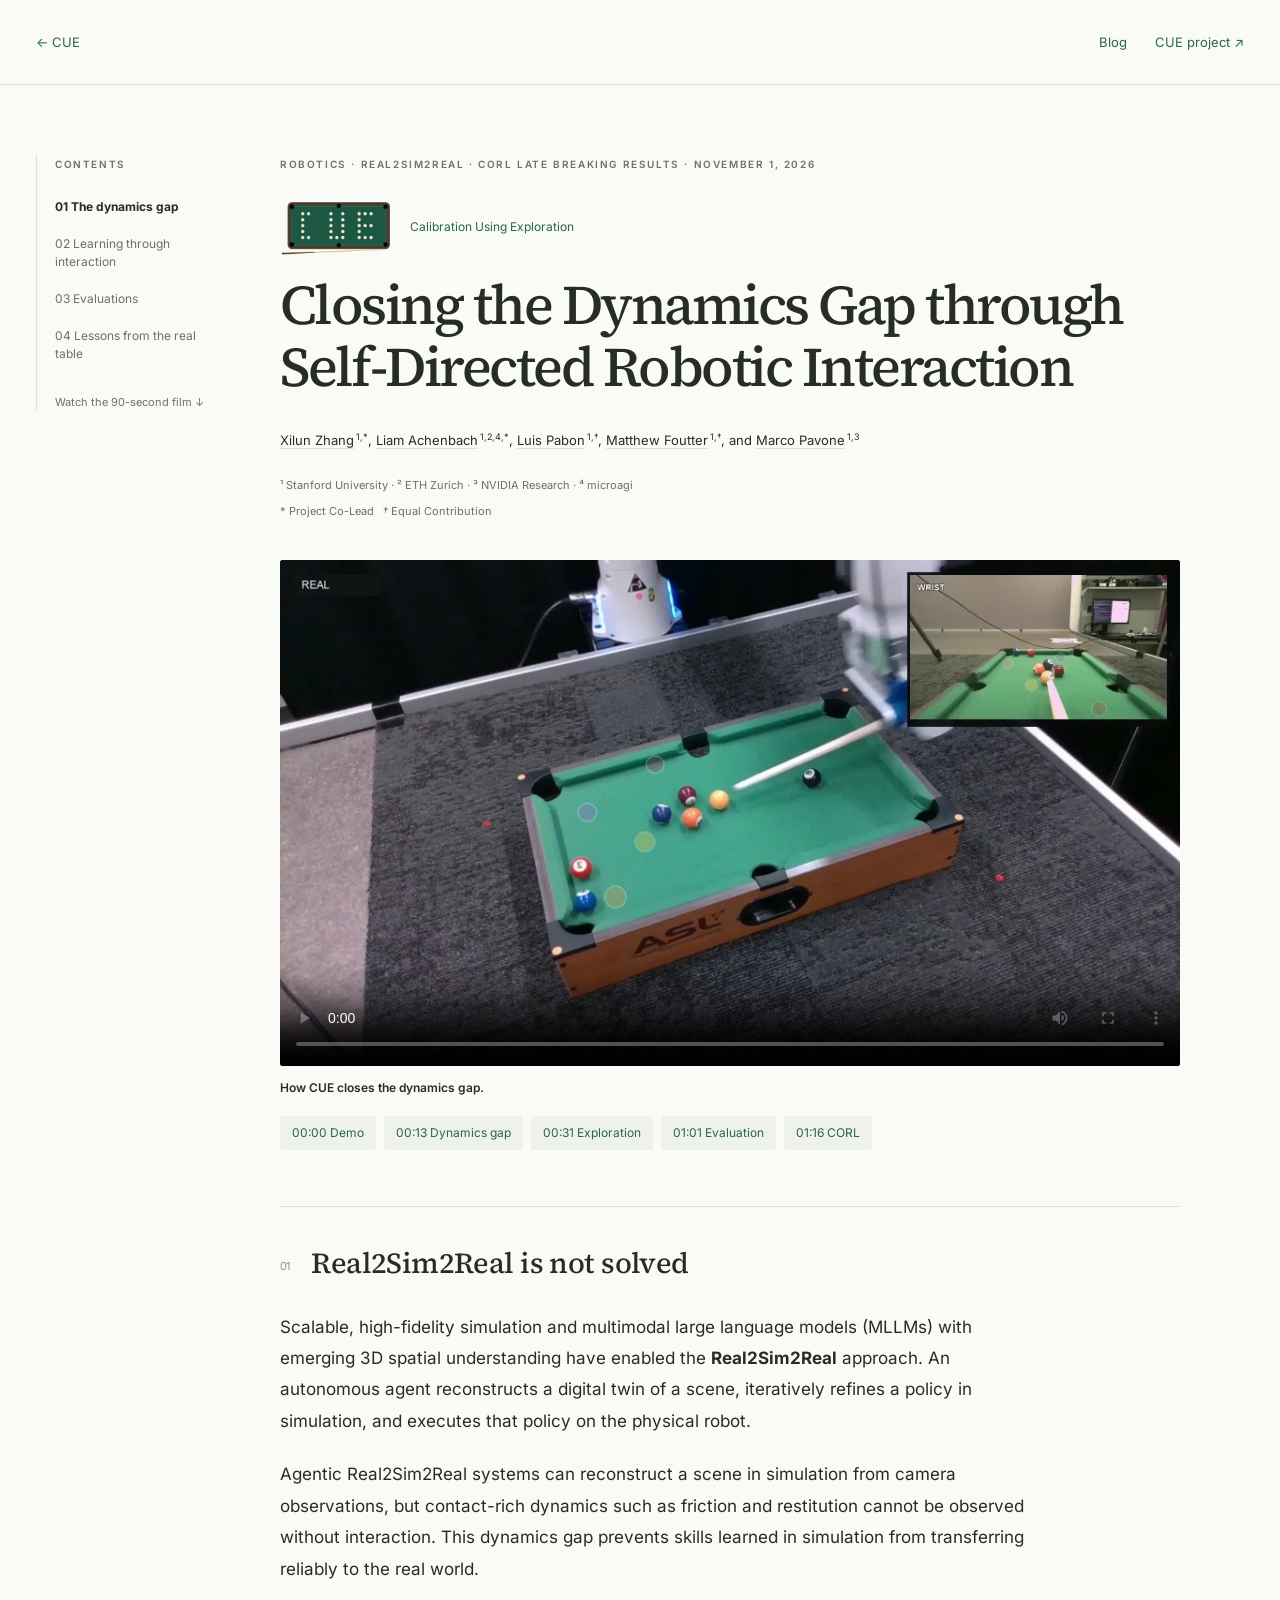
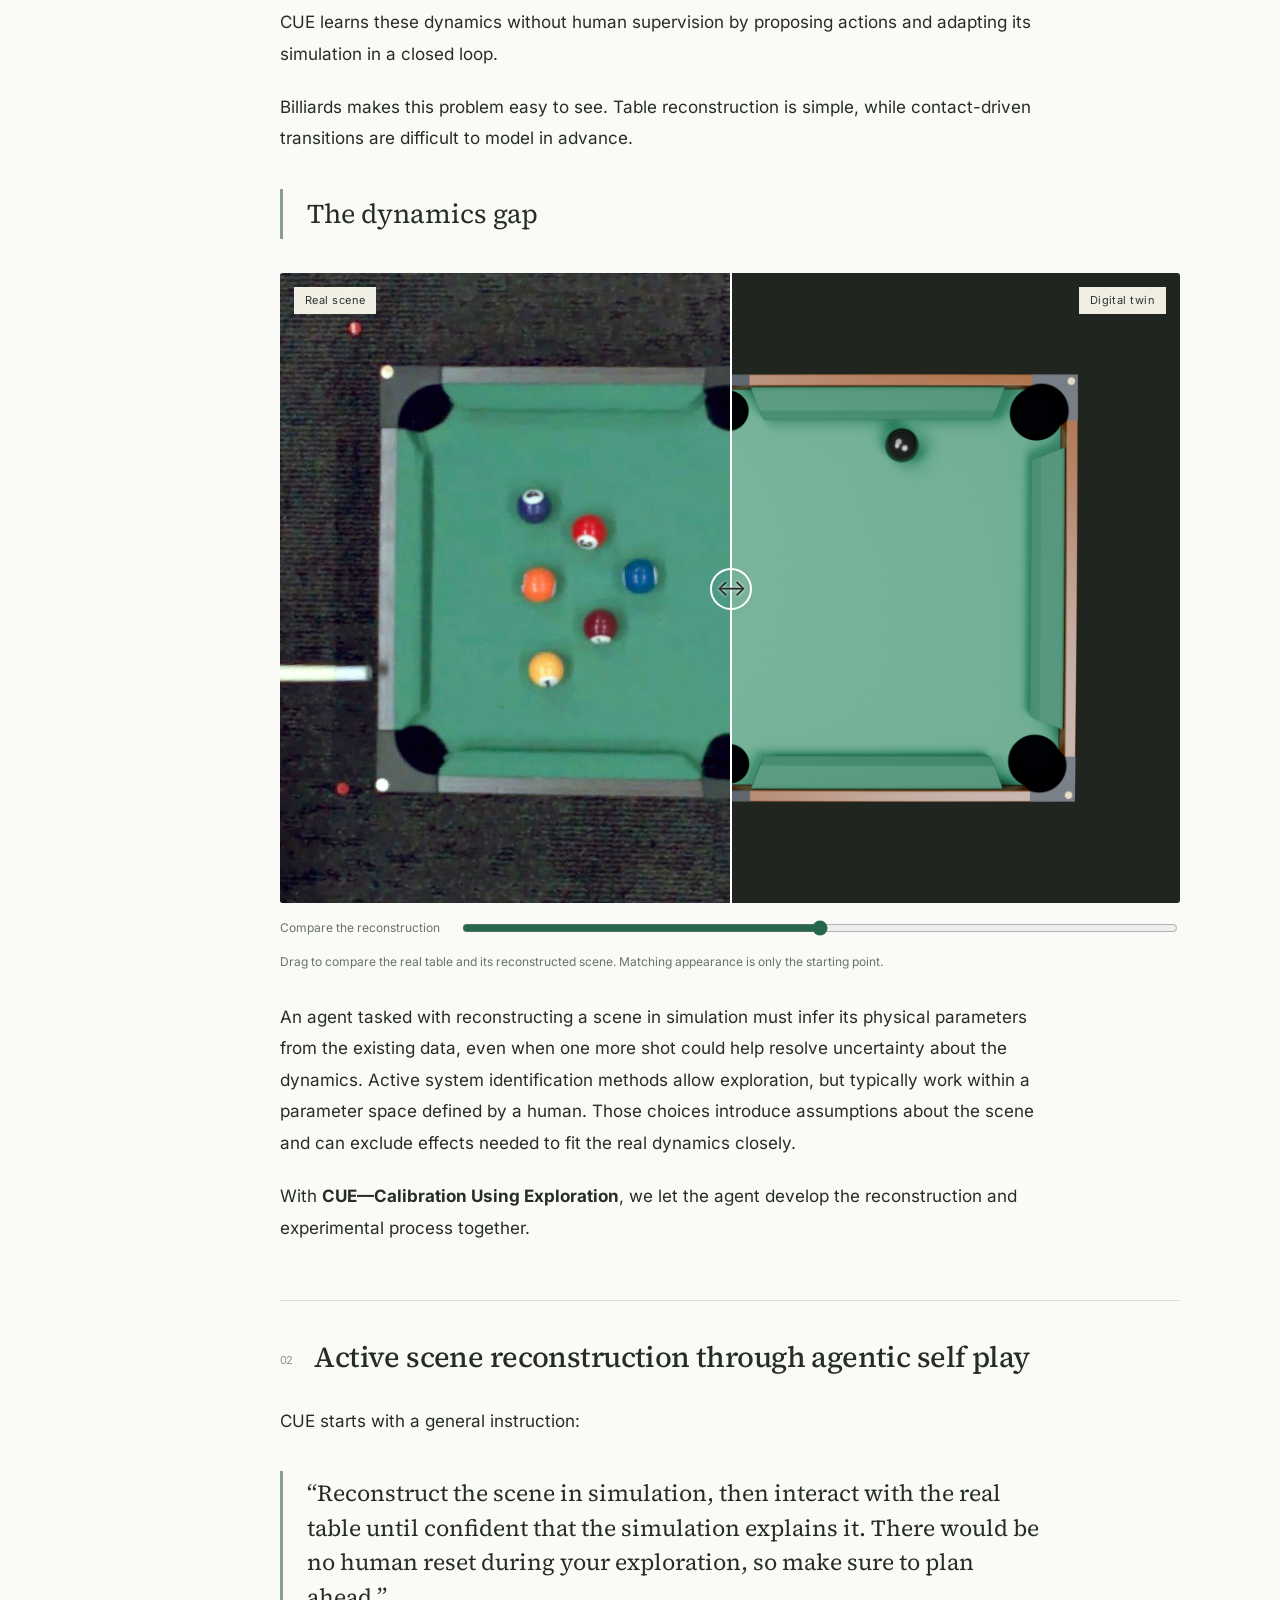
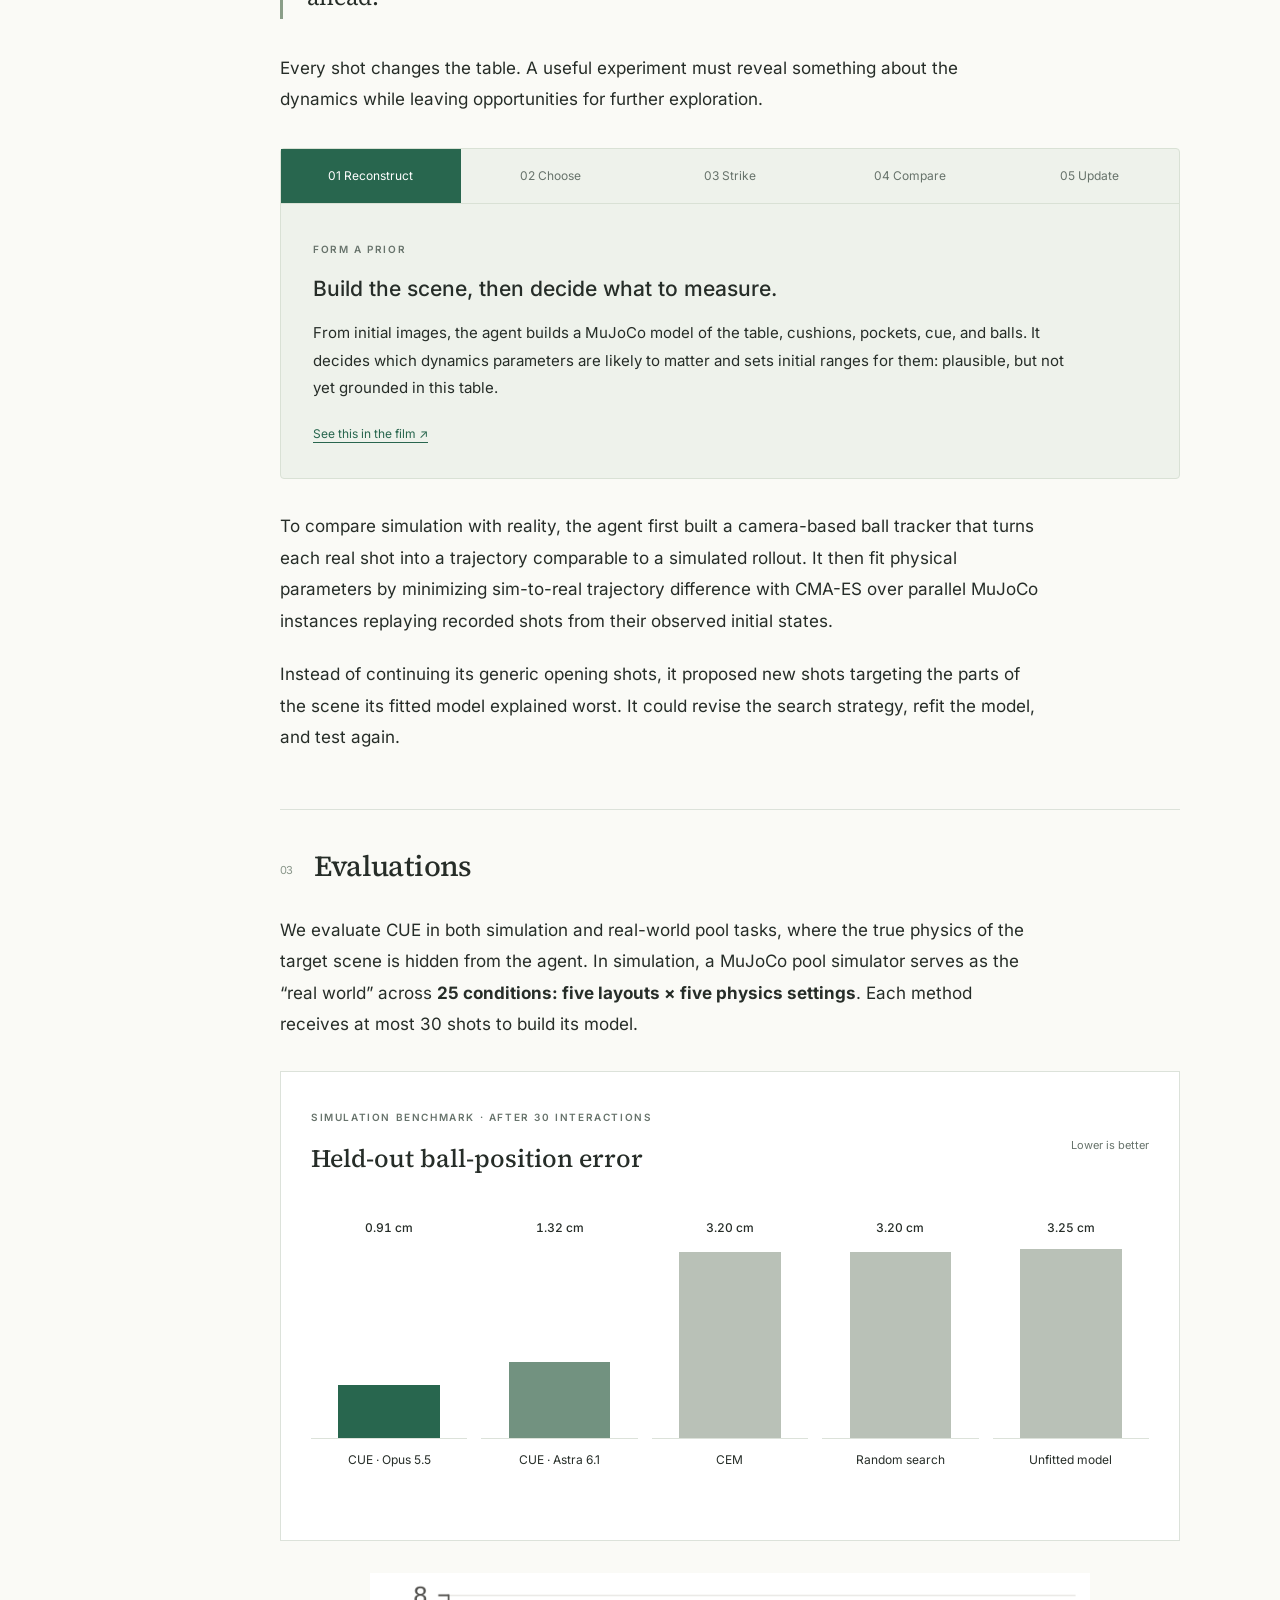
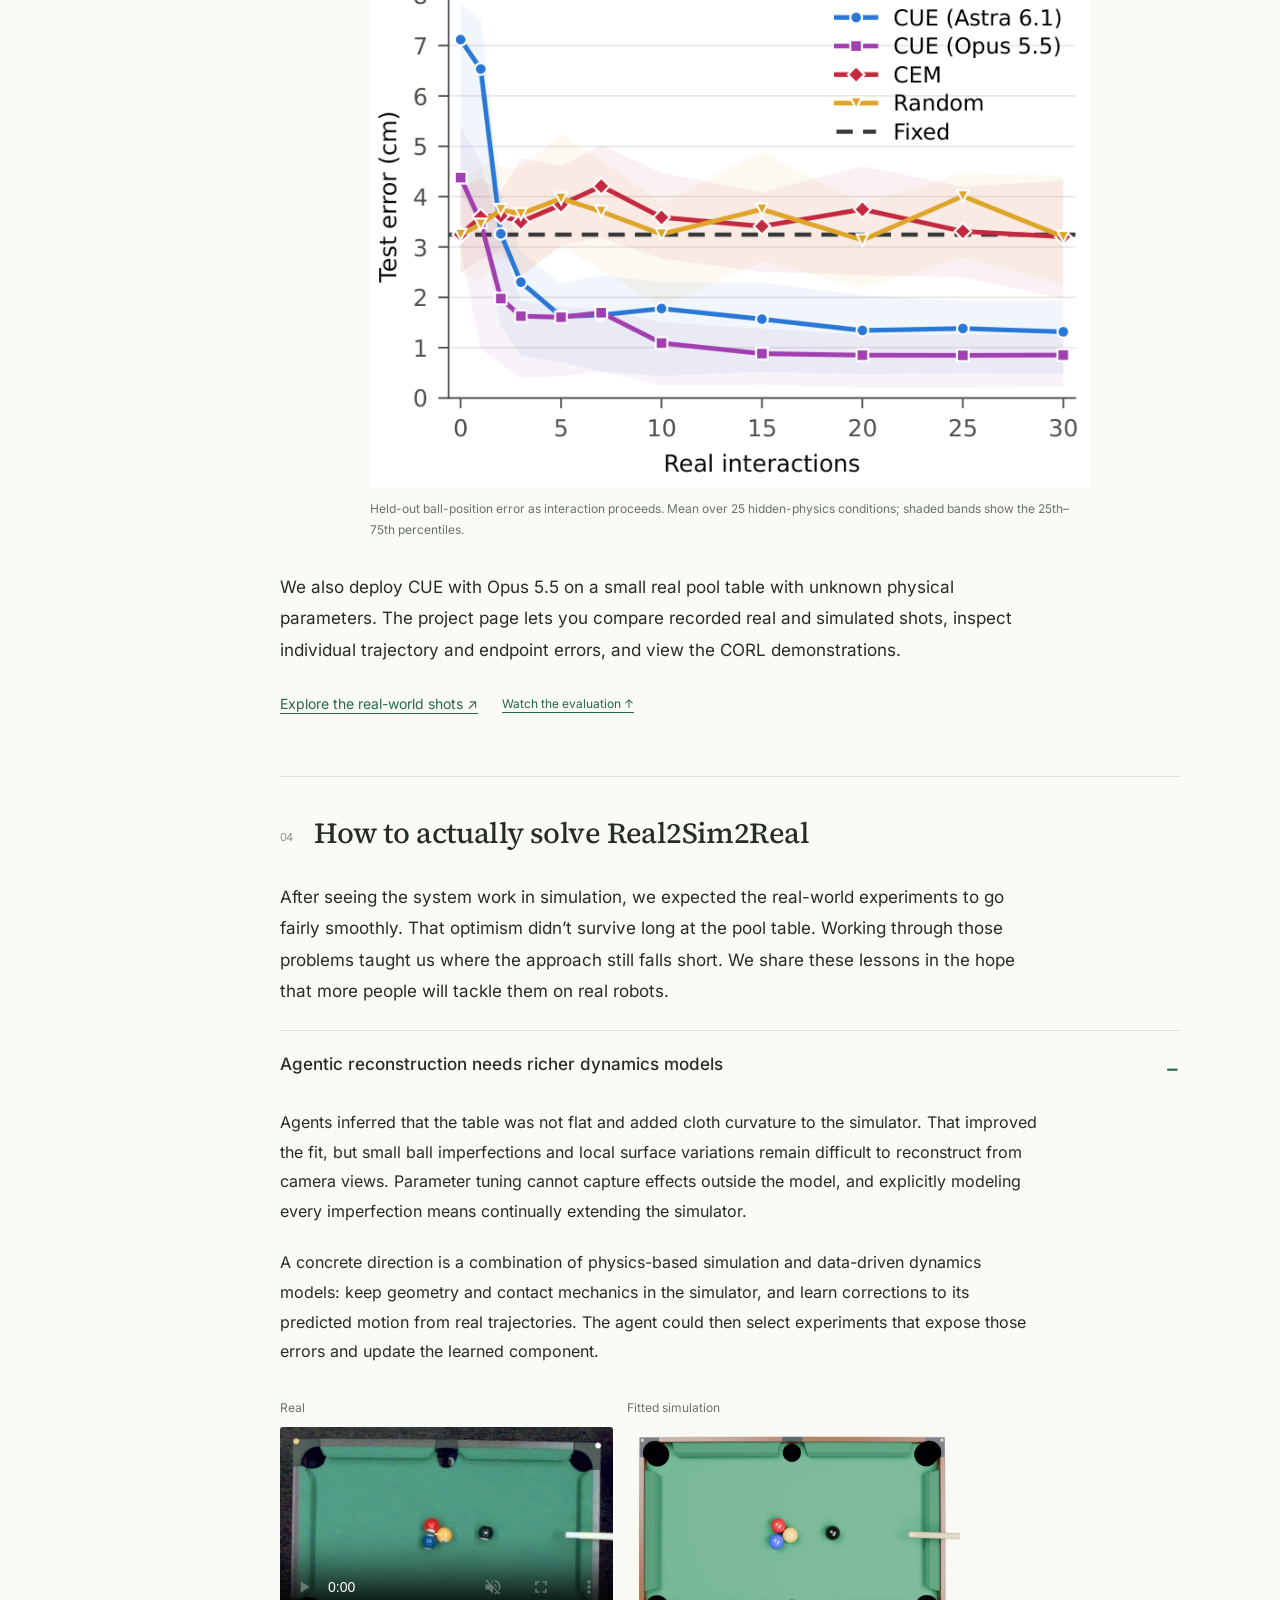
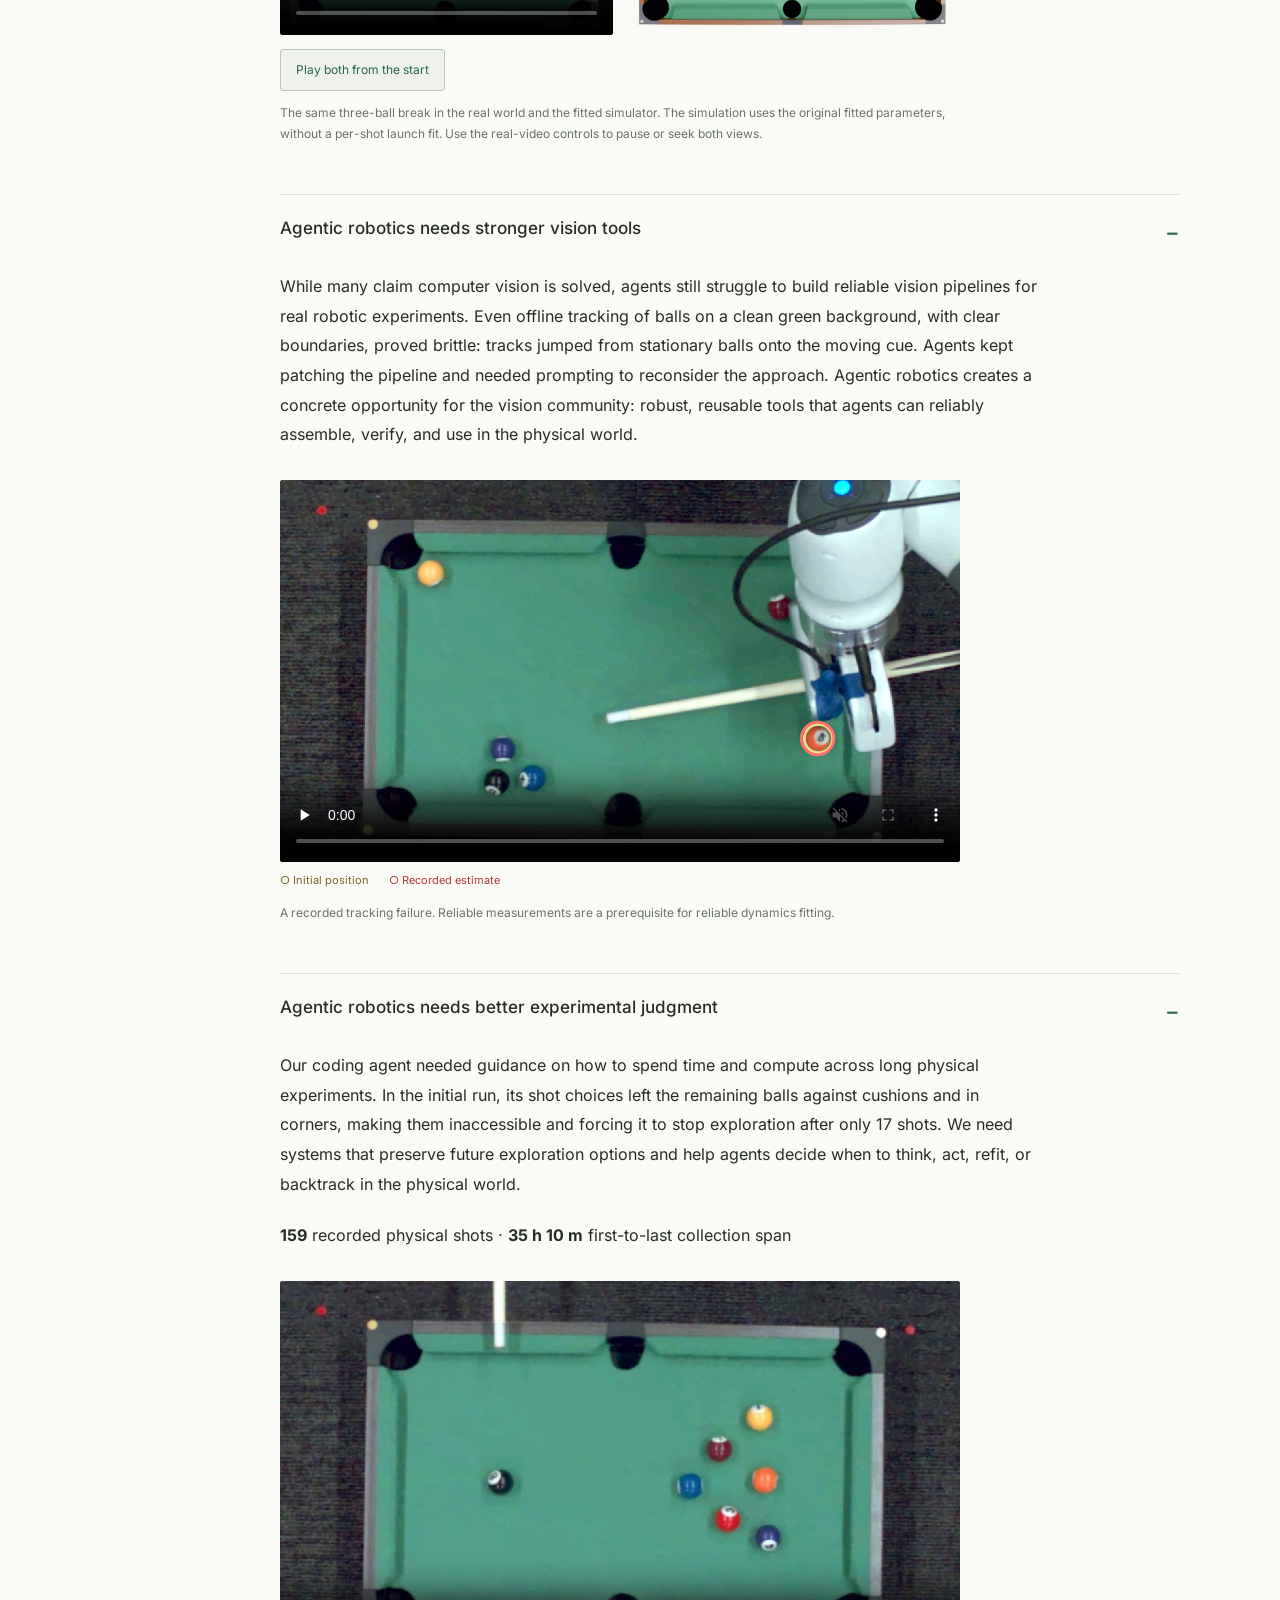
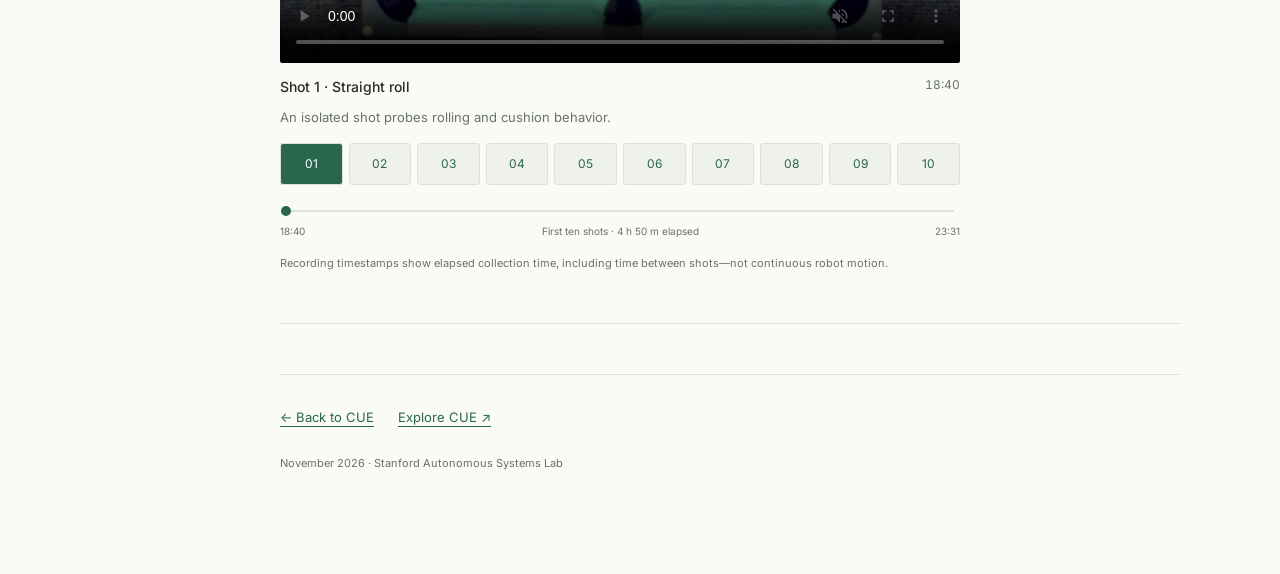
==== blog/index.html @ f2bc7ef6 "Sync website from corl_late_breaking (cd0b666)" ====
<!doctype html>
<html lang="en"><head><meta charset="utf-8"><meta name="viewport" content="width=device-width,initial-scale=1"><title>Is Real2Sim2Real Solved? Lessons from CUE</title><meta name="description" content="Calibration Using Exploration: an agent learns unknown billiards dynamics through self-directed robotic interaction. Results, demonstrations, and lessons from the real table."><link rel="canonical" href="https://cue-dynamics.github.io/blog/"><meta property="og:title" content="Is Real2Sim2Real Solved? Lessons from CUE"><meta property="og:description" content="Learning dynamics through interaction—and lessons from a real pool table."><meta property="og:image" content="https://cue-dynamics.github.io/blog/assets/corl-four-pushes.jpg"><meta property="og:type" content="article"><meta name="twitter:card" content="summary_large_image"><link rel="icon" href="assets/cue.png"><link rel="stylesheet" href="blog.css"><script src="blog.js" defer></script><meta property="og:url" content="https://cue-dynamics.github.io/blog/"><meta name="twitter:title" content="Is Real2Sim2Real Solved? Lessons from CUE"><meta name="twitter:description" content="Learning dynamics through interaction—and lessons from a real pool table."><meta name="twitter:image" content="https://cue-dynamics.github.io/blog/assets/corl-four-pushes.jpg"><meta name="twitter:image:alt" content="Four real robot pool-table demonstrations forming C, O, R, and L."></head>
<body><a class="skip" href="#article">Skip to article</a><div id="progress" aria-hidden="true"></div>
<header class="masthead"><a class="home-link" href="/">← CUE</a><nav aria-label="Site navigation"><a href="/blog/">Blog</a><a href="https://cue-dynamics.github.io/">CUE project ↗</a></nav></header>
<div class="layout"><aside class="contents"><span class="eyebrow">Contents</span><nav aria-label="Article contents"><a href="#gap">01 The dynamics gap</a><a href="#exploration">02 Learning through interaction</a><a href="#results">03 Evaluations</a><a href="#lessons">04 Lessons from the real table</a></nav><a class="aside-video" href="#overview">Watch the 90-second film ↓</a></aside>
<main id="article"><header class="intro"><div class="eyebrow">Robotics · Real2Sim2Real · CoRL Late Breaking Results · November 1, 2026</div><div class="cue-lockup"><img src="assets/cue.png" alt="CUE, spelled with balls on a pool table"><span>Calibration Using Exploration</span></div><h1>Closing the Dynamics Gap through Self-Directed Robotic Interaction</h1>
<div class="authors"><a href="https://xilunzhangrobo.github.io/">Xilun Zhang</a><sup>1,*</sup>, <a href="https://scholar.google.com/citations?user=NJTqs7QAAAAJ&amp;hl=en">Liam Achenbach</a><sup>1,2,4,*</sup>, <a href="https://luispabon.info/">Luis Pabon</a><sup>1,†</sup>, <a href="https://scholar.google.com/citations?user=DsWNh1YAAAAJ&amp;hl=en">Matthew Foutter</a><sup>1,†</sup>, and <a href="https://web.stanford.edu/~pavone/">Marco Pavone</a><sup>1,3</sup></div><p class="affiliations">¹ Stanford University · ² ETH Zurich · ³ NVIDIA Research · ⁴ microagi<br><span>* Project Co-Lead &nbsp; † Equal Contribution</span></p></header>
<figure class="wide film" id="overview"><video id="overview-video" controls playsinline preload="metadata" poster="assets/poster.jpg" aria-label="CUE 90-second project overview"><source src="assets/cue-90s.mp4" type="video/mp4"><a href="assets/cue-90s.mp4">Download the CUE overview</a></video><figcaption><span>How CUE closes the dynamics gap.</span></figcaption><div class="chapters" aria-label="Video chapters"><button data-time="0">00:00 Demo</button><button data-time="13">00:13 Dynamics gap</button><button data-time="31">00:31 Exploration</button><button data-time="61">01:01 Evaluation</button><button data-time="76">01:16 CORL</button></div><p id="play-status" role="status"></p></figure>
<section id="gap"><h2><span>01</span> Real2Sim2Real is not solved</h2>
<p>Scalable, high-fidelity simulation and multimodal large language models (MLLMs) with emerging 3D spatial understanding have enabled the <strong>Real2Sim2Real</strong> approach. An autonomous agent reconstructs a digital twin of a scene, iteratively refines a policy in simulation, and executes that policy on the physical robot.</p>
<p>Agentic Real2Sim2Real systems can reconstruct a scene in simulation from camera observations, but contact-rich dynamics such as friction and restitution cannot be observed without interaction. This dynamics gap prevents skills learned in simulation from transferring reliably to the real world.</p>
<p>CUE learns these dynamics without human supervision by proposing actions and adapting its simulation in a closed loop.</p>
<p>Billiards makes this problem easy to see. Table reconstruction is simple, while contact-driven transitions are difficult to model in advance.</p>
<blockquote>The dynamics gap</blockquote>
<figure class="wide"><div class="reveal" style="--split:50%"><img src="assets/sim.png" alt="Reconstructed pool table in simulation" width="960" height="672" loading="lazy"><div class="real-layer"><img src="assets/real.jpg" alt="Real pool table and measured ball positions" width="960" height="672" loading="lazy"></div><span class="image-label left">Real scene</span><span class="image-label right">Digital twin</span><div class="divider" aria-hidden="true">↔</div></div><label class="slider-label" for="reveal">Compare the reconstruction <input id="reveal" type="range" min="0" max="100" value="50" aria-label="Reveal real scene versus digital twin"></label><figcaption>Drag to compare the real table and its reconstructed scene. Matching appearance is only the starting point.</figcaption></figure>
<p>An agent tasked with reconstructing a scene in simulation must infer its physical parameters from the existing data, even when one more shot could help resolve uncertainty about the dynamics. Active system identification methods allow exploration, but typically work within a parameter space defined by a human. Those choices introduce assumptions about the scene and can exclude effects needed to fit the real dynamics closely.</p><p>With <strong>CUE—Calibration Using Exploration</strong>, we let the agent develop the reconstruction and experimental process together.</p></section>
<section id="exploration"><h2><span>02</span> Active scene reconstruction through agentic self play</h2><p>CUE starts with a general instruction:</p><blockquote class="instruction">“Reconstruct the scene in simulation, then interact with the real table until confident that the simulation explains it. There would be no human reset during your exploration, so make sure to plan ahead.”</blockquote><p>Every shot changes the table. A useful experiment must reveal something about the dynamics while leaving opportunities for further exploration.</p>
<div class="wide method"><div class="step-tabs" role="tablist" aria-label="Calibration stages"><button id="tab-0" role="tab" aria-controls="method-panel" aria-selected="true" data-step="0">01 Reconstruct</button><button id="tab-1" role="tab" aria-controls="method-panel" aria-selected="false" tabindex="-1" data-step="1">02 Choose</button><button id="tab-2" role="tab" aria-controls="method-panel" aria-selected="false" tabindex="-1" data-step="2">03 Strike</button><button id="tab-3" role="tab" aria-controls="method-panel" aria-selected="false" tabindex="-1" data-step="3">04 Compare</button><button id="tab-4" role="tab" aria-controls="method-panel" aria-selected="false" tabindex="-1" data-step="4">05 Update</button></div><div id="method-panel" role="tabpanel" aria-labelledby="tab-0"><span class="eyebrow" id="step-kicker">Form a prior</span><h3 id="step-title">Build the scene, then decide what to measure.</h3><p id="step-copy">From initial images, the agent builds a MuJoCo model of the table, cushions, pockets, cue, and balls. It decides which dynamics parameters are likely to matter and sets initial ranges for them: plausible, but not yet grounded in this table.</p><button class="text-button" id="step-video" data-time="31">See this in the film ↗</button></div></div>
<p>To compare simulation with reality, the agent first built a camera-based ball tracker that turns each real shot into a trajectory comparable to a simulated rollout. It then fit physical parameters by minimizing sim-to-real trajectory difference with CMA-ES over parallel MuJoCo instances replaying recorded shots from their observed initial states.</p><p>Instead of continuing its generic opening shots, it proposed new shots targeting the parts of the scene its fitted model explained worst. It could revise the search strategy, refit the model, and test again.</p></section>
<section id="results"><h2><span>03</span> Evaluations</h2><p>We evaluate CUE in both simulation and real-world pool tasks, where the true physics of the target scene is hidden from the agent. In simulation, a MuJoCo pool simulator serves as the “real world” across <strong>25 conditions: five layouts × five physics settings</strong>. Each method receives at most 30 shots to build its model.</p><figure class="wide benchmark"><div class="chart-head"><div><span class="eyebrow">Simulation benchmark · after 30 interactions</span><h3>Held-out ball-position error</h3></div><span class="chart-note">Lower is better</span></div><div class="bars vertical-bars" aria-label="Mean held-out ball-position errors in centimeters"><div class="bar-row"><span>CUE · Opus 5.5</span><div class="track"><i style="height:28%" class="cue-bar"></i></div><b>0.91 cm</b></div><div class="bar-row"><span>CUE · Astra 6.1</span><div class="track"><i style="height:40.62%" class="cue-bar second"></i></div><b>1.32 cm</b></div><div class="bar-row"><span>CEM</span><div class="track"><i style="height:98.46%"></i></div><b>3.20 cm</b></div><div class="bar-row"><span>Random search</span><div class="track"><i style="height:98.46%"></i></div><b>3.20 cm</b></div><div class="bar-row"><span>Unfitted model</span><div class="track"><i style="height:100%"></i></div><b>3.25 cm</b></div></div></figure><figure class="wide paper-curve"><img src="assets/paper-learning-curve.png" alt="Paper Figure 1: held-out error versus interactions for CUE and baselines, with percentile bands"><figcaption>Held-out ball-position error as interaction proceeds. Mean over 25 hidden-physics conditions; shaded bands show the 25th–75th percentiles.</figcaption></figure><p>We also deploy CUE with Opus 5.5 on a small real pool table with unknown physical parameters. The project page lets you compare recorded real and simulated shots, inspect individual trajectory and endpoint errors, and view the CORL demonstrations.</p><div class="links-row"><a href="https://cue-dynamics.github.io/#prediction-results">Explore the real-world shots ↗</a><button class="text-button" data-time="61">Watch the evaluation ↑</button></div></section>
<section id="lessons"><h2><span>04</span> How to actually solve Real2Sim2Real</h2><p>After seeing the system work in simulation, we expected the real-world experiments to go fairly smoothly. That optimism didn’t survive long at the pool table. Working through those problems taught us where the approach still falls short. We share these lessons in the hope that more people will tackle them on real robots.</p><details open><summary>Agentic reconstruction needs richer dynamics models</summary><div><p>Agents inferred that the table was not flat and added cloth curvature to the simulator. That improved the fit, but small ball imperfections and local surface variations remain difficult to reconstruct from camera views. Parameter tuning cannot capture effects outside the model, and explicitly modeling every imperfection means continually extending the simulator.</p><p>A concrete direction is a combination of physics-based simulation and data-driven dynamics models: keep geometry and contact mechanics in the simulator, and learn corrections to its predicted motion from real trajectories. The agent could then select experiments that expose those errors and update the learned component.</p><figure class="break-demo"><div class="break-pair"><div><span class="demo-label">Real</span><video id="break-real" controls muted playsinline preload="metadata" poster="assets/break-real.jpg" aria-label="Real three-ball break"><source src="assets/break-real.mp4" type="video/mp4"></video></div><div><span class="demo-label">Fitted simulation</span><video id="break-model" muted playsinline preload="metadata" poster="assets/break-model.jpg" aria-label="Fitted simulation of the same three-ball break"><source src="assets/break-model.mp4" type="video/mp4"></video></div></div><button type="button" class="demo-button" id="replay-break">Play both from the start</button><figcaption>The same three-ball break in the real world and the fitted simulator. The simulation uses the original fitted parameters, without a per-shot launch fit. Use the real-video controls to pause or seek both views.</figcaption><p id="break-status" role="status"></p></figure></div></details><details open><summary>Agentic robotics needs stronger vision tools</summary><div><p>While many claim computer vision is solved, agents still struggle to build reliable vision pipelines for real robotic experiments. Even offline tracking of balls on a clean green background, with clear boundaries, proved brittle: tracks jumped from stationary balls onto the moving cue. Agents kept patching the pipeline and needed prompting to reconsider the approach. Agentic robotics creates a concrete opportunity for the vision community: robust, reusable tools that agents can reliably assemble, verify, and use in the physical world.</p><figure><div class="tracking-demo"><video id="tracking-video" controls muted playsinline preload="none" poster="assets/tracking-live.jpg" aria-label="Recorded tracking failure: a stationary ball and the moving cue"><source src="assets/tracking-live.mp4" type="video/mp4"></video><svg id="track-overlay" viewBox="0 0 960 540" aria-hidden="true"><path id="track-path"/><line id="track-error"/><circle id="track-start" r="20"/><circle id="track-estimate" r="23"/></svg></div><div class="track-legend"><span>○ Initial position</span><span>○ Recorded estimate</span></div><figcaption>A recorded tracking failure. Reliable measurements are a prerequisite for reliable dynamics fitting.</figcaption></figure></div></details><details open><summary>Agentic robotics needs better experimental judgment</summary><div><p>Our coding agent needed guidance on how to spend time and compute across long physical experiments. In the initial run, its shot choices left the remaining balls against cushions and in corners, making them inaccessible and forcing it to stop exploration after only 17 shots. We need systems that preserve future exploration options and help agents decide when to think, act, refit, or backtrack in the physical world.</p><p><strong>159</strong> recorded physical shots · <strong>35 h 10 m</strong> first-to-last collection span</p><figure class="shot-demo"><video id="lesson-shot" controls muted playsinline preload="metadata" poster="assets/shot-01.jpg" aria-label="Exploration shot 1: Straight roll"><source src="assets/shot-01.mp4" type="video/mp4"></video><figcaption><div class="shot-heading"><strong id="shot-heading">Shot 1 · Straight roll</strong><time id="shot-time">18:40</time></div><p id="shot-description">An isolated shot probes rolling and cushion behavior.</p></figcaption><div class="shot-selector" role="group" aria-label="Choose one of the first ten exploration shots"><button type="button" data-shot="0" aria-pressed="true" aria-label="Play exploration shot 1">01</button><button type="button" data-shot="1" aria-pressed="false" aria-label="Play exploration shot 2">02</button><button type="button" data-shot="2" aria-pressed="false" aria-label="Play exploration shot 3">03</button><button type="button" data-shot="3" aria-pressed="false" aria-label="Play exploration shot 4">04</button><button type="button" data-shot="4" aria-pressed="false" aria-label="Play exploration shot 5">05</button><button type="button" data-shot="5" aria-pressed="false" aria-label="Play exploration shot 6">06</button><button type="button" data-shot="6" aria-pressed="false" aria-label="Play exploration shot 7">07</button><button type="button" data-shot="7" aria-pressed="false" aria-label="Play exploration shot 8">08</button><button type="button" data-shot="8" aria-pressed="false" aria-label="Play exploration shot 9">09</button><button type="button" data-shot="9" aria-pressed="false" aria-label="Play exploration shot 10">10</button></div><div class="shot-timeline" aria-hidden="true"><span id="shot-marker"></span></div><div class="timeline-labels"><span>18:40</span><span>First ten shots · 4 h 50 m elapsed</span><span>23:31</span></div><p class="demo-note">Recording timestamps show elapsed collection time, including time between shots—not continuous robot motion.</p><p id="shot-status" role="status"></p></figure></div></details></section>
<footer><a href="https://cue-dynamics.github.io/">← Back to CUE</a><a href="https://cue-dynamics.github.io/">Explore CUE ↗</a><span>November 2026 · Stanford Autonomous Systems Lab</span></footer></main></div><!-- Cloudflare Web Analytics --><script type="module" src="https://static.cloudflareinsights.com/beacon.min.js" data-cf-beacon='{"token":"0eb6d7438dba4b5382177c0361741af4"}'></script><!-- End Cloudflare Web Analytics --></body></html>
---- blog/blog.css ----
@font-face {
  font-family: 'Inter';
  font-style: normal;
  font-weight: 400;
  font-display: swap;
  src: url(/blog/assets/fonts/font-0.woff2) format('truetype');
}
@font-face {
  font-family: 'Inter';
  font-style: normal;
  font-weight: 500;
  font-display: swap;
  src: url(/blog/assets/fonts/font-1.woff2) format('truetype');
}
@font-face {
  font-family: 'Inter';
  font-style: normal;
  font-weight: 600;
  font-display: swap;
  src: url(/blog/assets/fonts/font-2.woff2) format('truetype');
}
@font-face {
  font-family: 'Inter';
  font-style: normal;
  font-weight: 700;
  font-display: swap;
  src: url(/blog/assets/fonts/font-3.woff2) format('truetype');
}
@font-face {
  font-family: 'Source Serif 4';
  font-style: italic;
  font-weight: 400;
  font-display: swap;
  src: url(/blog/assets/fonts/font-4.woff2) format('truetype');
}
@font-face {
  font-family: 'Source Serif 4';
  font-style: normal;
  font-weight: 400;
  font-display: swap;
  src: url(/blog/assets/fonts/font-5.woff2) format('truetype');
}
@font-face {
  font-family: 'Source Serif 4';
  font-style: normal;
  font-weight: 500;
  font-display: swap;
  src: url(/blog/assets/fonts/font-6.woff2) format('truetype');
}
@font-face {
  font-family: 'Source Serif 4';
  font-style: normal;
  font-weight: 600;
  font-display: swap;
  src: url(/blog/assets/fonts/font-7.woff2) format('truetype');
}

:root{--paper:#fafaf6;--ink:#262d28;--muted:#67736b;--line:#dce2da;--green:#28664e;--soft:#eef2eb}*{box-sizing:border-box}html{scroll-behavior:smooth;scroll-padding-top:40px}body{margin:0;background:var(--paper);color:var(--ink);font:17px/1.85 Inter,system-ui,sans-serif}a{color:var(--green);text-decoration-thickness:1px;text-underline-offset:4px}button,input{font:inherit}button,a,input,summary{-webkit-tap-highlight-color:transparent}button:focus-visible,a:focus-visible,input:focus-visible,summary:focus-visible{outline:3px solid #b58a27;outline-offset:5px}button{cursor:pointer}#progress{position:fixed;top:0;left:0;height:3px;background:var(--green);z-index:10;width:0}.masthead{max-width:1320px;margin:auto;padding:30px 36px;display:flex;justify-content:space-between;align-items:center;border-bottom:1px solid var(--line)}.masthead a{text-decoration:none}.name{font:25px 'Source Serif 4',Georgia,serif;color:var(--ink)}.masthead nav{display:flex;gap:28px;font-size:13px}.layout{max-width:1320px;margin:0 auto;padding:70px 36px;display:grid;grid-template-columns:190px minmax(0,1fr);gap:54px}.contents{align-self:start;position:sticky;top:45px;font-size:12px;line-height:1.5;padding-left:18px;border-left:1px solid var(--line)}.eyebrow{text-transform:uppercase;letter-spacing:.16em;font-size:10px;font-weight:600;color:var(--muted)}.contents nav{display:flex;flex-direction:column;gap:19px;margin:25px 0 30px}.contents a{text-decoration:none;color:var(--muted)}.contents a.active{color:var(--ink);font-weight:700}.aside-video{font-size:11px}main{min-width:0;max-width:900px}.intro{margin-bottom:38px}.cue-lockup{display:flex;align-items:center;gap:18px;margin:26px 0 16px;font-size:12px;color:var(--green)}.cue-lockup img{width:112px;height:56px;object-fit:contain}h1{font:500 clamp(38px,4.35vw,64px)/1.13 'Source Serif 4',Georgia,serif;letter-spacing:-.045em;margin:18px 0 28px;max-width:880px}.dek{font-size:20px;line-height:1.65;color:#59655b;max-width:780px}.authors{font-size:13px;line-height:2;margin-top:28px}.authors a{color:inherit;text-decoration:none;border-bottom:1px solid var(--line)}sup{font-size:9px;margin-left:2px}.affiliations{font-size:11px;line-height:1.9;color:var(--muted)}.affiliations span{display:inline-block;margin-top:5px}section{border-top:1px solid var(--line);padding-top:36px;margin-top:56px}h2{font:500 29px/1.4 'Source Serif 4',Georgia,serif;letter-spacing:-.02em;margin:0 0 28px}h2>span{font:11px Inter,sans-serif;color:#89968a;margin-right:15px;vertical-align:middle}h3{font-size:21px;font-weight:500;line-height:1.4;margin:10px 0 16px}p{max-width:760px;margin:22px 0}blockquote{border-left:3px solid #8a9e88;margin:34px 0;padding:5px 0 5px 24px;font:400 27px/1.5 'Source Serif 4',Georgia,serif;max-width:760px}.instruction{font-size:23px}figure{margin:30px 0}video{display:block;width:100%;aspect-ratio:16/9;background:#141714;border-radius:3px}figcaption{font-size:12px;line-height:1.7;color:var(--muted);margin:12px 0 0}figcaption span{color:var(--ink);font-weight:600}.wide{max-width:900px}.film{scroll-margin-top:28px}.chapters{display:flex;flex-wrap:wrap;gap:8px;margin-top:17px}.chapters button,.text-button{border:0;background:transparent;color:var(--green);padding:5px 0;font-size:12px;text-decoration:underline;text-underline-offset:4px}.chapters button{padding:6px 12px;background:var(--soft);border-radius:3px;text-decoration:none}.chapters button:hover{background:#dce7d8}#play-status{font-size:12px;color:var(--muted);margin:4px 0;min-height:0}.reveal{position:relative;width:100%;aspect-ratio:960/672;overflow:hidden;background:#20251f;border-radius:3px}.reveal img{display:block;width:100%;height:100%;object-fit:cover}.real-layer{position:absolute;inset:0;clip-path:inset(0 calc(100% - var(--split)) 0 0)}.image-label{position:absolute;top:14px;background:#fffdf0ee;color:#29372e;padding:3px 11px;font-size:11px;letter-spacing:.04em}.left{left:14px}.right{right:14px}.divider{position:absolute;left:var(--split);top:0;height:100%;width:2px;background:#fff;display:flex;align-items:center;justify-content:center;color:var(--ink);font-size:23px;text-shadow:0 0 3px white;pointer-events:none}.divider::after{content:'';position:absolute;top:calc(50% - 20px);width:38px;height:38px;border:2px solid white;border-radius:50%}.slider-label{font-size:12px;display:flex;align-items:center;gap:20px;margin-top:14px;color:var(--muted)}input[type=range]{flex:1;accent-color:var(--green);min-width:80px}.method{margin:32px 0;background:var(--soft);border:1px solid #d9e1d5;border-radius:4px}.step-tabs{display:flex;overflow:auto;border-bottom:1px solid #d9e1d5}.step-tabs button{flex:1;white-space:nowrap;padding:16px 12px;border:0;background:none;font-size:12px;color:var(--muted)}.step-tabs button[aria-selected=true]{background:var(--green);color:white}.method [role=tabpanel]{padding:28px 32px;min-height:260px}.method p{font-size:15px;margin:12px 0 15px}.benchmark{border:1px solid var(--line);padding:28px 30px;background:white}.chart-head{display:flex;align-items:center;justify-content:space-between;gap:10px}.chart-head h3{font:500 25px 'Source Serif 4',Georgia,serif}.chart-note{font-size:11px;color:var(--muted);white-space:nowrap}.bars{margin:25px 0}.bar-row{display:grid;grid-template-columns:140px 1fr 70px;gap:16px;align-items:center;margin:17px 0;font-size:12px}.bar-row b{font-weight:500;font-variant-numeric:tabular-nums}.track{height:18px;background:#f2f3ef}.track i{display:block;background:#b9c1b7;height:100%}.track .cue-bar{background:var(--green)}.track .second{background:#729280}.links-row{display:flex;flex-wrap:wrap;gap:24px;align-items:center;font-size:14px}details{border-top:1px solid var(--line);padding:20px 0}details:last-of-type{border-bottom:1px solid var(--line)}summary{cursor:pointer;list-style:none;display:flex;justify-content:space-between;gap:18px;font-weight:500;font-size:17px;line-height:1.6}summary::-webkit-details-marker{display:none}summary:after{content:'+';font-size:22px;color:var(--green)}details[open] summary:after{content:'−'}details>div{padding:0 16px 0 0}details p{font-size:16px}details figure{max-width:680px}.closing{font-family:'Source Serif 4',Georgia,serif;font-size:23px;line-height:1.6;margin-top:40px}footer{border-top:1px solid var(--line);padding:30px 0;display:flex;flex-wrap:wrap;gap:24px;font-size:13px;margin-top:50px}footer span{flex-basis:100%;font-size:11px;color:var(--muted)}.skip{position:absolute;left:20px;top:-100px}.skip:focus{top:15px;background:white;padding:10px;z-index:20}
@media(min-width:1500px){.layout{gap:65px}}@media(max-width:1050px){.layout{grid-template-columns:150px minmax(0,1fr);gap:30px;padding:50px 28px}.contents{padding-left:12px}.cue-lockup{margin-top:20px}h1{font-size:48px}}@media(max-width:760px){body{font-size:16px}.masthead{padding:20px}.masthead nav{gap:16px;font-size:11px}.name{font-size:22px}.layout{display:block;padding:32px 20px}.contents{position:static;border:0;padding:0;margin-bottom:32px}.contents nav{flex-direction:row;flex-wrap:wrap;gap:8px 16px;margin:12px 0}.contents .aside-video{display:none}.contents .eyebrow{font-size:9px}h1{font-size:40px}.dek{font-size:18px}h2{font-size:27px}section{margin-top:38px;padding-top:28px}.cue-lockup{margin-top:22px}.authors{font-size:12px}.affiliations{font-size:10px}.method [role=tabpanel]{padding:22px;min-height:310px}.step-tabs button{padding:13px 11px}.benchmark{padding:20px 16px}.chart-head{display:block}.bar-row{grid-template-columns:110px 1fr 61px;gap:8px;font-size:11px}.slider-label{gap:12px;font-size:11px}.instruction{font-size:21px}.image-label{font-size:10px}summary{font-size:16px}}
@media(prefers-reduced-motion:reduce){html{scroll-behavior:auto}}
.home-link{font-size:13px}.demo-label{display:block;font-size:12px;margin-bottom:8px;color:var(--muted)}.break-pair{display:grid;grid-template-columns:1fr 1fr;gap:14px}.break-pair video{aspect-ratio:8/5;background:#fafaf6}.demo-button{border:1px solid #b8c7b9;border-radius:3px;background:var(--soft);color:var(--green);font-size:12px;padding:9px 15px;margin-top:14px}.tracking-demo{position:relative}.tracking-demo svg{position:absolute;inset:0;width:100%;height:100%;pointer-events:none}#track-start{stroke:#f2dd8d;stroke-width:4;fill:none}#track-estimate{stroke:#ff7269;stroke-width:4;fill:none}#track-path{stroke:#ff7269;stroke-width:3;fill:none;opacity:.8}#track-error{stroke:#f2dd8d;stroke-width:2;stroke-dasharray:6 6}.track-legend{display:flex;gap:20px;font-size:11px;margin-top:8px}.track-legend span:first-child{color:#7a6422}.track-legend span:last-child{color:#b13c38}.shot-heading{display:flex;justify-content:space-between;gap:10px}.shot-heading strong{font-size:14px;color:var(--ink);font-weight:500}.shot-heading time{font-variant-numeric:tabular-nums}.shot-demo figcaption p{font-size:13px;margin:7px 0 15px}.shot-selector{display:grid;grid-template-columns:repeat(10,1fr);gap:6px}.shot-selector button{border:1px solid var(--line);background:var(--soft);color:var(--green);font-size:12px;padding:9px 0;border-radius:3px}.shot-selector button[aria-pressed=true]{background:var(--green);color:white}.shot-timeline{position:relative;height:2px;background:var(--line);margin:25px 6px 10px}#shot-marker{position:absolute;width:10px;height:10px;top:-4px;left:0;transform:translateX(-50%);background:var(--green);border-radius:50%}.timeline-labels{display:flex;justify-content:space-between;font-size:10px;color:var(--muted)}p.demo-note{font-size:11px;color:var(--muted);margin-top:12px}#shot-status,#break-status{font-size:12px;color:var(--muted)}@media(max-width:520px){.break-pair{grid-template-columns:1fr}.shot-selector{grid-template-columns:repeat(5,1fr)}.timeline-labels{font-size:9px}.home-link{font-size:12px}}

.dek p{margin:0}.dek .dek-lead{font-weight:600;color:var(--ink);max-width:650px}.dek .dek-support{margin-top:12px;font-size:17px;line-height:1.7;max-width:650px}

.dek .dek-lead{max-width:none;font-size:clamp(16px,1.5vw,20px);letter-spacing:-.025em}.dek-emphasis{color:#b04435}@media(min-width:1100px){.dek .dek-lead{white-space:nowrap}}

.dek-support .cue-key{color:var(--green);font-weight:600}.dek-support strong{font-weight:650}

.visitor-map{max-width:360px;margin:56px auto 0;text-align:center;padding:24px 0 0;border-top:1px solid var(--line)}.visitor-map h2{font:500 14px/1.5 Inter,system-ui,sans-serif;margin:0 0 18px;color:var(--muted)}.visitor-map img{display:block;width:100%;height:auto}.visitor-map p{font-size:10px;color:var(--muted);margin:12px 0 0}

.vertical-bars{display:grid;grid-template-columns:repeat(5,minmax(0,1fr));gap:14px;margin-top:26px}.vertical-bars .bar-row{display:flex;flex-direction:column;margin:0;gap:10px;text-align:center;font-size:12px}.vertical-bars .bar-row>span{order:3;min-height:38px}.vertical-bars .bar-row>b{order:1}.vertical-bars .track{order:2;height:190px;width:100%;background:transparent;display:flex;align-items:flex-end;border-bottom:1px solid var(--line)}.vertical-bars .track i{width:65%;margin:auto auto 0;display:block}.paper-curve{max-width:720px;margin:32px auto}.paper-curve img{display:block;width:100%;height:auto}@media(max-width:600px){.vertical-bars{gap:8px}.vertical-bars .bar-row{font-size:10px}.vertical-bars .track{height:150px}}
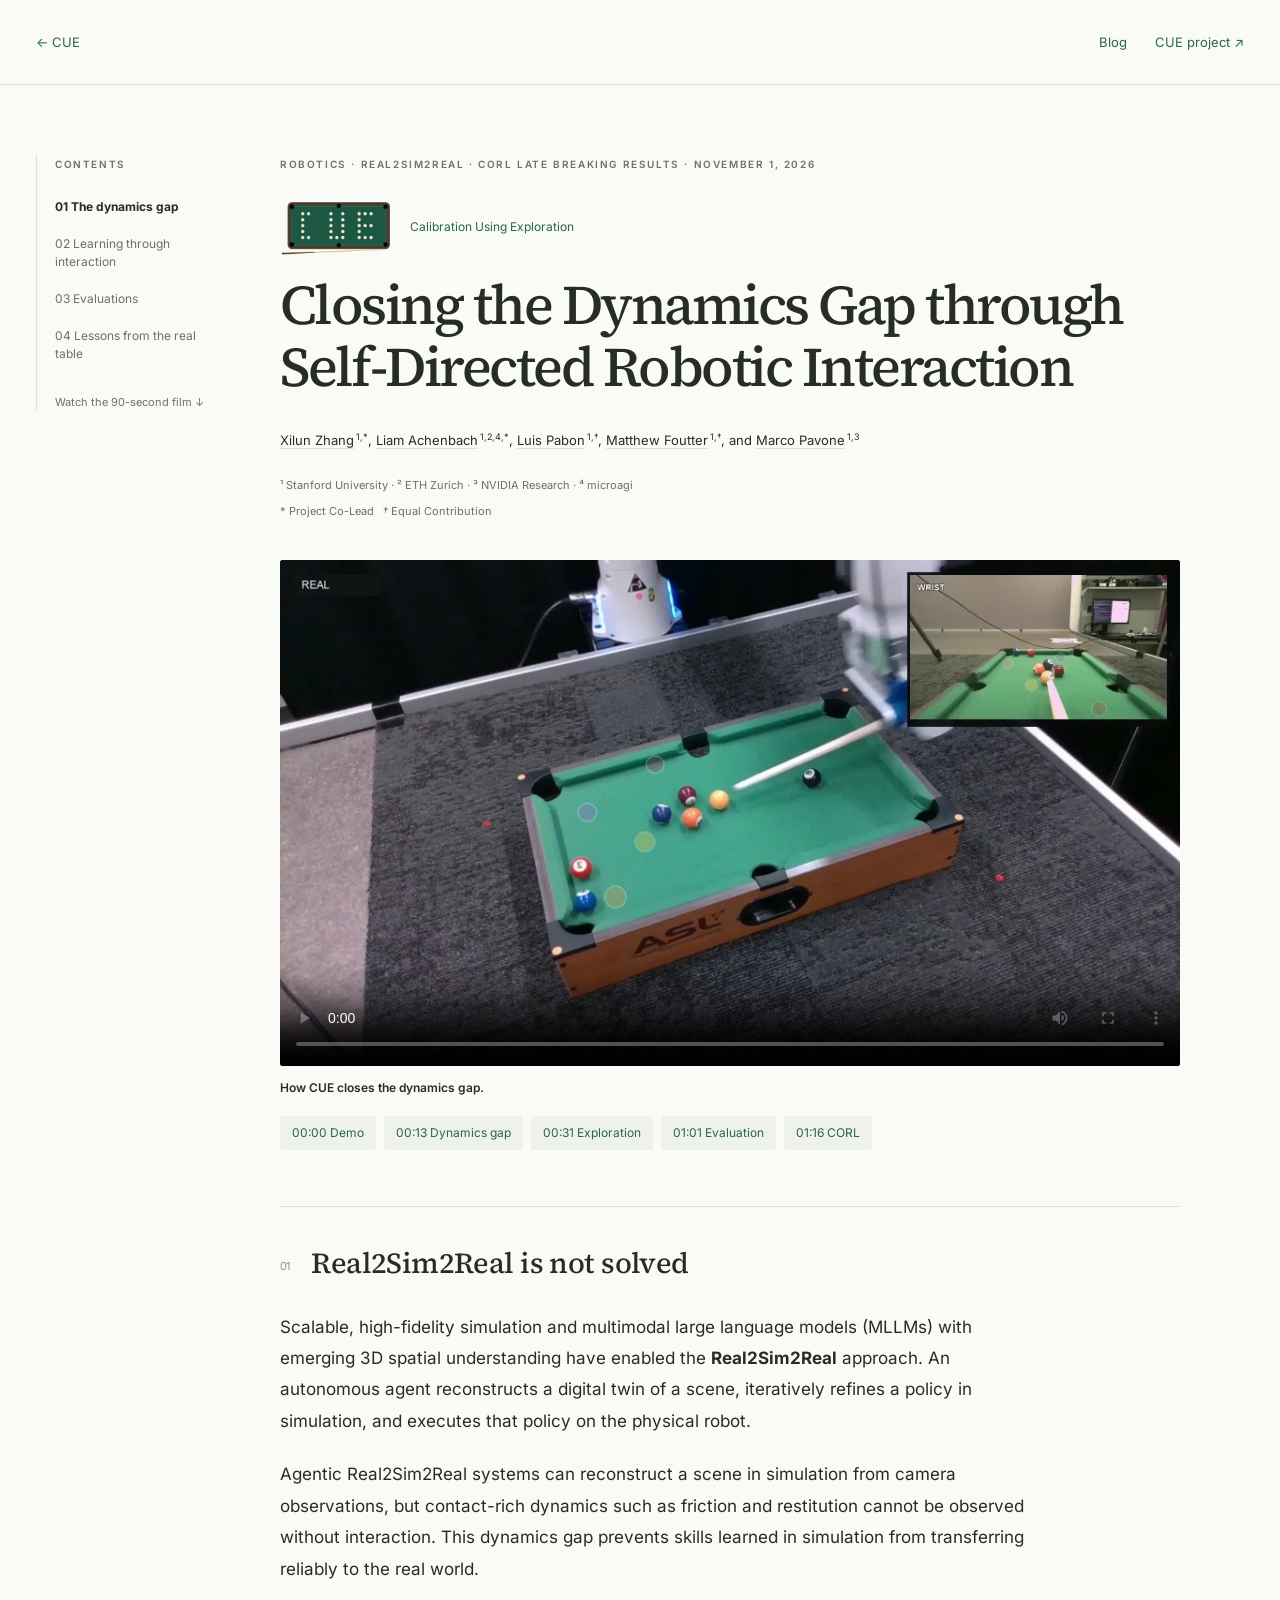
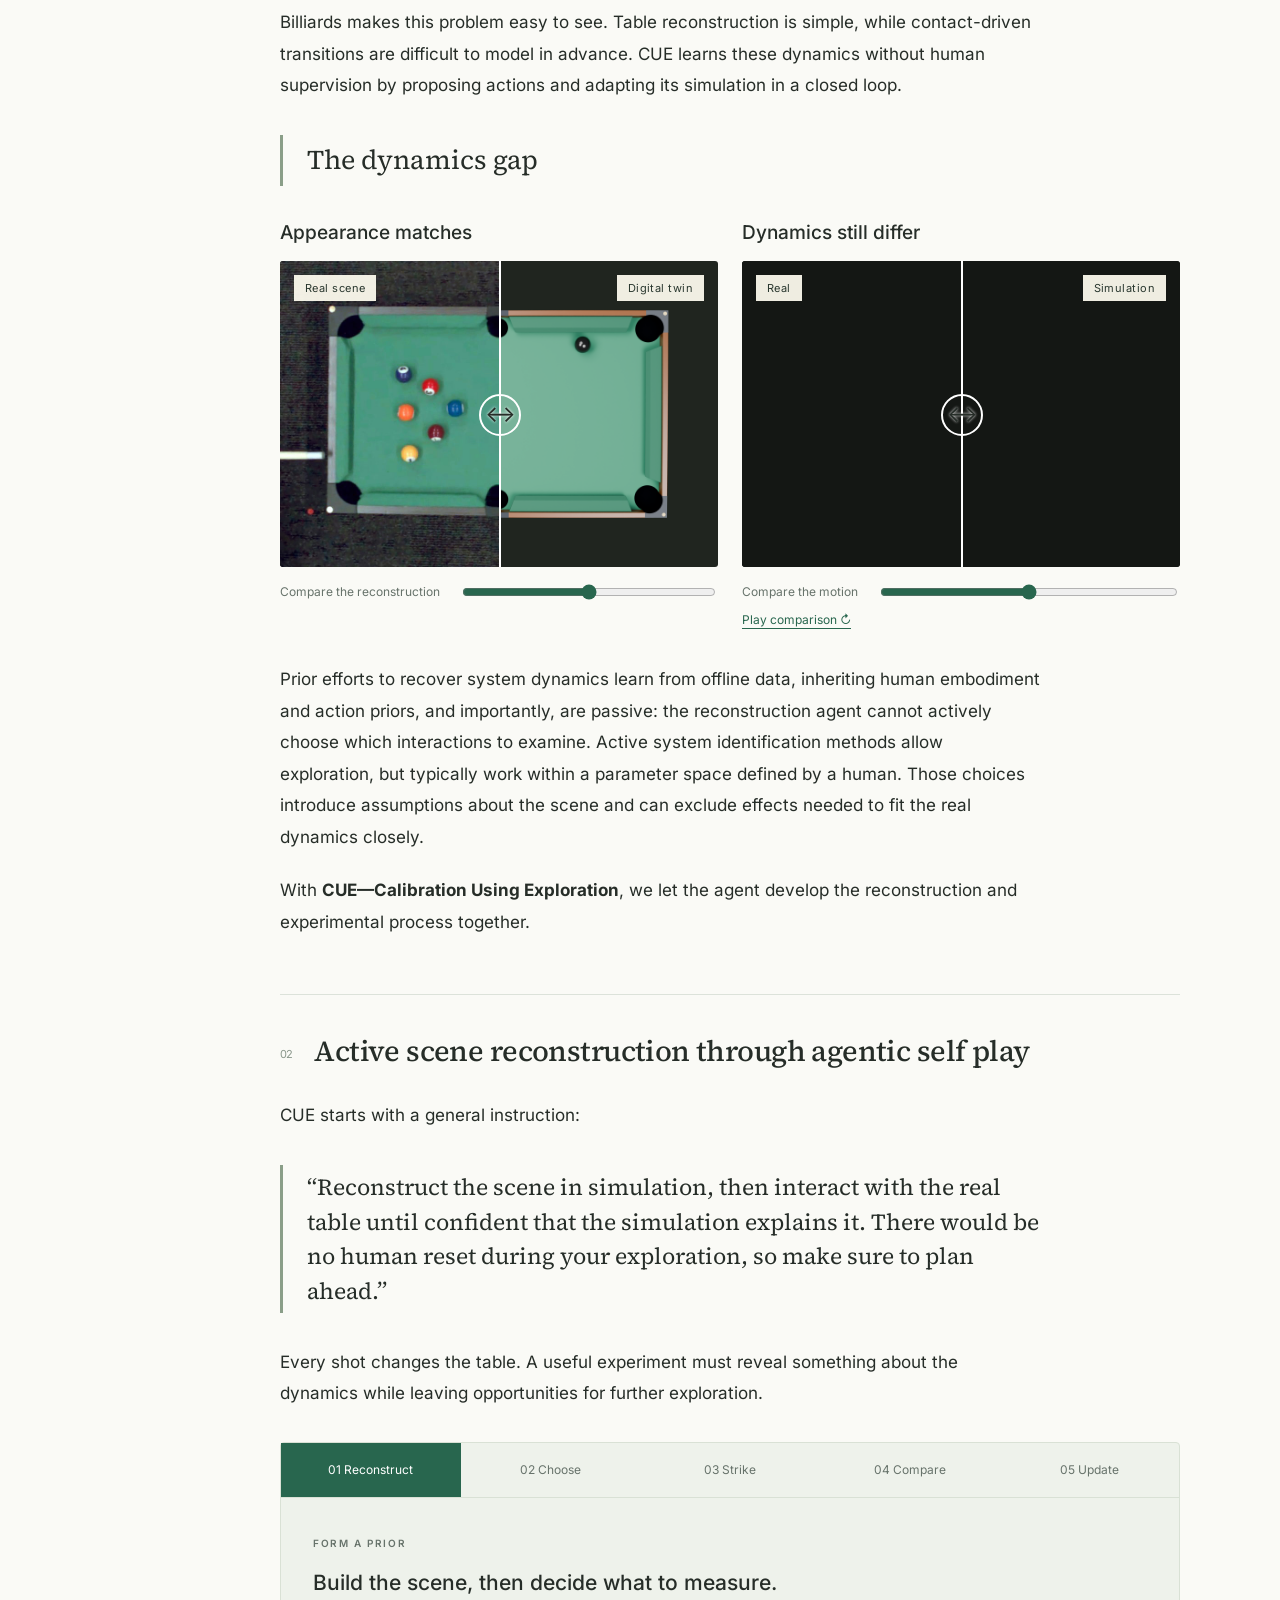
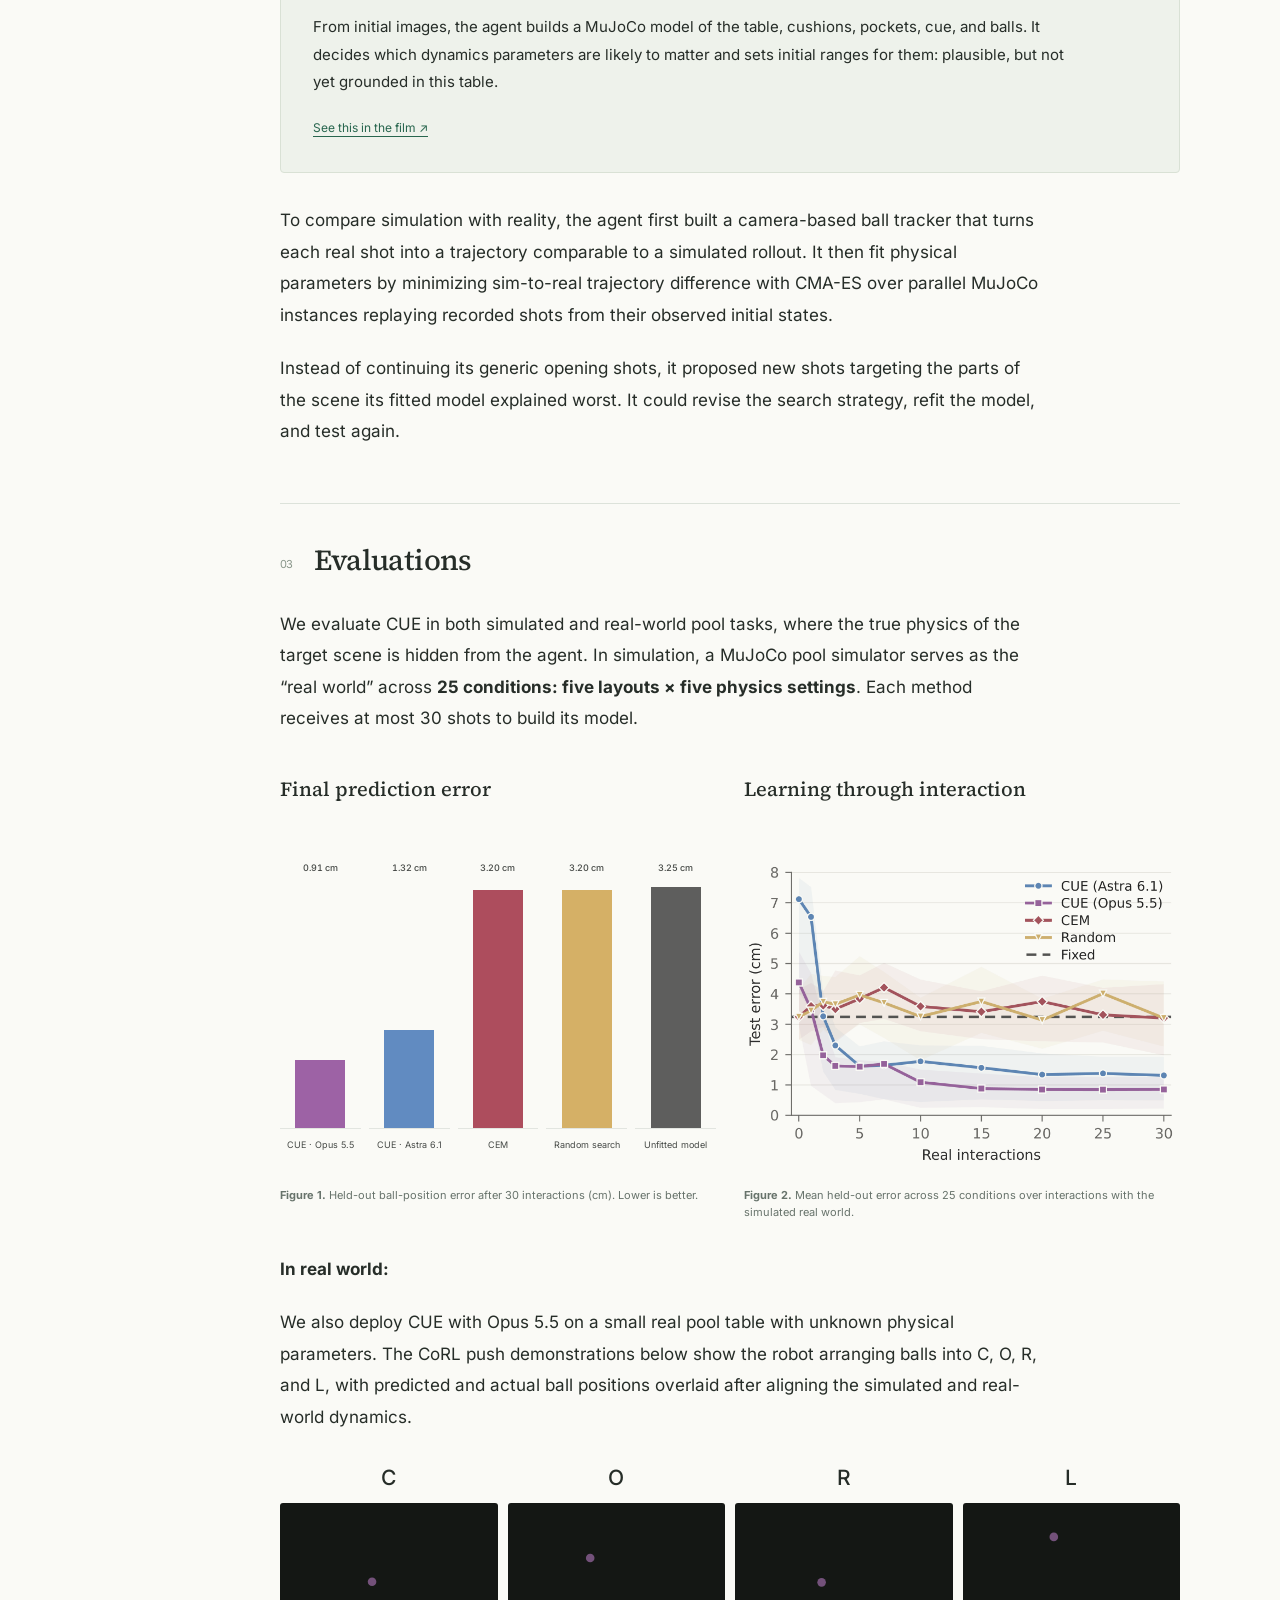
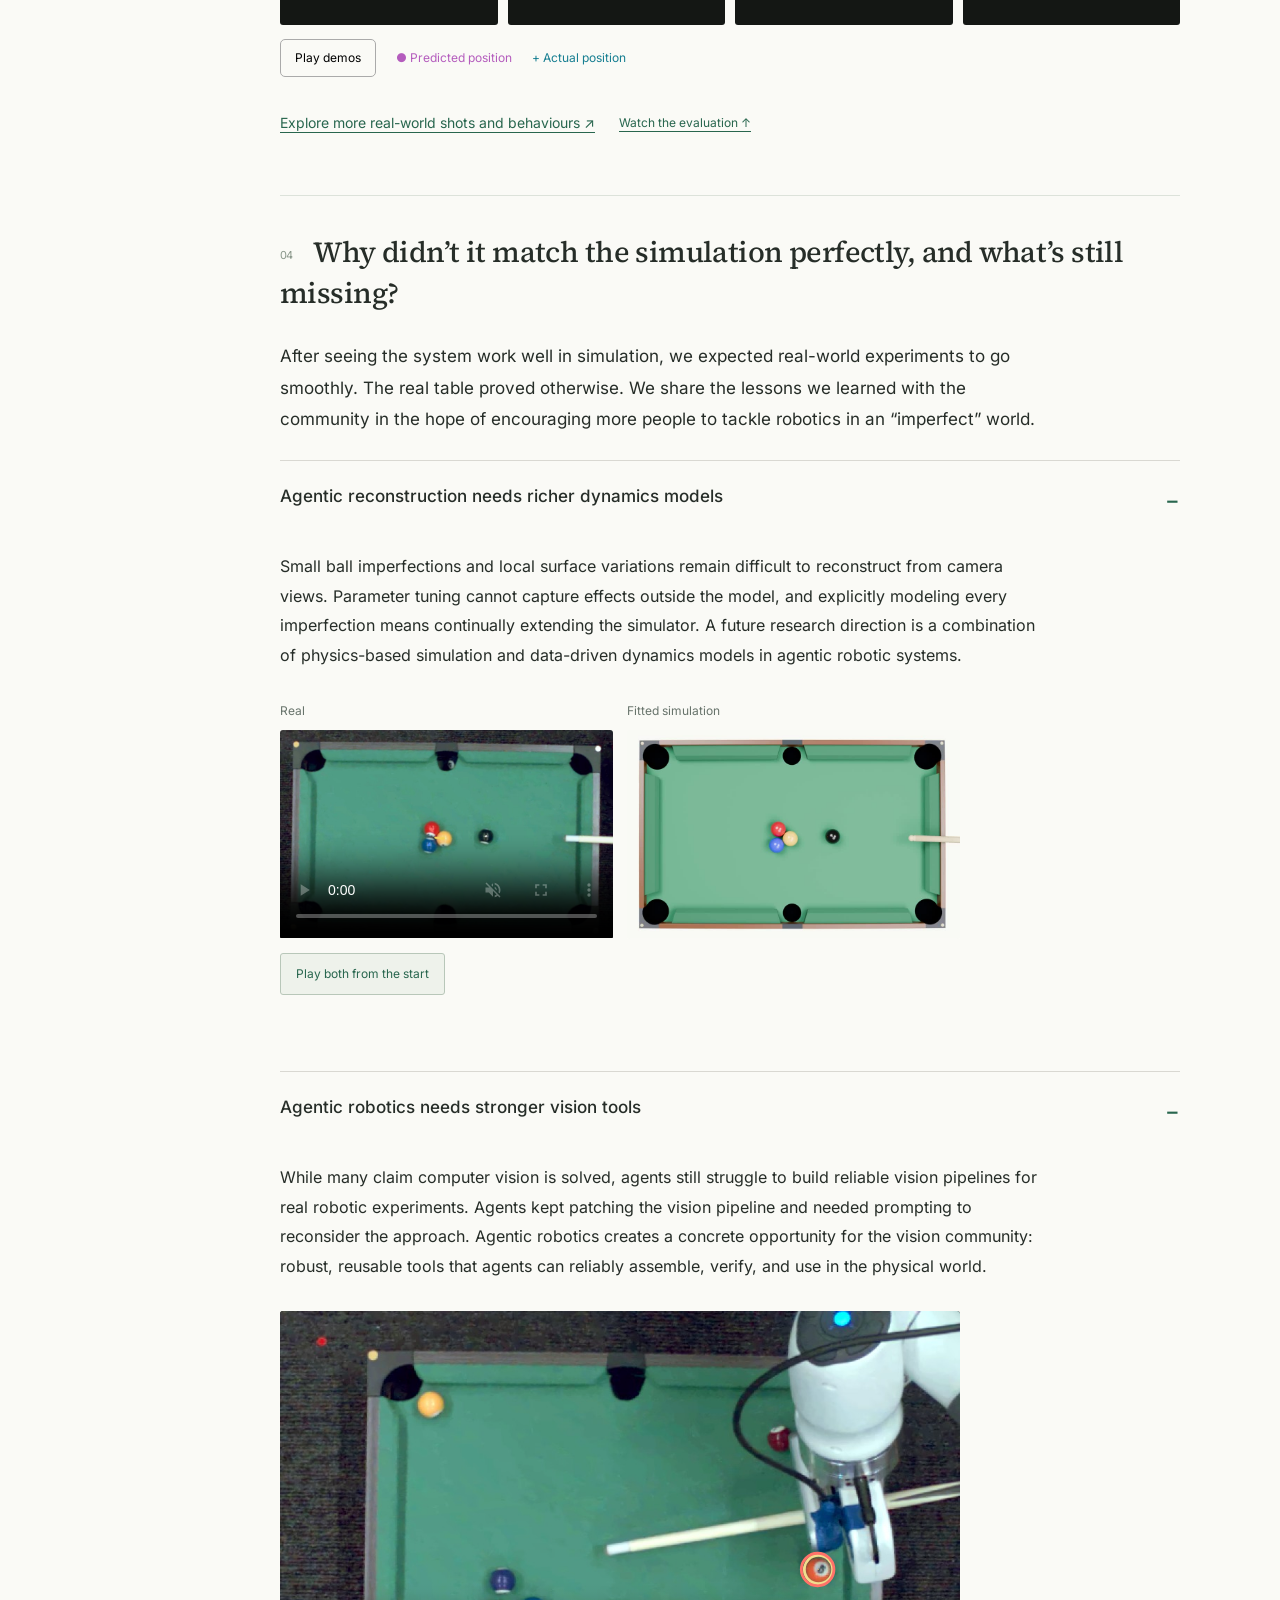
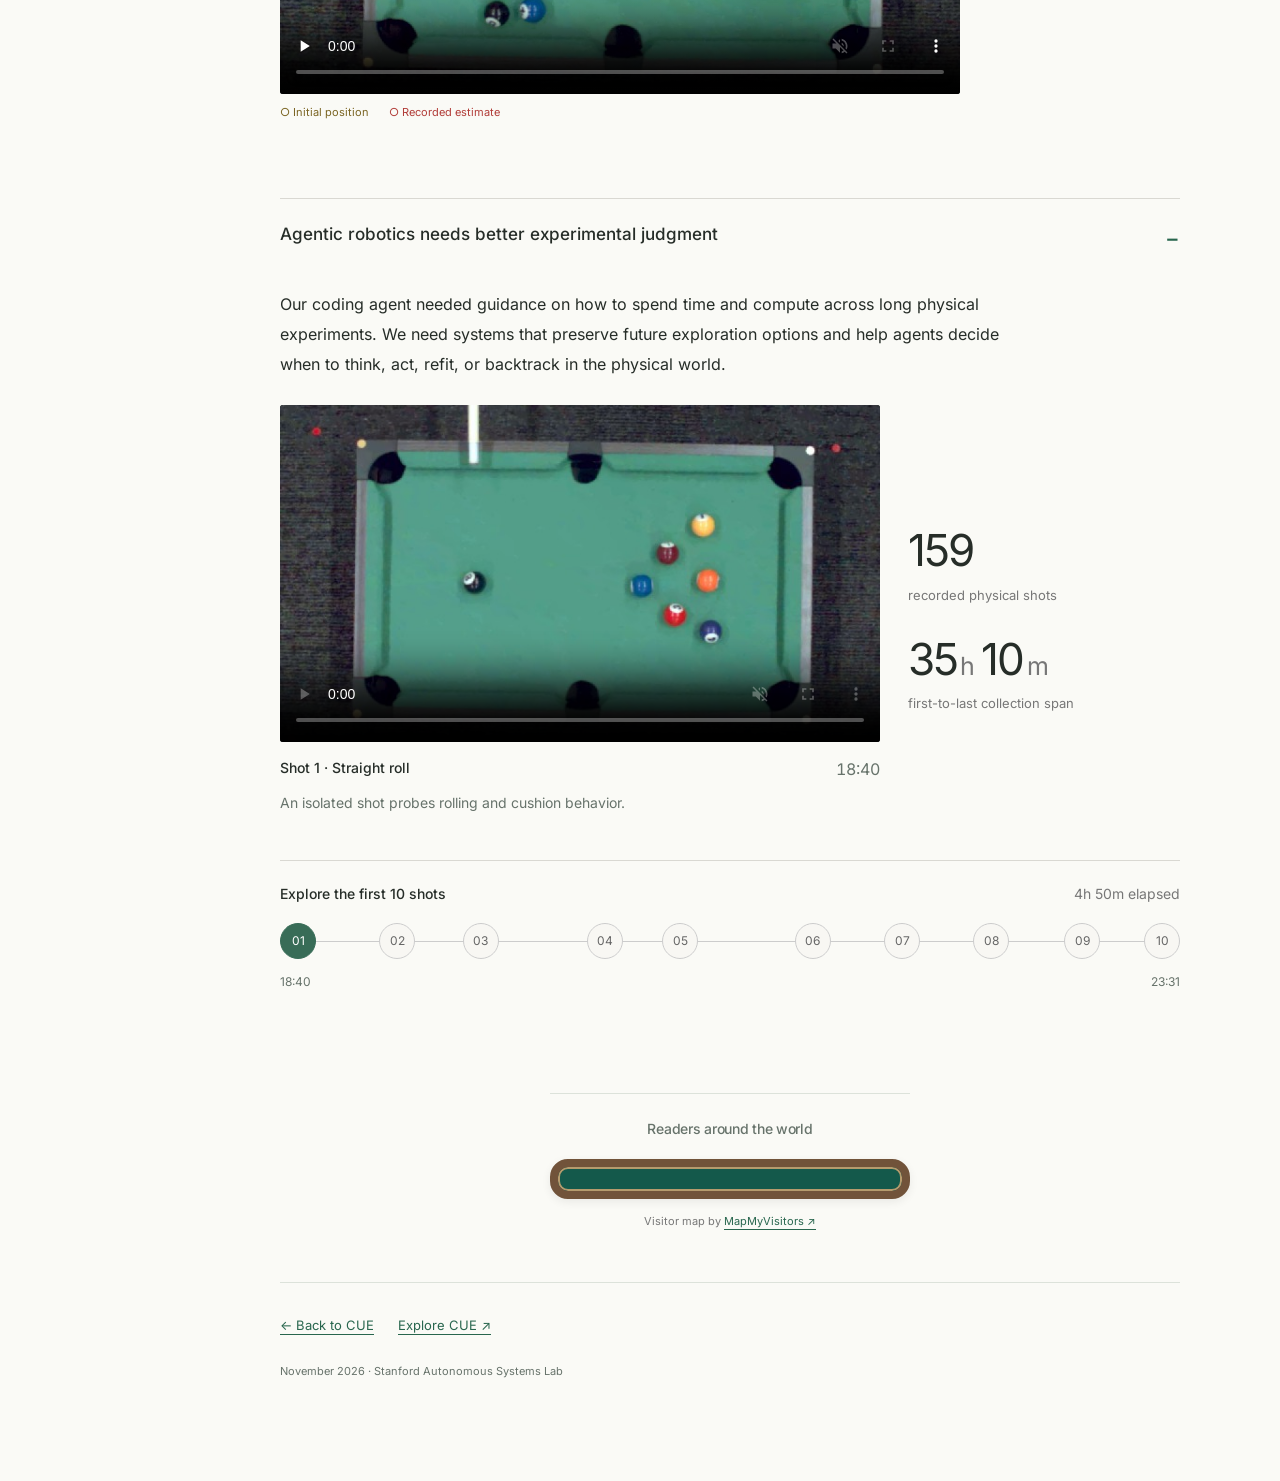
==== commit 74db8fd0: "Sync website from corl_late_breaking (3f278c0)" ====
--- a/blog/index.html
+++ b/blog/index.html
@@ -1,22 +1,22 @@
 <!doctype html>
-<html lang="en"><head><meta charset="utf-8"><meta name="viewport" content="width=device-width,initial-scale=1"><title>Is Real2Sim2Real Solved? Lessons from CUE</title><meta name="description" content="Calibration Using Exploration: an agent learns unknown billiards dynamics through self-directed robotic interaction. Results, demonstrations, and lessons from the real table."><link rel="canonical" href="https://cue-dynamics.github.io/blog/"><meta property="og:title" content="Is Real2Sim2Real Solved? Lessons from CUE"><meta property="og:description" content="Learning dynamics through interaction—and lessons from a real pool table."><meta property="og:image" content="https://cue-dynamics.github.io/blog/assets/corl-four-pushes.jpg"><meta property="og:type" content="article"><meta name="twitter:card" content="summary_large_image"><link rel="icon" href="assets/cue.png"><link rel="stylesheet" href="blog.css"><script src="blog.js" defer></script><meta property="og:url" content="https://cue-dynamics.github.io/blog/"><meta name="twitter:title" content="Is Real2Sim2Real Solved? Lessons from CUE"><meta name="twitter:description" content="Learning dynamics through interaction—and lessons from a real pool table."><meta name="twitter:image" content="https://cue-dynamics.github.io/blog/assets/corl-four-pushes.jpg"><meta name="twitter:image:alt" content="Four real robot pool-table demonstrations forming C, O, R, and L."></head>
+<html lang="en"><head><meta charset="utf-8"><meta name="viewport" content="width=device-width,initial-scale=1"><title>CUE: Closing the Dynamics Gap · Xilun Zhang</title><meta name="description" content="Calibration Using Exploration: an agent learns unknown billiards dynamics through self-directed robotic interaction. Results, demonstrations, and lessons from the real table."><link rel="canonical" href="https://cue-dynamics.github.io/blog/"><meta property="og:title" content="Is Real2Sim2Real Solved? Lessons from CUE"><meta property="og:description" content="Learning dynamics through interaction—and lessons from a real pool table."><meta property="og:image" content="https://cue-dynamics.github.io/blog/assets/corl-four-pushes.jpg"><meta property="og:type" content="article"><meta name="twitter:card" content="summary_large_image"><link rel="icon" href="/media/branding/cue-logo.png"><link rel="stylesheet" href="blog.css?v=pool-map-8"><script src="blog.js" defer></script><meta property="og:url" content="https://cue-dynamics.github.io/blog/"><meta name="twitter:title" content="Is Real2Sim2Real Solved? Lessons from CUE"><meta name="twitter:description" content="Learning dynamics through interaction—and lessons from a real pool table."><meta name="twitter:image" content="https://cue-dynamics.github.io/blog/assets/corl-four-pushes.jpg"><meta name="twitter:image:alt" content="Four real robot pool-table demonstrations forming C, O, R, and L."></head>
 <body><a class="skip" href="#article">Skip to article</a><div id="progress" aria-hidden="true"></div>
 <header class="masthead"><a class="home-link" href="/">← CUE</a><nav aria-label="Site navigation"><a href="/blog/">Blog</a><a href="https://cue-dynamics.github.io/">CUE project ↗</a></nav></header>
 <div class="layout"><aside class="contents"><span class="eyebrow">Contents</span><nav aria-label="Article contents"><a href="#gap">01 The dynamics gap</a><a href="#exploration">02 Learning through interaction</a><a href="#results">03 Evaluations</a><a href="#lessons">04 Lessons from the real table</a></nav><a class="aside-video" href="#overview">Watch the 90-second film ↓</a></aside>
 <main id="article"><header class="intro"><div class="eyebrow">Robotics · Real2Sim2Real · CoRL Late Breaking Results · November 1, 2026</div><div class="cue-lockup"><img src="assets/cue.png" alt="CUE, spelled with balls on a pool table"><span>Calibration Using Exploration</span></div><h1>Closing the Dynamics Gap through Self-Directed Robotic Interaction</h1>
 <div class="authors"><a href="https://xilunzhangrobo.github.io/">Xilun Zhang</a><sup>1,*</sup>, <a href="https://scholar.google.com/citations?user=NJTqs7QAAAAJ&amp;hl=en">Liam Achenbach</a><sup>1,2,4,*</sup>, <a href="https://luispabon.info/">Luis Pabon</a><sup>1,†</sup>, <a href="https://scholar.google.com/citations?user=DsWNh1YAAAAJ&amp;hl=en">Matthew Foutter</a><sup>1,†</sup>, and <a href="https://web.stanford.edu/~pavone/">Marco Pavone</a><sup>1,3</sup></div><p class="affiliations">¹ Stanford University · ² ETH Zurich · ³ NVIDIA Research · ⁴ microagi<br><span>* Project Co-Lead &nbsp; † Equal Contribution</span></p></header>
-<figure class="wide film" id="overview"><video id="overview-video" controls playsinline preload="metadata" poster="assets/poster.jpg" aria-label="CUE 90-second project overview"><source src="assets/cue-90s.mp4" type="video/mp4"><a href="assets/cue-90s.mp4">Download the CUE overview</a></video><figcaption><span>How CUE closes the dynamics gap.</span></figcaption><div class="chapters" aria-label="Video chapters"><button data-time="0">00:00 Demo</button><button data-time="13">00:13 Dynamics gap</button><button data-time="31">00:31 Exploration</button><button data-time="61">01:01 Evaluation</button><button data-time="76">01:16 CORL</button></div><p id="play-status" role="status"></p></figure>
+<figure class="wide film" id="overview"><video id="overview-video" controls playsinline preload="metadata" poster="assets/poster.jpg" aria-label="CUE 90-second project overview"><source src="assets/cue-90s-microagi.mp4" type="video/mp4"><a href="assets/cue-90s-microagi.mp4">Download the CUE overview</a></video><figcaption><span>How CUE closes the dynamics gap.</span></figcaption><div class="chapters" aria-label="Video chapters"><button data-time="0">00:00 Demo</button><button data-time="13">00:13 Dynamics gap</button><button data-time="31">00:31 Exploration</button><button data-time="61">01:01 Evaluation</button><button data-time="76">01:16 CORL</button></div><p id="play-status" role="status"></p></figure>
 <section id="gap"><h2><span>01</span> Real2Sim2Real is not solved</h2>
 <p>Scalable, high-fidelity simulation and multimodal large language models (MLLMs) with emerging 3D spatial understanding have enabled the <strong>Real2Sim2Real</strong> approach. An autonomous agent reconstructs a digital twin of a scene, iteratively refines a policy in simulation, and executes that policy on the physical robot.</p>
 <p>Agentic Real2Sim2Real systems can reconstruct a scene in simulation from camera observations, but contact-rich dynamics such as friction and restitution cannot be observed without interaction. This dynamics gap prevents skills learned in simulation from transferring reliably to the real world.</p>
-<p>CUE learns these dynamics without human supervision by proposing actions and adapting its simulation in a closed loop.</p>
-<p>Billiards makes this problem easy to see. Table reconstruction is simple, while contact-driven transitions are difficult to model in advance.</p>
+
+<p>Billiards makes this problem easy to see. Table reconstruction is simple, while contact-driven transitions are difficult to model in advance. CUE learns these dynamics without human supervision by proposing actions and adapting its simulation in a closed loop.</p>
 <blockquote>The dynamics gap</blockquote>
-<figure class="wide"><div class="reveal" style="--split:50%"><img src="assets/sim.png" alt="Reconstructed pool table in simulation" width="960" height="672" loading="lazy"><div class="real-layer"><img src="assets/real.jpg" alt="Real pool table and measured ball positions" width="960" height="672" loading="lazy"></div><span class="image-label left">Real scene</span><span class="image-label right">Digital twin</span><div class="divider" aria-hidden="true">↔</div></div><label class="slider-label" for="reveal">Compare the reconstruction <input id="reveal" type="range" min="0" max="100" value="50" aria-label="Reveal real scene versus digital twin"></label><figcaption>Drag to compare the real table and its reconstructed scene. Matching appearance is only the starting point.</figcaption></figure>
-<p>An agent tasked with reconstructing a scene in simulation must infer its physical parameters from the existing data, even when one more shot could help resolve uncertainty about the dynamics. Active system identification methods allow exploration, but typically work within a parameter space defined by a human. Those choices introduce assumptions about the scene and can exclude effects needed to fit the real dynamics closely.</p><p>With <strong>CUE—Calibration Using Exploration</strong>, we let the agent develop the reconstruction and experimental process together.</p></section>
+<div class="gap-comparisons"><figure><h3>Appearance matches</h3><div class="reveal" style="--split:50%"><img src="assets/sim.png" alt="Reconstructed pool table in simulation" width="960" height="672" loading="lazy"><div class="real-layer"><img src="assets/real.jpg" alt="Real pool table and measured ball positions" width="960" height="672" loading="lazy"></div><span class="image-label left">Real scene</span><span class="image-label right">Digital twin</span><div class="divider" aria-hidden="true">↔</div></div><label class="slider-label" for="reveal">Compare the reconstruction <input id="reveal" type="range" min="0" max="100" value="50" aria-label="Reveal real scene versus digital twin"></label></figure><figure><h3>Dynamics still differ</h3><div class="reveal gap-motion" style="--split:50%"><video id="gap-model" muted playsinline preload="metadata" src="assets/gap-model.mp4" aria-label="Simulated cushion rebound"></video><div class="real-layer"><video id="gap-real" muted playsinline preload="metadata" src="assets/gap-real.mp4" aria-label="Recorded real cushion rebound"></video></div><span class="image-label left">Real</span><span class="image-label right">Simulation</span><div class="divider" aria-hidden="true">↔</div></div><label class="slider-label">Compare the motion <input id="gap-motion-slider" type="range" min="0" max="100" value="50" aria-label="Compare real and simulated motion"></label><button type="button" class="text-button" id="gap-play">Play comparison ↻</button></figure></div>
+<p>Prior efforts to recover system dynamics learn from offline data, inheriting human embodiment and action priors, and importantly, are passive: the reconstruction agent cannot actively choose which interactions to examine. Active system identification methods allow exploration, but typically work within a parameter space defined by a human. Those choices introduce assumptions about the scene and can exclude effects needed to fit the real dynamics closely.</p><p>With <strong>CUE—Calibration Using Exploration</strong>, we let the agent develop the reconstruction and experimental process together.</p></section>
 <section id="exploration"><h2><span>02</span> Active scene reconstruction through agentic self play</h2><p>CUE starts with a general instruction:</p><blockquote class="instruction">“Reconstruct the scene in simulation, then interact with the real table until confident that the simulation explains it. There would be no human reset during your exploration, so make sure to plan ahead.”</blockquote><p>Every shot changes the table. A useful experiment must reveal something about the dynamics while leaving opportunities for further exploration.</p>
 <div class="wide method"><div class="step-tabs" role="tablist" aria-label="Calibration stages"><button id="tab-0" role="tab" aria-controls="method-panel" aria-selected="true" data-step="0">01 Reconstruct</button><button id="tab-1" role="tab" aria-controls="method-panel" aria-selected="false" tabindex="-1" data-step="1">02 Choose</button><button id="tab-2" role="tab" aria-controls="method-panel" aria-selected="false" tabindex="-1" data-step="2">03 Strike</button><button id="tab-3" role="tab" aria-controls="method-panel" aria-selected="false" tabindex="-1" data-step="3">04 Compare</button><button id="tab-4" role="tab" aria-controls="method-panel" aria-selected="false" tabindex="-1" data-step="4">05 Update</button></div><div id="method-panel" role="tabpanel" aria-labelledby="tab-0"><span class="eyebrow" id="step-kicker">Form a prior</span><h3 id="step-title">Build the scene, then decide what to measure.</h3><p id="step-copy">From initial images, the agent builds a MuJoCo model of the table, cushions, pockets, cue, and balls. It decides which dynamics parameters are likely to matter and sets initial ranges for them: plausible, but not yet grounded in this table.</p><button class="text-button" id="step-video" data-time="31">See this in the film ↗</button></div></div>
 <p>To compare simulation with reality, the agent first built a camera-based ball tracker that turns each real shot into a trajectory comparable to a simulated rollout. It then fit physical parameters by minimizing sim-to-real trajectory difference with CMA-ES over parallel MuJoCo instances replaying recorded shots from their observed initial states.</p><p>Instead of continuing its generic opening shots, it proposed new shots targeting the parts of the scene its fitted model explained worst. It could revise the search strategy, refit the model, and test again.</p></section>
-<section id="results"><h2><span>03</span> Evaluations</h2><p>We evaluate CUE in both simulation and real-world pool tasks, where the true physics of the target scene is hidden from the agent. In simulation, a MuJoCo pool simulator serves as the “real world” across <strong>25 conditions: five layouts × five physics settings</strong>. Each method receives at most 30 shots to build its model.</p><figure class="wide benchmark"><div class="chart-head"><div><span class="eyebrow">Simulation benchmark · after 30 interactions</span><h3>Held-out ball-position error</h3></div><span class="chart-note">Lower is better</span></div><div class="bars vertical-bars" aria-label="Mean held-out ball-position errors in centimeters"><div class="bar-row"><span>CUE · Opus 5.5</span><div class="track"><i style="height:28%" class="cue-bar"></i></div><b>0.91 cm</b></div><div class="bar-row"><span>CUE · Astra 6.1</span><div class="track"><i style="height:40.62%" class="cue-bar second"></i></div><b>1.32 cm</b></div><div class="bar-row"><span>CEM</span><div class="track"><i style="height:98.46%"></i></div><b>3.20 cm</b></div><div class="bar-row"><span>Random search</span><div class="track"><i style="height:98.46%"></i></div><b>3.20 cm</b></div><div class="bar-row"><span>Unfitted model</span><div class="track"><i style="height:100%"></i></div><b>3.25 cm</b></div></div></figure><figure class="wide paper-curve"><img src="assets/paper-learning-curve.png" alt="Paper Figure 1: held-out error versus interactions for CUE and baselines, with percentile bands"><figcaption>Held-out ball-position error as interaction proceeds. Mean over 25 hidden-physics conditions; shaded bands show the 25th–75th percentiles.</figcaption></figure><p>We also deploy CUE with Opus 5.5 on a small real pool table with unknown physical parameters. The project page lets you compare recorded real and simulated shots, inspect individual trajectory and endpoint errors, and view the CORL demonstrations.</p><div class="links-row"><a href="https://cue-dynamics.github.io/#prediction-results">Explore the real-world shots ↗</a><button class="text-button" data-time="61">Watch the evaluation ↑</button></div></section>
-<section id="lessons"><h2><span>04</span> How to actually solve Real2Sim2Real</h2><p>After seeing the system work in simulation, we expected the real-world experiments to go fairly smoothly. That optimism didn’t survive long at the pool table. Working through those problems taught us where the approach still falls short. We share these lessons in the hope that more people will tackle them on real robots.</p><details open><summary>Agentic reconstruction needs richer dynamics models</summary><div><p>Agents inferred that the table was not flat and added cloth curvature to the simulator. That improved the fit, but small ball imperfections and local surface variations remain difficult to reconstruct from camera views. Parameter tuning cannot capture effects outside the model, and explicitly modeling every imperfection means continually extending the simulator.</p><p>A concrete direction is a combination of physics-based simulation and data-driven dynamics models: keep geometry and contact mechanics in the simulator, and learn corrections to its predicted motion from real trajectories. The agent could then select experiments that expose those errors and update the learned component.</p><figure class="break-demo"><div class="break-pair"><div><span class="demo-label">Real</span><video id="break-real" controls muted playsinline preload="metadata" poster="assets/break-real.jpg" aria-label="Real three-ball break"><source src="assets/break-real.mp4" type="video/mp4"></video></div><div><span class="demo-label">Fitted simulation</span><video id="break-model" muted playsinline preload="metadata" poster="assets/break-model.jpg" aria-label="Fitted simulation of the same three-ball break"><source src="assets/break-model.mp4" type="video/mp4"></video></div></div><button type="button" class="demo-button" id="replay-break">Play both from the start</button><figcaption>The same three-ball break in the real world and the fitted simulator. The simulation uses the original fitted parameters, without a per-shot launch fit. Use the real-video controls to pause or seek both views.</figcaption><p id="break-status" role="status"></p></figure></div></details><details open><summary>Agentic robotics needs stronger vision tools</summary><div><p>While many claim computer vision is solved, agents still struggle to build reliable vision pipelines for real robotic experiments. Even offline tracking of balls on a clean green background, with clear boundaries, proved brittle: tracks jumped from stationary balls onto the moving cue. Agents kept patching the pipeline and needed prompting to reconsider the approach. Agentic robotics creates a concrete opportunity for the vision community: robust, reusable tools that agents can reliably assemble, verify, and use in the physical world.</p><figure><div class="tracking-demo"><video id="tracking-video" controls muted playsinline preload="none" poster="assets/tracking-live.jpg" aria-label="Recorded tracking failure: a stationary ball and the moving cue"><source src="assets/tracking-live.mp4" type="video/mp4"></video><svg id="track-overlay" viewBox="0 0 960 540" aria-hidden="true"><path id="track-path"/><line id="track-error"/><circle id="track-start" r="20"/><circle id="track-estimate" r="23"/></svg></div><div class="track-legend"><span>○ Initial position</span><span>○ Recorded estimate</span></div><figcaption>A recorded tracking failure. Reliable measurements are a prerequisite for reliable dynamics fitting.</figcaption></figure></div></details><details open><summary>Agentic robotics needs better experimental judgment</summary><div><p>Our coding agent needed guidance on how to spend time and compute across long physical experiments. In the initial run, its shot choices left the remaining balls against cushions and in corners, making them inaccessible and forcing it to stop exploration after only 17 shots. We need systems that preserve future exploration options and help agents decide when to think, act, refit, or backtrack in the physical world.</p><p><strong>159</strong> recorded physical shots · <strong>35 h 10 m</strong> first-to-last collection span</p><figure class="shot-demo"><video id="lesson-shot" controls muted playsinline preload="metadata" poster="assets/shot-01.jpg" aria-label="Exploration shot 1: Straight roll"><source src="assets/shot-01.mp4" type="video/mp4"></video><figcaption><div class="shot-heading"><strong id="shot-heading">Shot 1 · Straight roll</strong><time id="shot-time">18:40</time></div><p id="shot-description">An isolated shot probes rolling and cushion behavior.</p></figcaption><div class="shot-selector" role="group" aria-label="Choose one of the first ten exploration shots"><button type="button" data-shot="0" aria-pressed="true" aria-label="Play exploration shot 1">01</button><button type="button" data-shot="1" aria-pressed="false" aria-label="Play exploration shot 2">02</button><button type="button" data-shot="2" aria-pressed="false" aria-label="Play exploration shot 3">03</button><button type="button" data-shot="3" aria-pressed="false" aria-label="Play exploration shot 4">04</button><button type="button" data-shot="4" aria-pressed="false" aria-label="Play exploration shot 5">05</button><button type="button" data-shot="5" aria-pressed="false" aria-label="Play exploration shot 6">06</button><button type="button" data-shot="6" aria-pressed="false" aria-label="Play exploration shot 7">07</button><button type="button" data-shot="7" aria-pressed="false" aria-label="Play exploration shot 8">08</button><button type="button" data-shot="8" aria-pressed="false" aria-label="Play exploration shot 9">09</button><button type="button" data-shot="9" aria-pressed="false" aria-label="Play exploration shot 10">10</button></div><div class="shot-timeline" aria-hidden="true"><span id="shot-marker"></span></div><div class="timeline-labels"><span>18:40</span><span>First ten shots · 4 h 50 m elapsed</span><span>23:31</span></div><p class="demo-note">Recording timestamps show elapsed collection time, including time between shots—not continuous robot motion.</p><p id="shot-status" role="status"></p></figure></div></details></section>
-<footer><a href="https://cue-dynamics.github.io/">← Back to CUE</a><a href="https://cue-dynamics.github.io/">Explore CUE ↗</a><span>November 2026 · Stanford Autonomous Systems Lab</span></footer></main></div><!-- Cloudflare Web Analytics --><script type="module" src="https://static.cloudflareinsights.com/beacon.min.js" data-cf-beacon='{"token":"0eb6d7438dba4b5382177c0361741af4"}'></script><!-- End Cloudflare Web Analytics --></body></html>
+<section id="results"><h2><span>03</span> Evaluations</h2><p>We evaluate CUE in both simulated and real-world pool tasks, where the true physics of the target scene is hidden from the agent. In simulation, a MuJoCo pool simulator serves as the “real world” across <strong>25 conditions: five layouts × five physics settings</strong>. Each method receives at most 30 shots to build its model.</p><div class="evaluation-figures"><figure class="wide benchmark"><div class="chart-head"><div><h3>Final prediction error</h3></div></div><div class="bars vertical-bars" aria-label="Mean held-out ball-position errors in centimeters"><div class="bar-row"><span>CUE · Opus 5.5</span><div class="track"><i style="height:28%" class="cue-bar"></i></div><b>0.91 cm</b></div><div class="bar-row"><span>CUE · Astra 6.1</span><div class="track"><i style="height:40.62%" class="cue-bar second"></i></div><b>1.32 cm</b></div><div class="bar-row"><span>CEM</span><div class="track"><i style="height:98.46%"></i></div><b>3.20 cm</b></div><div class="bar-row"><span>Random search</span><div class="track"><i style="height:98.46%"></i></div><b>3.20 cm</b></div><div class="bar-row"><span>Unfitted model</span><div class="track"><i style="height:100%"></i></div><b>3.25 cm</b></div></div><figcaption><strong>Figure 1.</strong> Held-out ball-position error after 30 interactions (cm). Lower is better.</figcaption></figure><figure class="wide paper-curve"><div class="chart-head"><div><h3>Learning through interaction</h3></div></div><img src="assets/paper-learning-curve.png" alt="Paper Figure 1: held-out error versus interactions for CUE and baselines, with percentile bands"><figcaption><strong>Figure 2.</strong> Mean held-out error across 25 conditions over interactions with the simulated real world.</figcaption></figure></div><p><strong>In real world:</strong></p><p>We also deploy CUE with Opus 5.5 on a small real pool table with unknown physical parameters. The CoRL push demonstrations below show the robot arranging balls into C, O, R, and L, with predicted and actual ball positions overlaid after aligning the simulated and real-world dynamics.</p><figure class="wide corl-demo" id="corl-demo"><div class="corl-four"><div><h3>C</h3><div class="corl-panel"><video muted playsinline preload="metadata" src="assets/corl-c.mp4" aria-label="Letter C real-world pushes"></video><svg viewBox="0 0 960 540" aria-hidden="true"></svg></div></div><div><h3>O</h3><div class="corl-panel"><video muted playsinline preload="metadata" src="assets/corl-o.mp4" aria-label="Letter O real-world pushes"></video><svg viewBox="0 0 960 540" aria-hidden="true"></svg></div></div><div><h3>R</h3><div class="corl-panel"><video muted playsinline preload="metadata" src="assets/corl-r.mp4" aria-label="Letter R real-world pushes"></video><svg viewBox="0 0 960 540" aria-hidden="true"></svg></div></div><div><h3>L</h3><div class="corl-panel"><video muted playsinline preload="metadata" src="assets/corl-l.mp4" aria-label="Letter L real-world pushes"></video><svg viewBox="0 0 960 540" aria-hidden="true"></svg></div></div></div><div class="corl-controls"><button type="button" id="corl-play">Play demos</button><span style="color:#b45cbd">● Predicted position</span><span style="color:#167e91">+ Actual position</span></div></figure><div class="links-row"><a href="https://cue-dynamics.github.io/#prediction-results">Explore more real-world shots and behaviours ↗</a><button class="text-button" data-time="61">Watch the evaluation ↑</button></div></section>
+<section id="lessons"><h2><span>04</span> Why didn’t it match the simulation perfectly, and what’s still missing?</h2><p>After seeing the system work well in simulation, we expected real-world experiments to go smoothly. The real table proved otherwise. We share the lessons we learned with the community in the hope of encouraging more people to tackle robotics in an “imperfect” world.</p><details open><summary>Agentic reconstruction needs richer dynamics models</summary><div><p>Small ball imperfections and local surface variations remain difficult to reconstruct from camera views. Parameter tuning cannot capture effects outside the model, and explicitly modeling every imperfection means continually extending the simulator. A future research direction is a combination of physics-based simulation and data-driven dynamics models in agentic robotic systems.</p><figure class="break-demo"><div class="break-pair"><div><span class="demo-label">Real</span><video id="break-real" controls muted playsinline preload="metadata" poster="assets/break-real.jpg" aria-label="Real three-ball break"><source src="assets/break-real.mp4" type="video/mp4"></video></div><div><span class="demo-label">Fitted simulation</span><video id="break-model" muted playsinline preload="metadata" poster="assets/break-model.jpg" aria-label="Fitted simulation of the same three-ball break"><source src="assets/break-model.mp4" type="video/mp4"></video></div></div><button type="button" class="demo-button" id="replay-break">Play both from the start</button><p id="break-status" role="status"></p></figure></div></details><details open><summary>Agentic robotics needs stronger vision tools</summary><div><p>While many claim computer vision is solved, agents still struggle to build reliable vision pipelines for real robotic experiments. Agents kept patching the vision pipeline and needed prompting to reconsider the approach. Agentic robotics creates a concrete opportunity for the vision community: robust, reusable tools that agents can reliably assemble, verify, and use in the physical world.</p><figure><div class="tracking-demo"><video id="tracking-video" controls muted playsinline preload="none" poster="assets/tracking-live.jpg" aria-label="Recorded tracking failure: a stationary ball and the moving cue"><source src="assets/tracking-live.mp4" type="video/mp4"></video><svg id="track-overlay" viewBox="0 0 960 540" aria-hidden="true"><path id="track-path"/><line id="track-error"/><circle id="track-start" r="20"/><circle id="track-estimate" r="23"/></svg></div><div class="track-legend"><span>○ Initial position</span><span>○ Recorded estimate</span></div></figure></div></details><details open><summary>Agentic robotics needs better experimental judgment</summary><div><p>Our coding agent needed guidance on how to spend time and compute across long physical experiments. We need systems that preserve future exploration options and help agents decide when to think, act, refit, or backtrack in the physical world.</p><div class="experiment-layout" id="experiment-demo"><figure class="shot-demo"><video id="lesson-shot" controls muted playsinline preload="metadata" poster="assets/shot-01.jpg" aria-label="Exploration shot 1: Straight roll"><source src="assets/shot-01.mp4" type="video/mp4"></video><figcaption><div class="shot-heading"><strong id="shot-heading">Shot 1 · Straight roll</strong><time id="shot-time">18:40</time></div><p id="shot-description">An isolated shot probes rolling and cushion behavior.</p></figcaption></figure><aside class="experiment-metrics"><p><strong>159</strong><span>recorded physical shots</span></p><p><strong>35<small>h</small>10<small>m</small></strong><span>first-to-last collection span</span></p></aside><div class="experiment-timeline"><div class="experiment-timeline-heading"><strong>Explore the first 10 shots</strong><span>4h 50m elapsed</span></div><div class="shot-selector" role="group" aria-label="Choose one of the first ten exploration shots"><button type="button" data-shot="0" style="left:0.00%" aria-pressed="true" aria-label="Play exploration shot 1">01</button><button type="button" data-shot="1" style="left:11.50%" aria-pressed="false" aria-label="Play exploration shot 2">02</button><button type="button" data-shot="2" style="left:21.13%" aria-pressed="false" aria-label="Play exploration shot 3">03</button><button type="button" data-shot="3" style="left:35.54%" aria-pressed="false" aria-label="Play exploration shot 4">04</button><button type="button" data-shot="4" style="left:44.25%" aria-pressed="false" aria-label="Play exploration shot 5">05</button><button type="button" data-shot="5" style="left:59.60%" aria-pressed="false" aria-label="Play exploration shot 6">06</button><button type="button" data-shot="6" style="left:69.95%" aria-pressed="false" aria-label="Play exploration shot 7">07</button><button type="button" data-shot="7" style="left:80.22%" aria-pressed="false" aria-label="Play exploration shot 8">08</button><button type="button" data-shot="8" style="left:90.78%" aria-pressed="false" aria-label="Play exploration shot 9">09</button><button type="button" data-shot="9" style="left:100.00%" aria-pressed="false" aria-label="Play exploration shot 10">10</button></div><div class="timeline-labels"><span>18:40</span><span>23:31</span></div><span id="shot-marker" hidden></span><p id="shot-status" role="status"></p></div></div></div></details></section>
+<aside class="visitor-map" id="visitors" aria-label="Visitor world map"><h2>Readers around the world</h2><div class="visitor-pool-frame"><script type="text/javascript" id="mapmyvisitors" src="https://mapmyvisitors.com/map.js?cl=76a998&amp;w=a&amp;t=tt&amp;d=RgPFj2zyXnPon4CxZe8X44_udCsYzmCPgT-ksWI3DKo&amp;co=14594b&amp;cmo=f3d477&amp;cmn=fff8e7&amp;ct=fff8e7"></script></div><p>Visitor map by <a href="https://mapmyvisitors.com/web/1c98m" target="_blank" rel="noopener">MapMyVisitors ↗</a></p></aside><footer><a href="https://cue-dynamics.github.io/">← Back to CUE</a><a href="https://cue-dynamics.github.io/">Explore CUE ↗</a><span>November 2026 · Stanford Autonomous Systems Lab</span></footer></main></div><script src="corl-demo.js?v=transparent-balls" defer></script><script src="gap-demo.js" defer></script><script type="module" src="https://static.cloudflareinsights.com/beacon.min.js" data-cf-beacon='{"token":"0eb6d7438dba4b5382177c0361741af4"}'></script></body></html>
--- a/blog/blog.css
+++ b/blog/blog.css
@@ -69,3 +69,41 @@
 .visitor-map{max-width:360px;margin:56px auto 0;text-align:center;padding:24px 0 0;border-top:1px solid var(--line)}.visitor-map h2{font:500 14px/1.5 Inter,system-ui,sans-serif;margin:0 0 18px;color:var(--muted)}.visitor-map img{display:block;width:100%;height:auto}.visitor-map p{font-size:10px;color:var(--muted);margin:12px 0 0}
 
 .vertical-bars{display:grid;grid-template-columns:repeat(5,minmax(0,1fr));gap:14px;margin-top:26px}.vertical-bars .bar-row{display:flex;flex-direction:column;margin:0;gap:10px;text-align:center;font-size:12px}.vertical-bars .bar-row>span{order:3;min-height:38px}.vertical-bars .bar-row>b{order:1}.vertical-bars .track{order:2;height:190px;width:100%;background:transparent;display:flex;align-items:flex-end;border-bottom:1px solid var(--line)}.vertical-bars .track i{width:65%;margin:auto auto 0;display:block}.paper-curve{max-width:720px;margin:32px auto}.paper-curve img{display:block;width:100%;height:auto}@media(max-width:600px){.vertical-bars{gap:8px}.vertical-bars .bar-row{font-size:10px}.vertical-bars .track{height:150px}}
+
+.evaluation-figures{display:grid;grid-template-columns:minmax(0,1fr) minmax(0,1fr);gap:28px;align-items:start;margin:32px 0}.evaluation-figures figure{margin:0;padding:0;max-width:none;min-width:0;background:transparent;border:0}.evaluation-figures .chart-head{display:block;min-height:92px}.evaluation-figures h3{font-size:20px;margin:8px 0}.evaluation-figures .eyebrow{font-size:8px;letter-spacing:.1em}.evaluation-figures .chart-note{font-size:10px}.evaluation-figures .vertical-bars{margin-top:0;gap:8px}.evaluation-figures .vertical-bars .track{height:178px}.evaluation-figures .bar-row{font-size:9px}.evaluation-figures .bar-row>span{min-height:32px}.evaluation-figures .track i{background:#444}.evaluation-figures .bar-row:nth-child(1) .track i{background:#ab3cbd}.evaluation-figures .bar-row:nth-child(2) .track i{background:#2c7be5}.evaluation-figures .bar-row:nth-child(3) .track i{background:#d52140}.evaluation-figures .bar-row:nth-child(4) .track i{background:#e6a11a}.evaluation-figures .paper-curve img{mix-blend-mode:multiply;height:244px;object-fit:contain}.evaluation-figures figcaption{font-size:11px;line-height:1.6;margin-top:16px;display:block}@media(max-width:850px){.evaluation-figures{grid-template-columns:1fr}.evaluation-figures .chart-head{min-height:0;margin-bottom:20px}.evaluation-figures .paper-curve img{height:auto}.evaluation-figures .bar-row{font-size:11px}}
+
+.evaluation-figures figure{display:grid;grid-template-rows:92px 310px auto}.evaluation-figures .chart-head{margin:0;min-height:0}.evaluation-figures .vertical-bars{height:310px;filter:saturate(.62);opacity:.86}.evaluation-figures .vertical-bars .bar-row{height:310px;display:grid;grid-template-rows:20px 242px 32px;gap:8px}.evaluation-figures .vertical-bars .bar-row>b{grid-row:1}.evaluation-figures .vertical-bars .track{grid-row:2;height:242px}.evaluation-figures .vertical-bars .bar-row>span{grid-row:3}.evaluation-figures .paper-curve img{width:100%;height:310px;object-fit:fill;filter:saturate(.62);opacity:.86}.evaluation-figures figcaption{margin:18px 0 0;align-self:start}@media(max-width:850px){.evaluation-figures figure{grid-template-rows:92px 310px auto}.evaluation-figures .chart-head{margin:0}.evaluation-figures .paper-curve img{height:310px;object-fit:contain}}
+
+.evaluation-figures .vertical-bars .bar-row{grid-template-columns:minmax(0,1fr);min-width:0}.evaluation-figures .vertical-bars .track i{width:62%}
+
+.corl-four{display:grid;grid-template-columns:repeat(4,minmax(0,1fr));gap:10px}.corl-four h3{text-align:center;margin:0 0 10px}.corl-panel{position:relative}.corl-panel video{width:100%;display:block}.corl-panel svg{position:absolute;inset:0;width:100%;height:100%;pointer-events:none}.corl-controls{display:flex;align-items:center;gap:20px;flex-wrap:wrap;margin-top:14px;font-size:12px}.corl-controls button{padding:7px 14px;background:transparent;border:1px solid #aaa;border-radius:5px;cursor:pointer}
+
+#lessons figcaption[hidden]{display:none}
+
+/* Project-site evidence layout, adapted to the light blog theme. */
+#lessons details{border:0;border-top:1px solid #d9d8d2;border-radius:0;background:transparent;padding:22px 0;margin:24px 0}
+#lessons details>div{padding:12px 0 0}
+#lessons .experiment-layout{display:grid;grid-template-columns:minmax(0,2.2fr) minmax(160px,1fr);gap:24px 28px;margin-top:26px}
+#lessons .shot-demo{margin:0;min-width:0}
+#lessons .shot-demo figcaption{display:block;margin:14px 0 0;font-size:14px}
+#lessons .shot-heading{display:flex;justify-content:space-between;gap:12px;font-size:16px}
+#lessons #shot-description{font-size:14px;line-height:1.6;margin:8px 0 0;min-height:3.2em}
+.experiment-metrics{display:flex;flex-direction:column;justify-content:center;gap:28px}
+#lessons .experiment-metrics p{display:flex;flex-direction:column;gap:8px;margin:0}
+.experiment-metrics strong{font-size:44px;font-weight:400;line-height:1.1;letter-spacing:-.04em;white-space:nowrap}
+.experiment-metrics small{font-size:25px;margin:0 8px 0 3px;color:#777}
+.experiment-metrics span{font-size:13px;color:#777}
+.experiment-timeline{grid-column:1/-1;border-top:1px solid #d9d8d2;padding-top:20px}
+.experiment-timeline-heading{display:flex;justify-content:space-between;gap:12px;font-size:14px;margin-bottom:16px}
+.experiment-timeline-heading strong{font-weight:500}
+.experiment-timeline-heading span{color:#777}
+#lessons .shot-selector{display:block;position:relative;height:40px;margin:0 18px;border:0;padding:0;background:transparent}
+#lessons .shot-selector:before{content:'';position:absolute;left:0;right:0;top:18px;height:1px;background:#ccc}
+#lessons .shot-selector button{position:absolute;top:0;transform:translateX(-50%);width:36px;height:36px;min-width:0;padding:0;border:1px solid #ccc;border-radius:50%;background:#f8f7f3;font-size:12px;color:#666}
+#lessons .shot-selector button[aria-pressed=true]{background:#386c57;border-color:#386c57;color:white}
+#lessons .timeline-labels{display:flex;justify-content:space-between;margin:8px 0 0;font-size:12px}
+@media(max-width:650px){#lessons .experiment-layout{grid-template-columns:1fr}.experiment-metrics{flex-direction:row;justify-content:space-between;grid-row:1}.experiment-metrics strong{font-size:34px}#lessons .shot-selector button{width:26px;height:26px;font-size:10px}#lessons .shot-selector:before{top:13px}}
+
+.gap-comparisons{display:grid;grid-template-columns:repeat(2,minmax(0,1fr));gap:24px;margin:28px 0}.gap-comparisons figure{margin:0;min-width:0}.gap-comparisons h3{font-size:19px;margin:0 0 14px}.gap-comparisons .reveal{aspect-ratio:960/672}.gap-motion video{width:100%;height:100%;object-fit:cover;display:block}.gap-motion>.real-layer{height:100%}.gap-motion>.real-layer video{width:100%;max-width:none}.gap-comparisons .slider-label{font-size:12px}.gap-comparisons figcaption:empty{display:none}@media(max-width:650px){.gap-comparisons{grid-template-columns:1fr}}
+
+.visitor-pool-frame{max-width:420px;margin:20px auto 0;padding:12px;background:#14594b;border:8px solid #71533a;border-radius:18px;box-shadow:inset 0 0 0 2px #b59b6d,0 3px 10px #00000012;overflow:hidden}.visitor-pool-frame img,.visitor-pool-frame canvas{max-width:100%;display:block;margin:auto}.visitor-map>p{font-size:11px;color:#777;margin-top:12px}
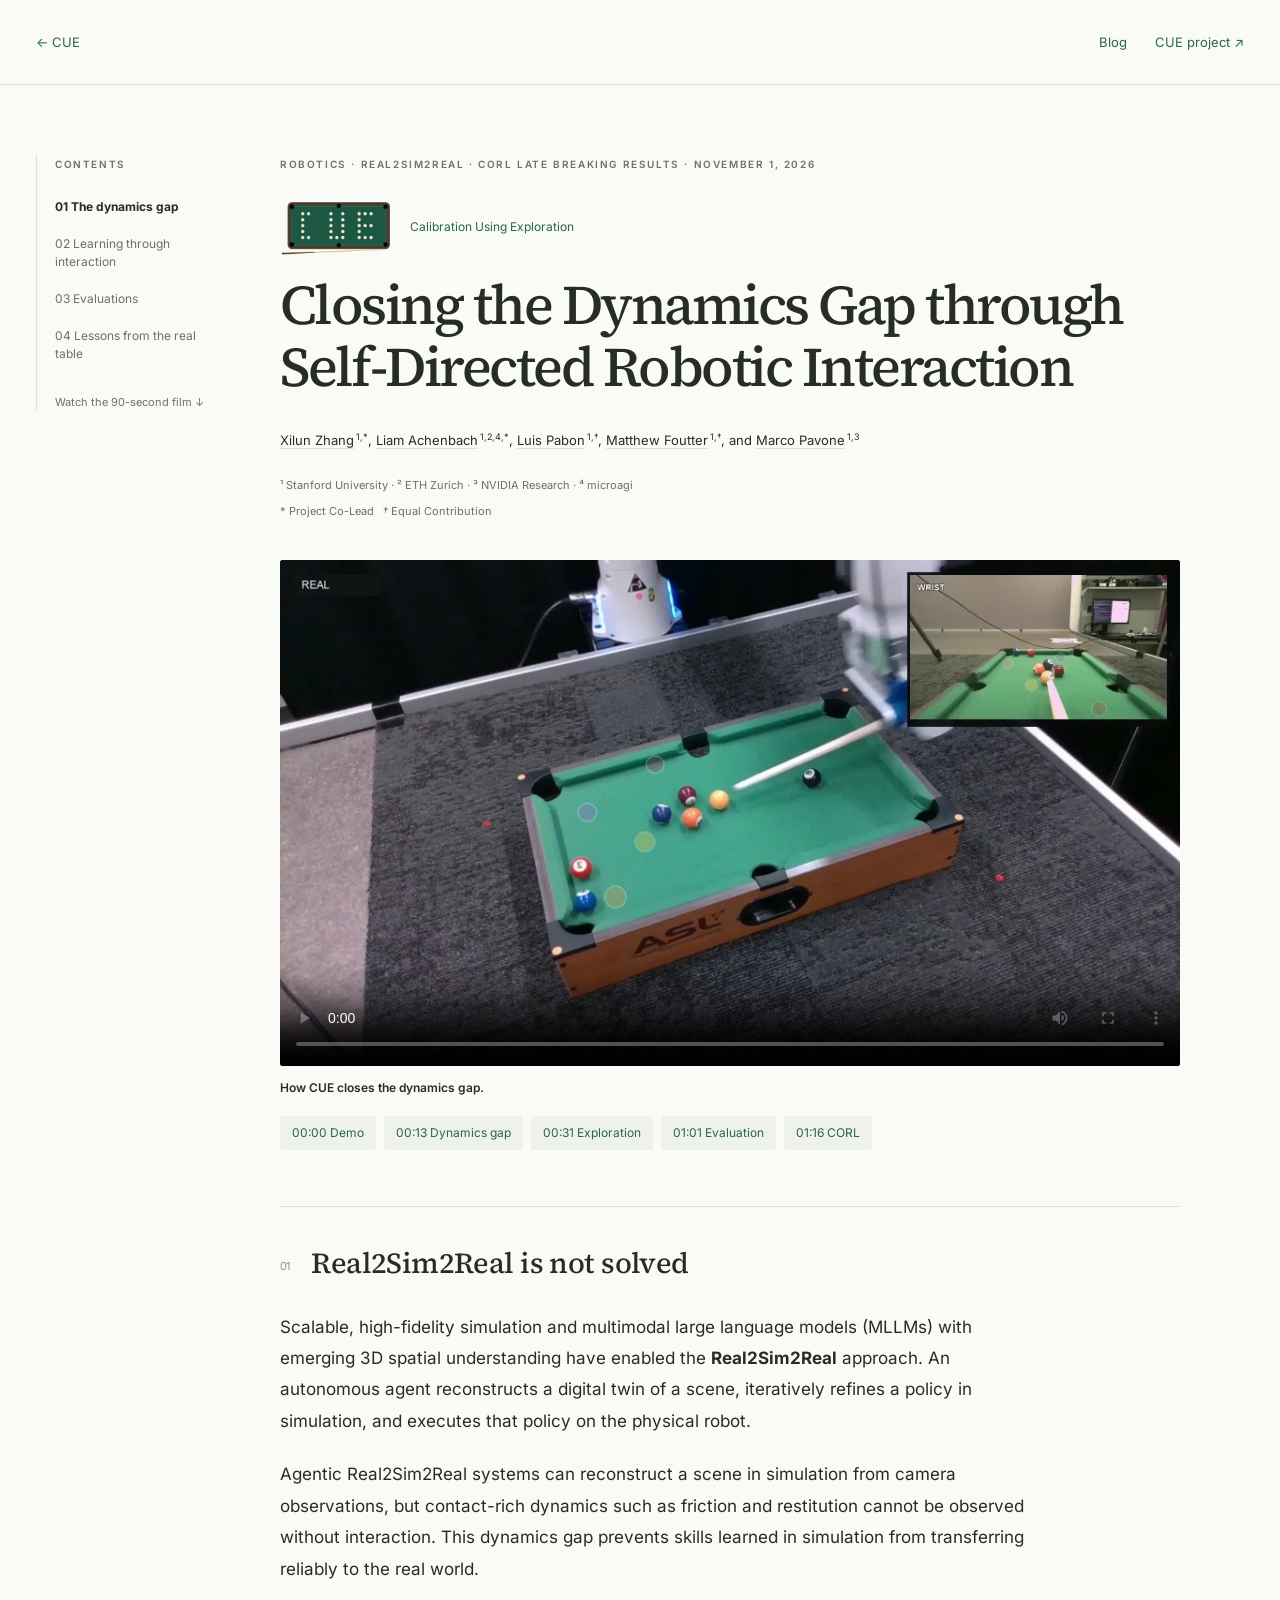
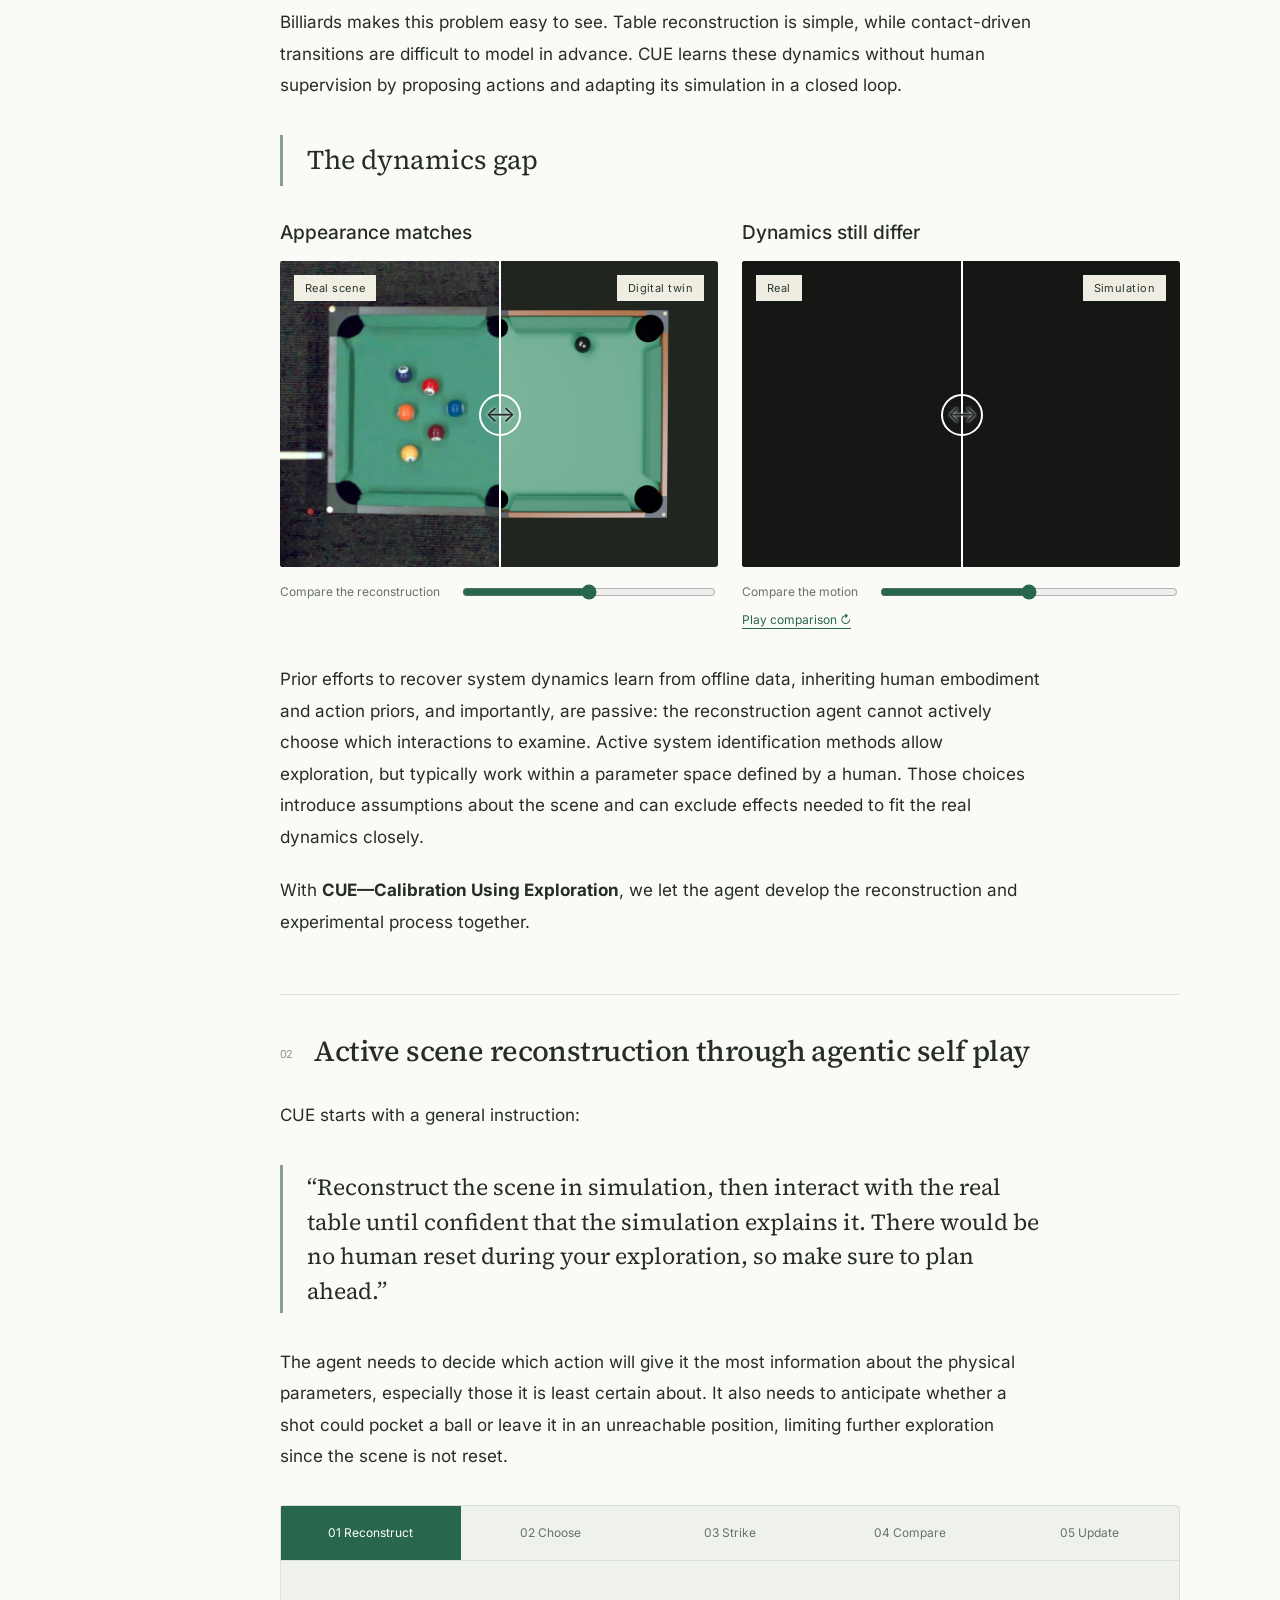
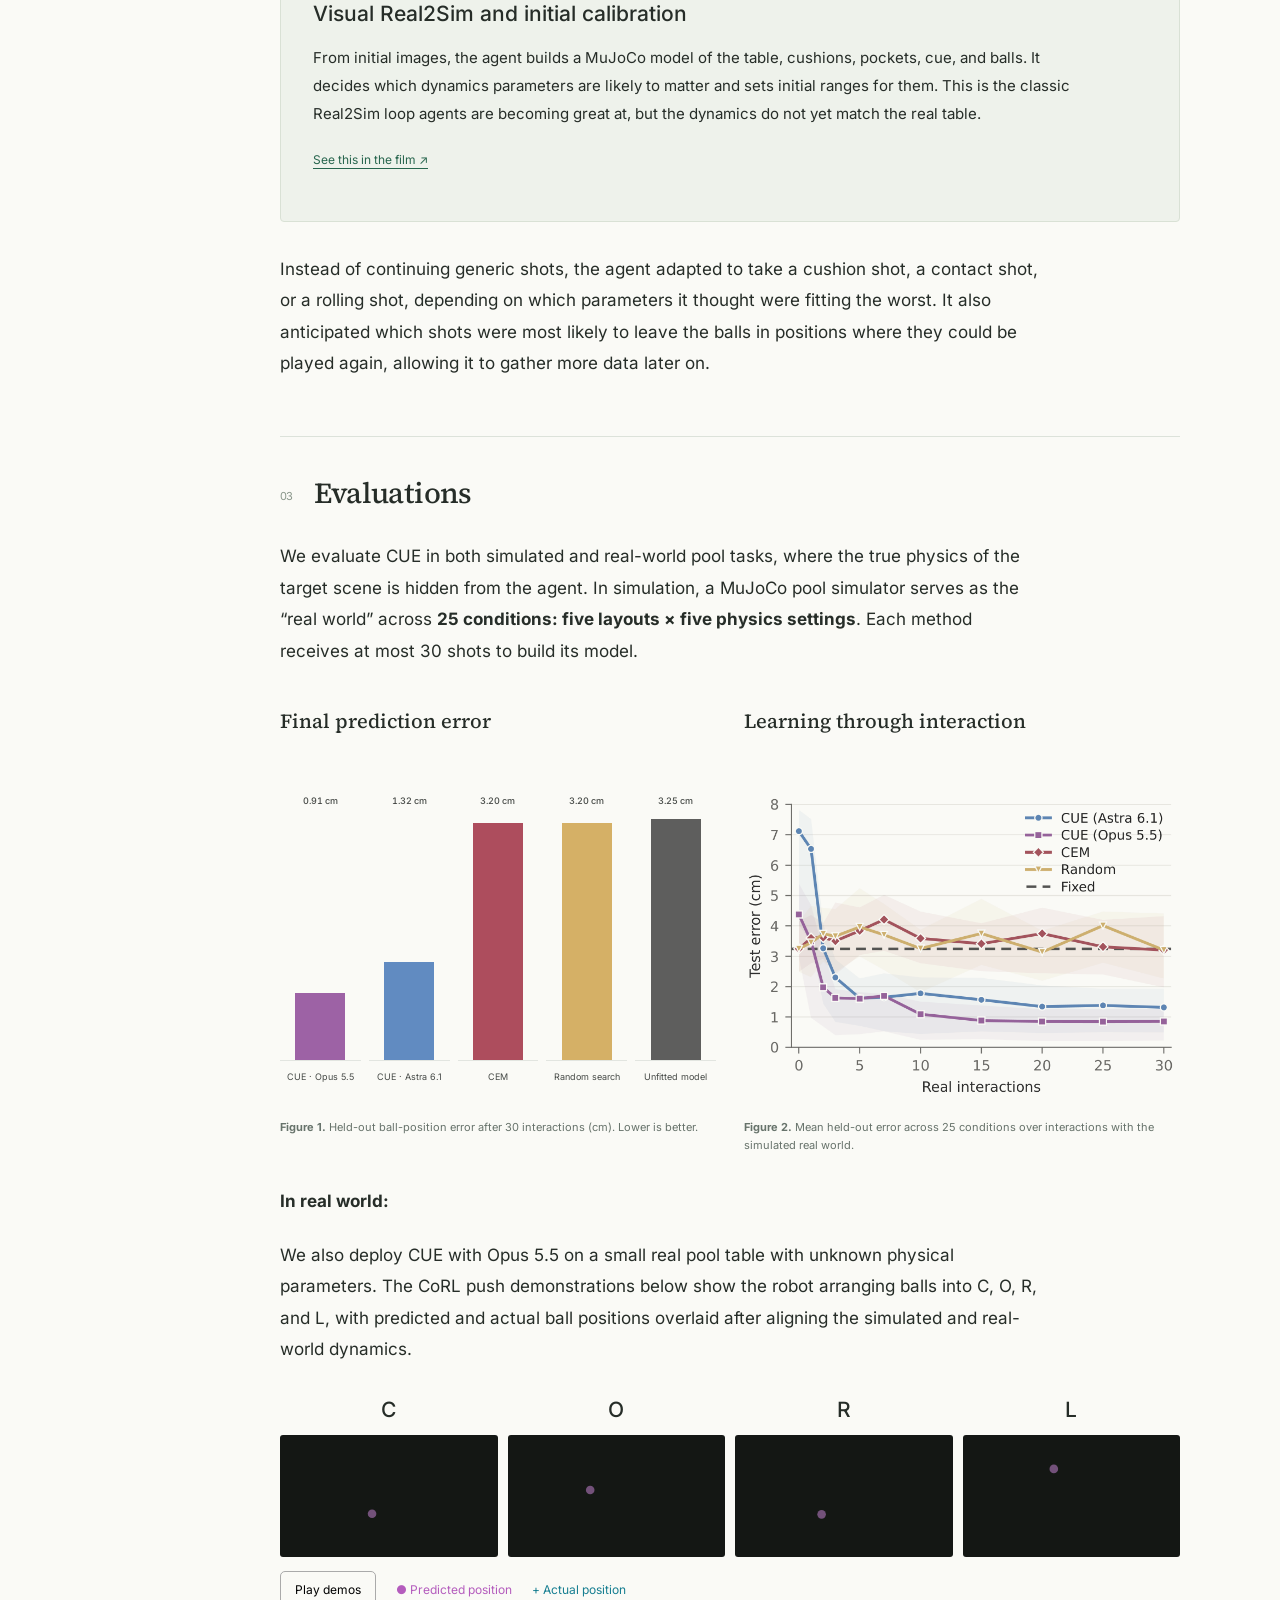
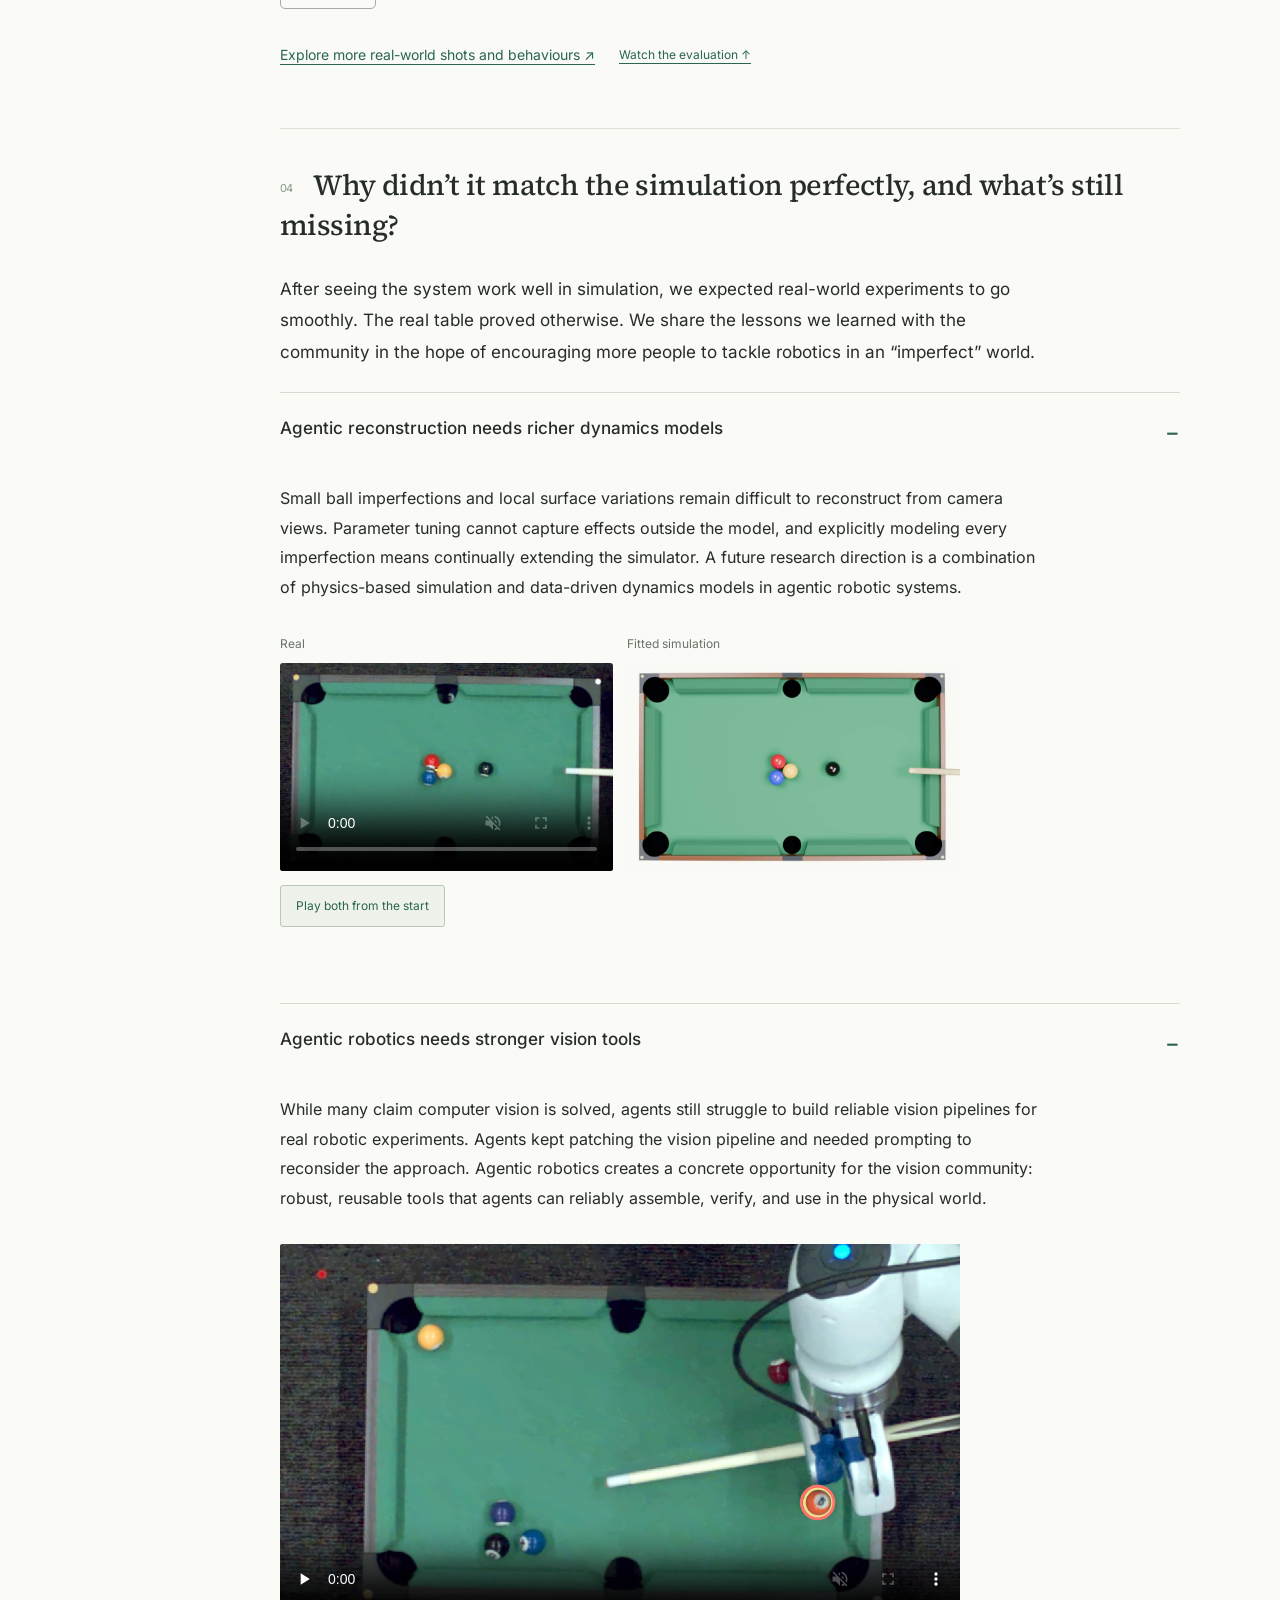
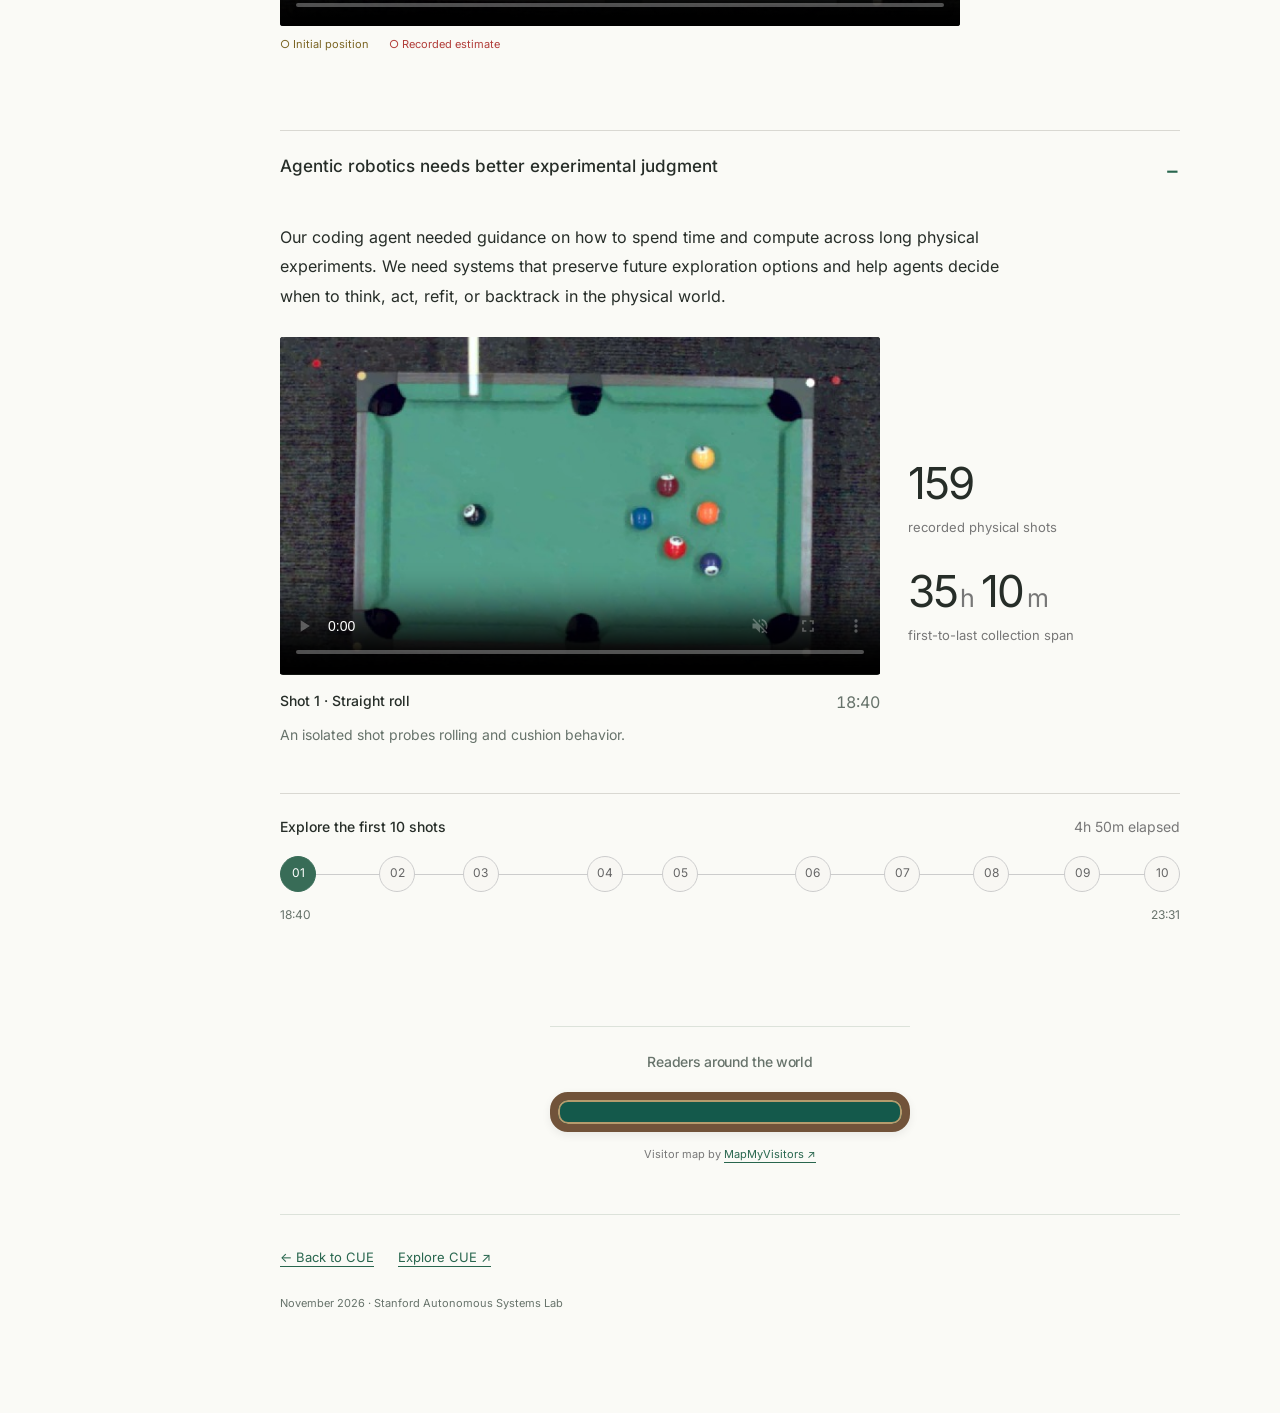
==== commit bb6b5922: "Sync website from corl_late_breaking (5841cda)" ====
--- a/blog/index.html
+++ b/blog/index.html
@@ -14,9 +14,9 @@
 <blockquote>The dynamics gap</blockquote>
 <div class="gap-comparisons"><figure><h3>Appearance matches</h3><div class="reveal" style="--split:50%"><img src="assets/sim.png" alt="Reconstructed pool table in simulation" width="960" height="672" loading="lazy"><div class="real-layer"><img src="assets/real.jpg" alt="Real pool table and measured ball positions" width="960" height="672" loading="lazy"></div><span class="image-label left">Real scene</span><span class="image-label right">Digital twin</span><div class="divider" aria-hidden="true">↔</div></div><label class="slider-label" for="reveal">Compare the reconstruction <input id="reveal" type="range" min="0" max="100" value="50" aria-label="Reveal real scene versus digital twin"></label></figure><figure><h3>Dynamics still differ</h3><div class="reveal gap-motion" style="--split:50%"><video id="gap-model" muted playsinline preload="metadata" src="assets/gap-model.mp4" aria-label="Simulated cushion rebound"></video><div class="real-layer"><video id="gap-real" muted playsinline preload="metadata" src="assets/gap-real.mp4" aria-label="Recorded real cushion rebound"></video></div><span class="image-label left">Real</span><span class="image-label right">Simulation</span><div class="divider" aria-hidden="true">↔</div></div><label class="slider-label">Compare the motion <input id="gap-motion-slider" type="range" min="0" max="100" value="50" aria-label="Compare real and simulated motion"></label><button type="button" class="text-button" id="gap-play">Play comparison ↻</button></figure></div>
 <p>Prior efforts to recover system dynamics learn from offline data, inheriting human embodiment and action priors, and importantly, are passive: the reconstruction agent cannot actively choose which interactions to examine. Active system identification methods allow exploration, but typically work within a parameter space defined by a human. Those choices introduce assumptions about the scene and can exclude effects needed to fit the real dynamics closely.</p><p>With <strong>CUE—Calibration Using Exploration</strong>, we let the agent develop the reconstruction and experimental process together.</p></section>
-<section id="exploration"><h2><span>02</span> Active scene reconstruction through agentic self play</h2><p>CUE starts with a general instruction:</p><blockquote class="instruction">“Reconstruct the scene in simulation, then interact with the real table until confident that the simulation explains it. There would be no human reset during your exploration, so make sure to plan ahead.”</blockquote><p>Every shot changes the table. A useful experiment must reveal something about the dynamics while leaving opportunities for further exploration.</p>
-<div class="wide method"><div class="step-tabs" role="tablist" aria-label="Calibration stages"><button id="tab-0" role="tab" aria-controls="method-panel" aria-selected="true" data-step="0">01 Reconstruct</button><button id="tab-1" role="tab" aria-controls="method-panel" aria-selected="false" tabindex="-1" data-step="1">02 Choose</button><button id="tab-2" role="tab" aria-controls="method-panel" aria-selected="false" tabindex="-1" data-step="2">03 Strike</button><button id="tab-3" role="tab" aria-controls="method-panel" aria-selected="false" tabindex="-1" data-step="3">04 Compare</button><button id="tab-4" role="tab" aria-controls="method-panel" aria-selected="false" tabindex="-1" data-step="4">05 Update</button></div><div id="method-panel" role="tabpanel" aria-labelledby="tab-0"><span class="eyebrow" id="step-kicker">Form a prior</span><h3 id="step-title">Build the scene, then decide what to measure.</h3><p id="step-copy">From initial images, the agent builds a MuJoCo model of the table, cushions, pockets, cue, and balls. It decides which dynamics parameters are likely to matter and sets initial ranges for them: plausible, but not yet grounded in this table.</p><button class="text-button" id="step-video" data-time="31">See this in the film ↗</button></div></div>
-<p>To compare simulation with reality, the agent first built a camera-based ball tracker that turns each real shot into a trajectory comparable to a simulated rollout. It then fit physical parameters by minimizing sim-to-real trajectory difference with CMA-ES over parallel MuJoCo instances replaying recorded shots from their observed initial states.</p><p>Instead of continuing its generic opening shots, it proposed new shots targeting the parts of the scene its fitted model explained worst. It could revise the search strategy, refit the model, and test again.</p></section>
+<section id="exploration"><h2><span>02</span> Active scene reconstruction through agentic self play</h2><p>CUE starts with a general instruction:</p><blockquote class="instruction">“Reconstruct the scene in simulation, then interact with the real table until confident that the simulation explains it. There would be no human reset during your exploration, so make sure to plan ahead.”</blockquote><p>The agent needs to decide which action will give it the most information about the physical parameters, especially those it is least certain about. It also needs to anticipate whether a shot could pocket a ball or leave it in an unreachable position, limiting further exploration since the scene is not reset.</p>
+<div class="wide method"><div class="step-tabs" role="tablist" aria-label="Calibration stages"><button id="tab-0" role="tab" aria-controls="method-panel" aria-selected="true" data-step="0">01 Reconstruct</button><button id="tab-1" role="tab" aria-controls="method-panel" aria-selected="false" tabindex="-1" data-step="1">02 Choose</button><button id="tab-2" role="tab" aria-controls="method-panel" aria-selected="false" tabindex="-1" data-step="2">03 Strike</button><button id="tab-3" role="tab" aria-controls="method-panel" aria-selected="false" tabindex="-1" data-step="3">04 Compare</button><button id="tab-4" role="tab" aria-controls="method-panel" aria-selected="false" tabindex="-1" data-step="4">05 Update</button></div><div id="method-panel" role="tabpanel" aria-labelledby="tab-0"><h3 id="step-title">Visual Real2Sim and initial calibration</h3><p id="step-copy">From initial images, the agent builds a MuJoCo model of the table, cushions, pockets, cue, and balls. It decides which dynamics parameters are likely to matter and sets initial ranges for them. This is the classic Real2Sim loop agents are becoming great at, but the dynamics do not yet match the real table.</p><button class="text-button" id="step-video" data-time="31">See this in the film ↗</button></div></div>
+<p>Instead of continuing generic shots, the agent adapted to take a cushion shot, a contact shot, or a rolling shot, depending on which parameters it thought were fitting the worst. It also anticipated which shots were most likely to leave the balls in positions where they could be played again, allowing it to gather more data later on.</p></section>
 <section id="results"><h2><span>03</span> Evaluations</h2><p>We evaluate CUE in both simulated and real-world pool tasks, where the true physics of the target scene is hidden from the agent. In simulation, a MuJoCo pool simulator serves as the “real world” across <strong>25 conditions: five layouts × five physics settings</strong>. Each method receives at most 30 shots to build its model.</p><div class="evaluation-figures"><figure class="wide benchmark"><div class="chart-head"><div><h3>Final prediction error</h3></div></div><div class="bars vertical-bars" aria-label="Mean held-out ball-position errors in centimeters"><div class="bar-row"><span>CUE · Opus 5.5</span><div class="track"><i style="height:28%" class="cue-bar"></i></div><b>0.91 cm</b></div><div class="bar-row"><span>CUE · Astra 6.1</span><div class="track"><i style="height:40.62%" class="cue-bar second"></i></div><b>1.32 cm</b></div><div class="bar-row"><span>CEM</span><div class="track"><i style="height:98.46%"></i></div><b>3.20 cm</b></div><div class="bar-row"><span>Random search</span><div class="track"><i style="height:98.46%"></i></div><b>3.20 cm</b></div><div class="bar-row"><span>Unfitted model</span><div class="track"><i style="height:100%"></i></div><b>3.25 cm</b></div></div><figcaption><strong>Figure 1.</strong> Held-out ball-position error after 30 interactions (cm). Lower is better.</figcaption></figure><figure class="wide paper-curve"><div class="chart-head"><div><h3>Learning through interaction</h3></div></div><img src="assets/paper-learning-curve.png" alt="Paper Figure 1: held-out error versus interactions for CUE and baselines, with percentile bands"><figcaption><strong>Figure 2.</strong> Mean held-out error across 25 conditions over interactions with the simulated real world.</figcaption></figure></div><p><strong>In real world:</strong></p><p>We also deploy CUE with Opus 5.5 on a small real pool table with unknown physical parameters. The CoRL push demonstrations below show the robot arranging balls into C, O, R, and L, with predicted and actual ball positions overlaid after aligning the simulated and real-world dynamics.</p><figure class="wide corl-demo" id="corl-demo"><div class="corl-four"><div><h3>C</h3><div class="corl-panel"><video muted playsinline preload="metadata" src="assets/corl-c.mp4" aria-label="Letter C real-world pushes"></video><svg viewBox="0 0 960 540" aria-hidden="true"></svg></div></div><div><h3>O</h3><div class="corl-panel"><video muted playsinline preload="metadata" src="assets/corl-o.mp4" aria-label="Letter O real-world pushes"></video><svg viewBox="0 0 960 540" aria-hidden="true"></svg></div></div><div><h3>R</h3><div class="corl-panel"><video muted playsinline preload="metadata" src="assets/corl-r.mp4" aria-label="Letter R real-world pushes"></video><svg viewBox="0 0 960 540" aria-hidden="true"></svg></div></div><div><h3>L</h3><div class="corl-panel"><video muted playsinline preload="metadata" src="assets/corl-l.mp4" aria-label="Letter L real-world pushes"></video><svg viewBox="0 0 960 540" aria-hidden="true"></svg></div></div></div><div class="corl-controls"><button type="button" id="corl-play">Play demos</button><span style="color:#b45cbd">● Predicted position</span><span style="color:#167e91">+ Actual position</span></div></figure><div class="links-row"><a href="https://cue-dynamics.github.io/#prediction-results">Explore more real-world shots and behaviours ↗</a><button class="text-button" data-time="61">Watch the evaluation ↑</button></div></section>
 <section id="lessons"><h2><span>04</span> Why didn’t it match the simulation perfectly, and what’s still missing?</h2><p>After seeing the system work well in simulation, we expected real-world experiments to go smoothly. The real table proved otherwise. We share the lessons we learned with the community in the hope of encouraging more people to tackle robotics in an “imperfect” world.</p><details open><summary>Agentic reconstruction needs richer dynamics models</summary><div><p>Small ball imperfections and local surface variations remain difficult to reconstruct from camera views. Parameter tuning cannot capture effects outside the model, and explicitly modeling every imperfection means continually extending the simulator. A future research direction is a combination of physics-based simulation and data-driven dynamics models in agentic robotic systems.</p><figure class="break-demo"><div class="break-pair"><div><span class="demo-label">Real</span><video id="break-real" controls muted playsinline preload="metadata" poster="assets/break-real.jpg" aria-label="Real three-ball break"><source src="assets/break-real.mp4" type="video/mp4"></video></div><div><span class="demo-label">Fitted simulation</span><video id="break-model" muted playsinline preload="metadata" poster="assets/break-model.jpg" aria-label="Fitted simulation of the same three-ball break"><source src="assets/break-model.mp4" type="video/mp4"></video></div></div><button type="button" class="demo-button" id="replay-break">Play both from the start</button><p id="break-status" role="status"></p></figure></div></details><details open><summary>Agentic robotics needs stronger vision tools</summary><div><p>While many claim computer vision is solved, agents still struggle to build reliable vision pipelines for real robotic experiments. Agents kept patching the vision pipeline and needed prompting to reconsider the approach. Agentic robotics creates a concrete opportunity for the vision community: robust, reusable tools that agents can reliably assemble, verify, and use in the physical world.</p><figure><div class="tracking-demo"><video id="tracking-video" controls muted playsinline preload="none" poster="assets/tracking-live.jpg" aria-label="Recorded tracking failure: a stationary ball and the moving cue"><source src="assets/tracking-live.mp4" type="video/mp4"></video><svg id="track-overlay" viewBox="0 0 960 540" aria-hidden="true"><path id="track-path"/><line id="track-error"/><circle id="track-start" r="20"/><circle id="track-estimate" r="23"/></svg></div><div class="track-legend"><span>○ Initial position</span><span>○ Recorded estimate</span></div></figure></div></details><details open><summary>Agentic robotics needs better experimental judgment</summary><div><p>Our coding agent needed guidance on how to spend time and compute across long physical experiments. We need systems that preserve future exploration options and help agents decide when to think, act, refit, or backtrack in the physical world.</p><div class="experiment-layout" id="experiment-demo"><figure class="shot-demo"><video id="lesson-shot" controls muted playsinline preload="metadata" poster="assets/shot-01.jpg" aria-label="Exploration shot 1: Straight roll"><source src="assets/shot-01.mp4" type="video/mp4"></video><figcaption><div class="shot-heading"><strong id="shot-heading">Shot 1 · Straight roll</strong><time id="shot-time">18:40</time></div><p id="shot-description">An isolated shot probes rolling and cushion behavior.</p></figcaption></figure><aside class="experiment-metrics"><p><strong>159</strong><span>recorded physical shots</span></p><p><strong>35<small>h</small>10<small>m</small></strong><span>first-to-last collection span</span></p></aside><div class="experiment-timeline"><div class="experiment-timeline-heading"><strong>Explore the first 10 shots</strong><span>4h 50m elapsed</span></div><div class="shot-selector" role="group" aria-label="Choose one of the first ten exploration shots"><button type="button" data-shot="0" style="left:0.00%" aria-pressed="true" aria-label="Play exploration shot 1">01</button><button type="button" data-shot="1" style="left:11.50%" aria-pressed="false" aria-label="Play exploration shot 2">02</button><button type="button" data-shot="2" style="left:21.13%" aria-pressed="false" aria-label="Play exploration shot 3">03</button><button type="button" data-shot="3" style="left:35.54%" aria-pressed="false" aria-label="Play exploration shot 4">04</button><button type="button" data-shot="4" style="left:44.25%" aria-pressed="false" aria-label="Play exploration shot 5">05</button><button type="button" data-shot="5" style="left:59.60%" aria-pressed="false" aria-label="Play exploration shot 6">06</button><button type="button" data-shot="6" style="left:69.95%" aria-pressed="false" aria-label="Play exploration shot 7">07</button><button type="button" data-shot="7" style="left:80.22%" aria-pressed="false" aria-label="Play exploration shot 8">08</button><button type="button" data-shot="8" style="left:90.78%" aria-pressed="false" aria-label="Play exploration shot 9">09</button><button type="button" data-shot="9" style="left:100.00%" aria-pressed="false" aria-label="Play exploration shot 10">10</button></div><div class="timeline-labels"><span>18:40</span><span>23:31</span></div><span id="shot-marker" hidden></span><p id="shot-status" role="status"></p></div></div></div></details></section>
 <aside class="visitor-map" id="visitors" aria-label="Visitor world map"><h2>Readers around the world</h2><div class="visitor-pool-frame"><script type="text/javascript" id="mapmyvisitors" src="https://mapmyvisitors.com/map.js?cl=76a998&amp;w=a&amp;t=tt&amp;d=RgPFj2zyXnPon4CxZe8X44_udCsYzmCPgT-ksWI3DKo&amp;co=14594b&amp;cmo=f3d477&amp;cmn=fff8e7&amp;ct=fff8e7"></script></div><p>Visitor map by <a href="https://mapmyvisitors.com/web/1c98m" target="_blank" rel="noopener">MapMyVisitors ↗</a></p></aside><footer><a href="https://cue-dynamics.github.io/">← Back to CUE</a><a href="https://cue-dynamics.github.io/">Explore CUE ↗</a><span>November 2026 · Stanford Autonomous Systems Lab</span></footer></main></div><script src="corl-demo.js?v=transparent-balls" defer></script><script src="gap-demo.js" defer></script><script type="module" src="https://static.cloudflareinsights.com/beacon.min.js" data-cf-beacon='{"token":"0eb6d7438dba4b5382177c0361741af4"}'></script></body></html>
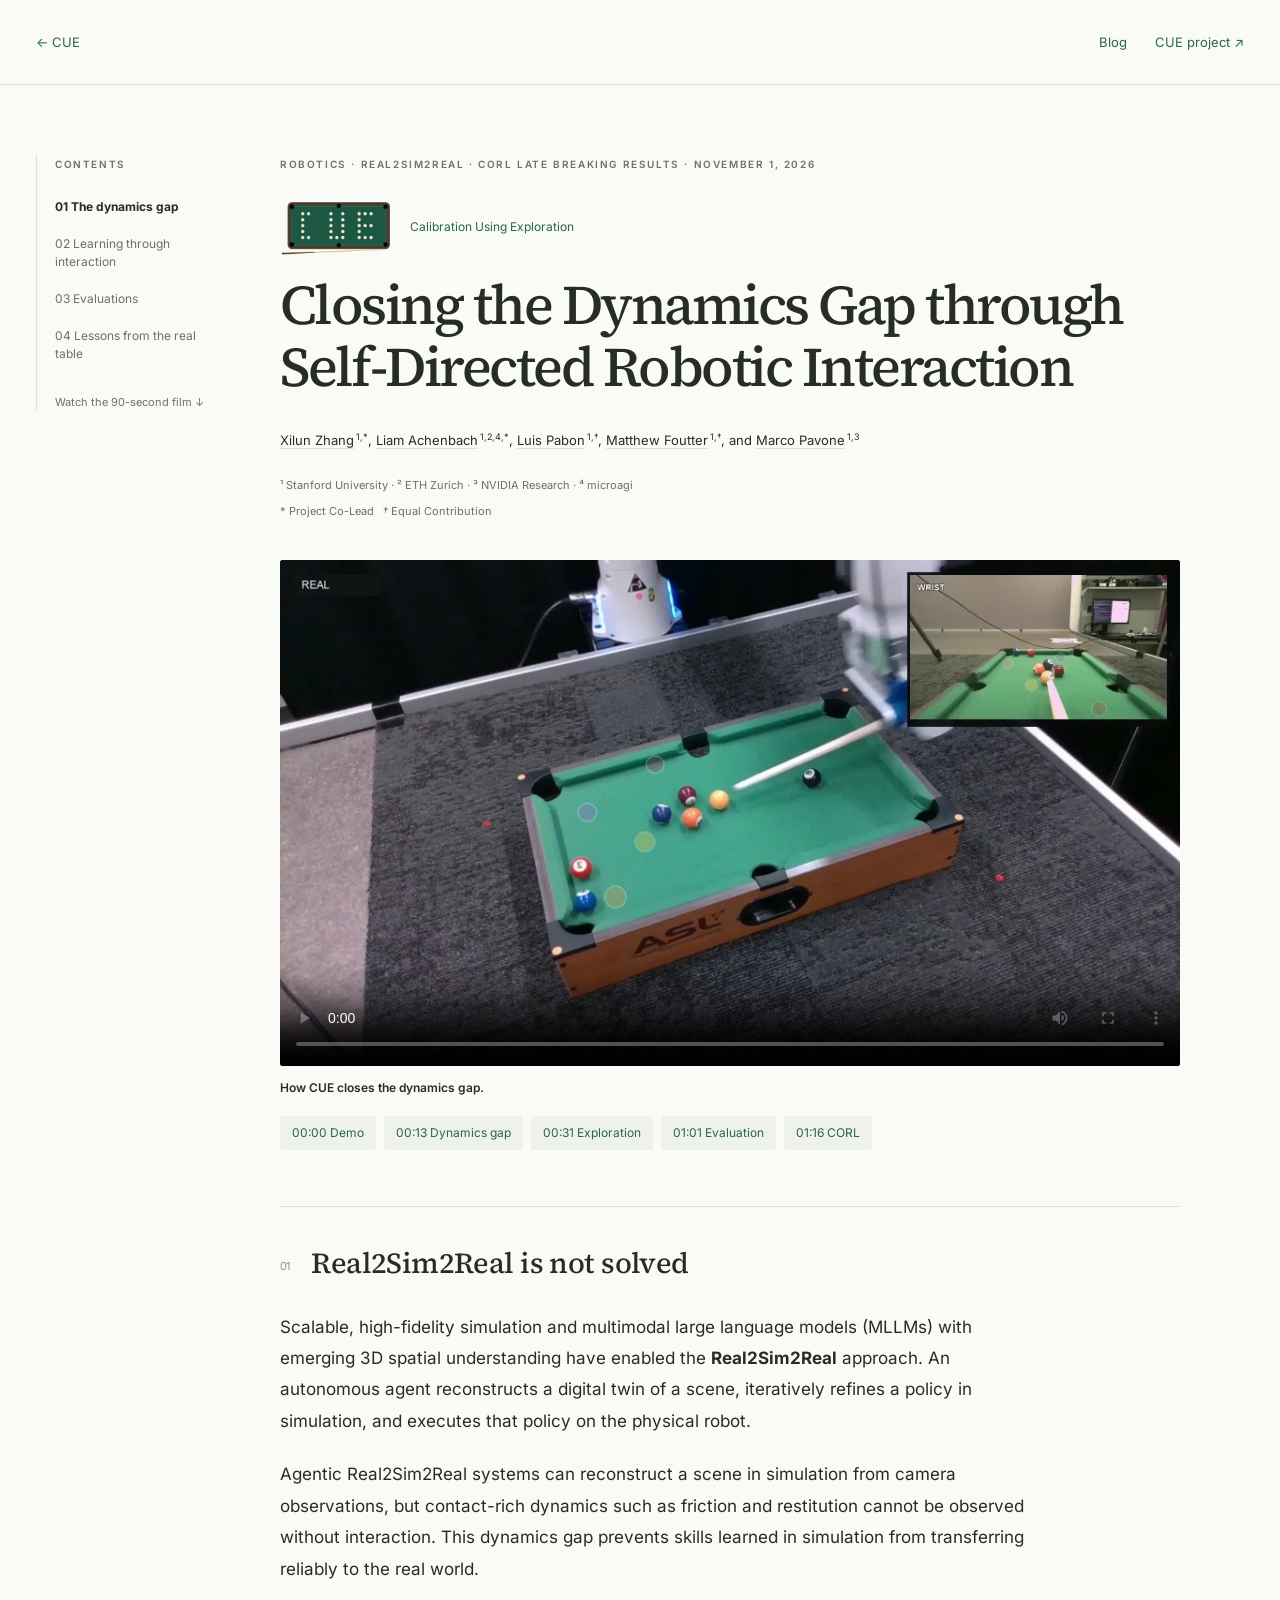
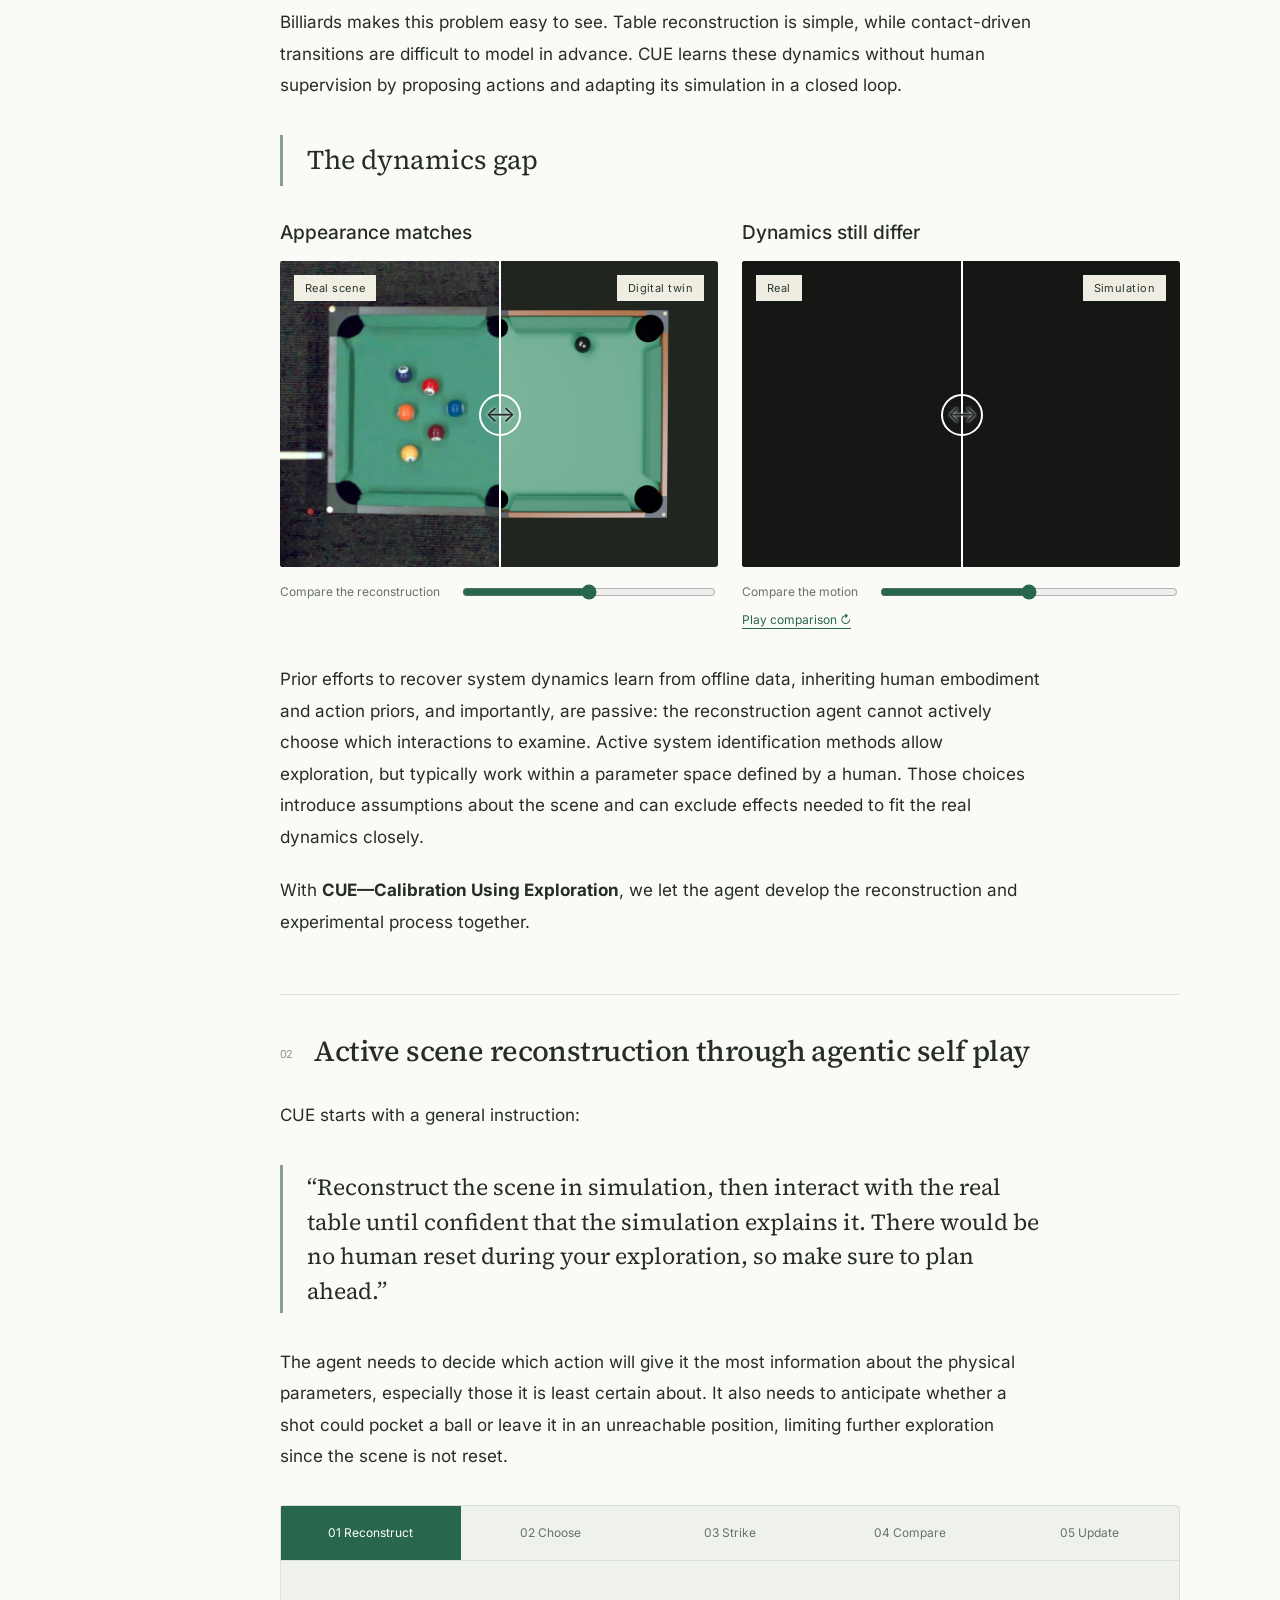
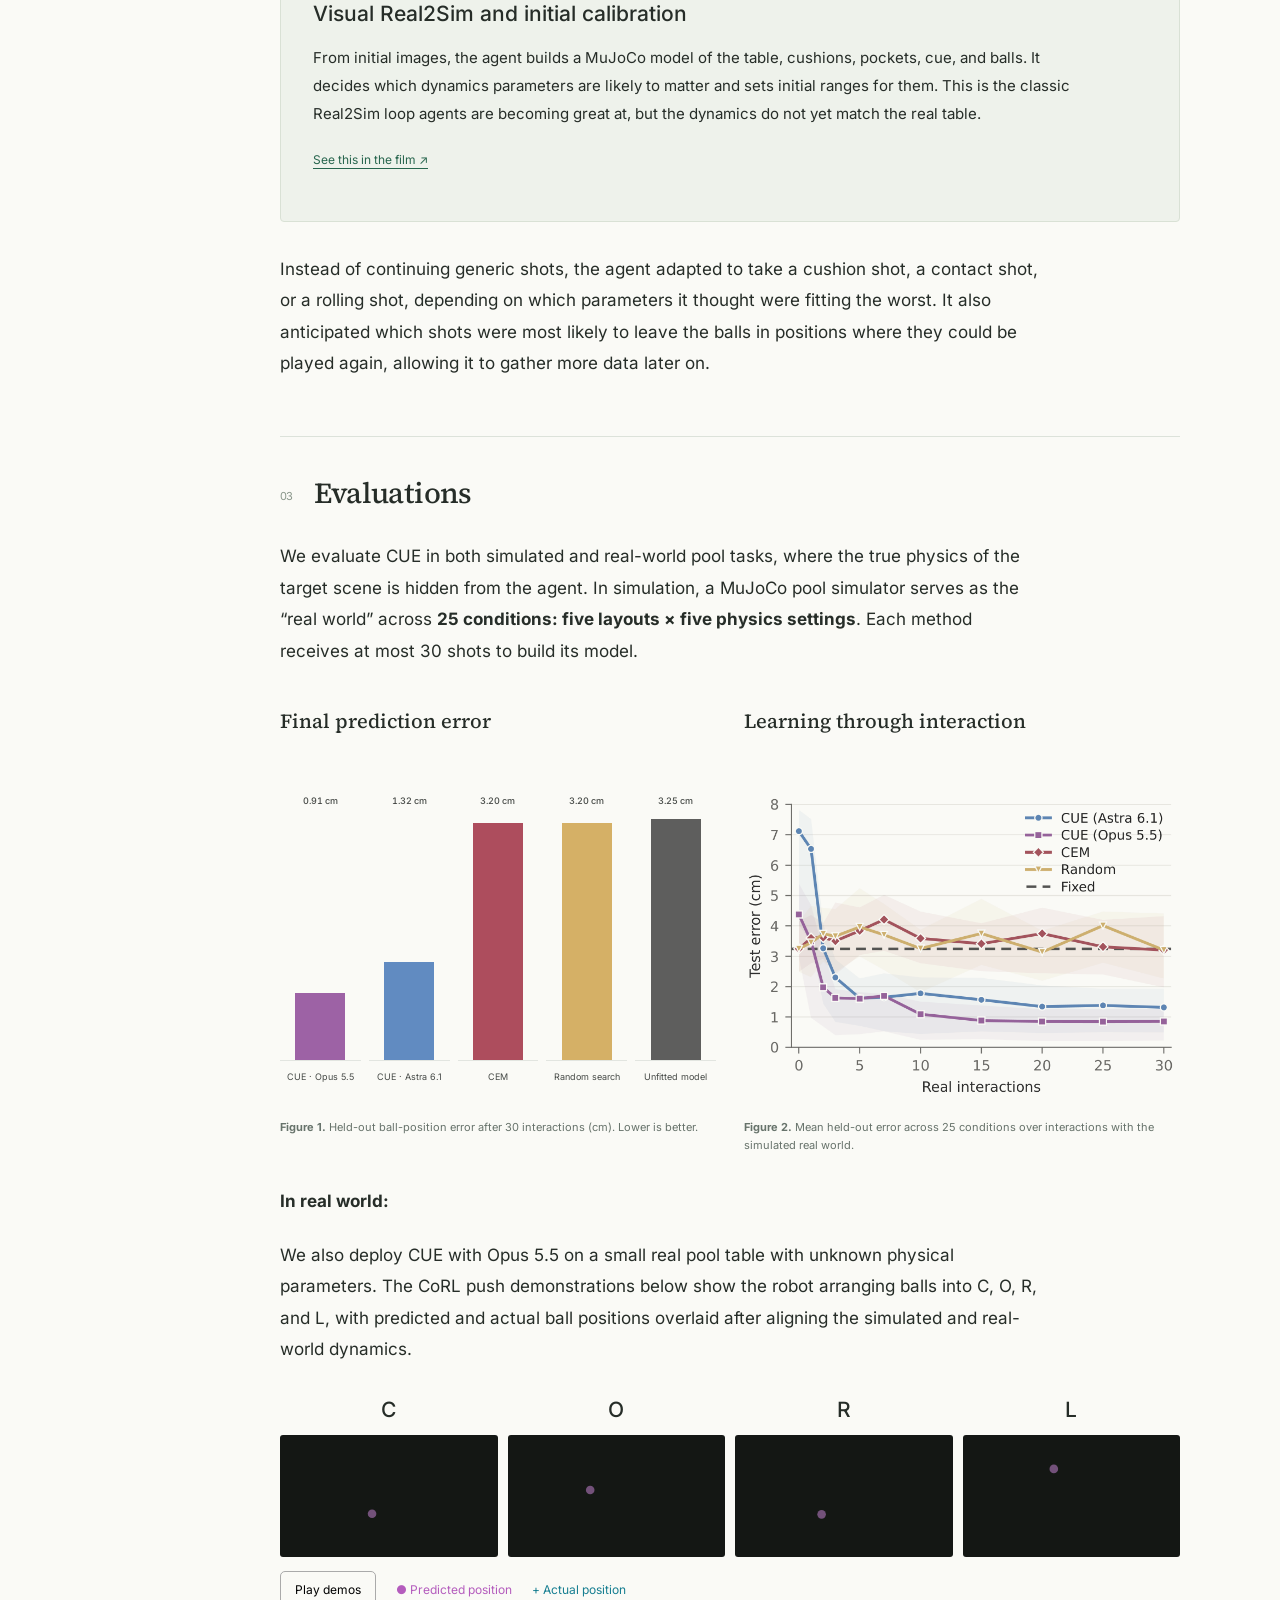
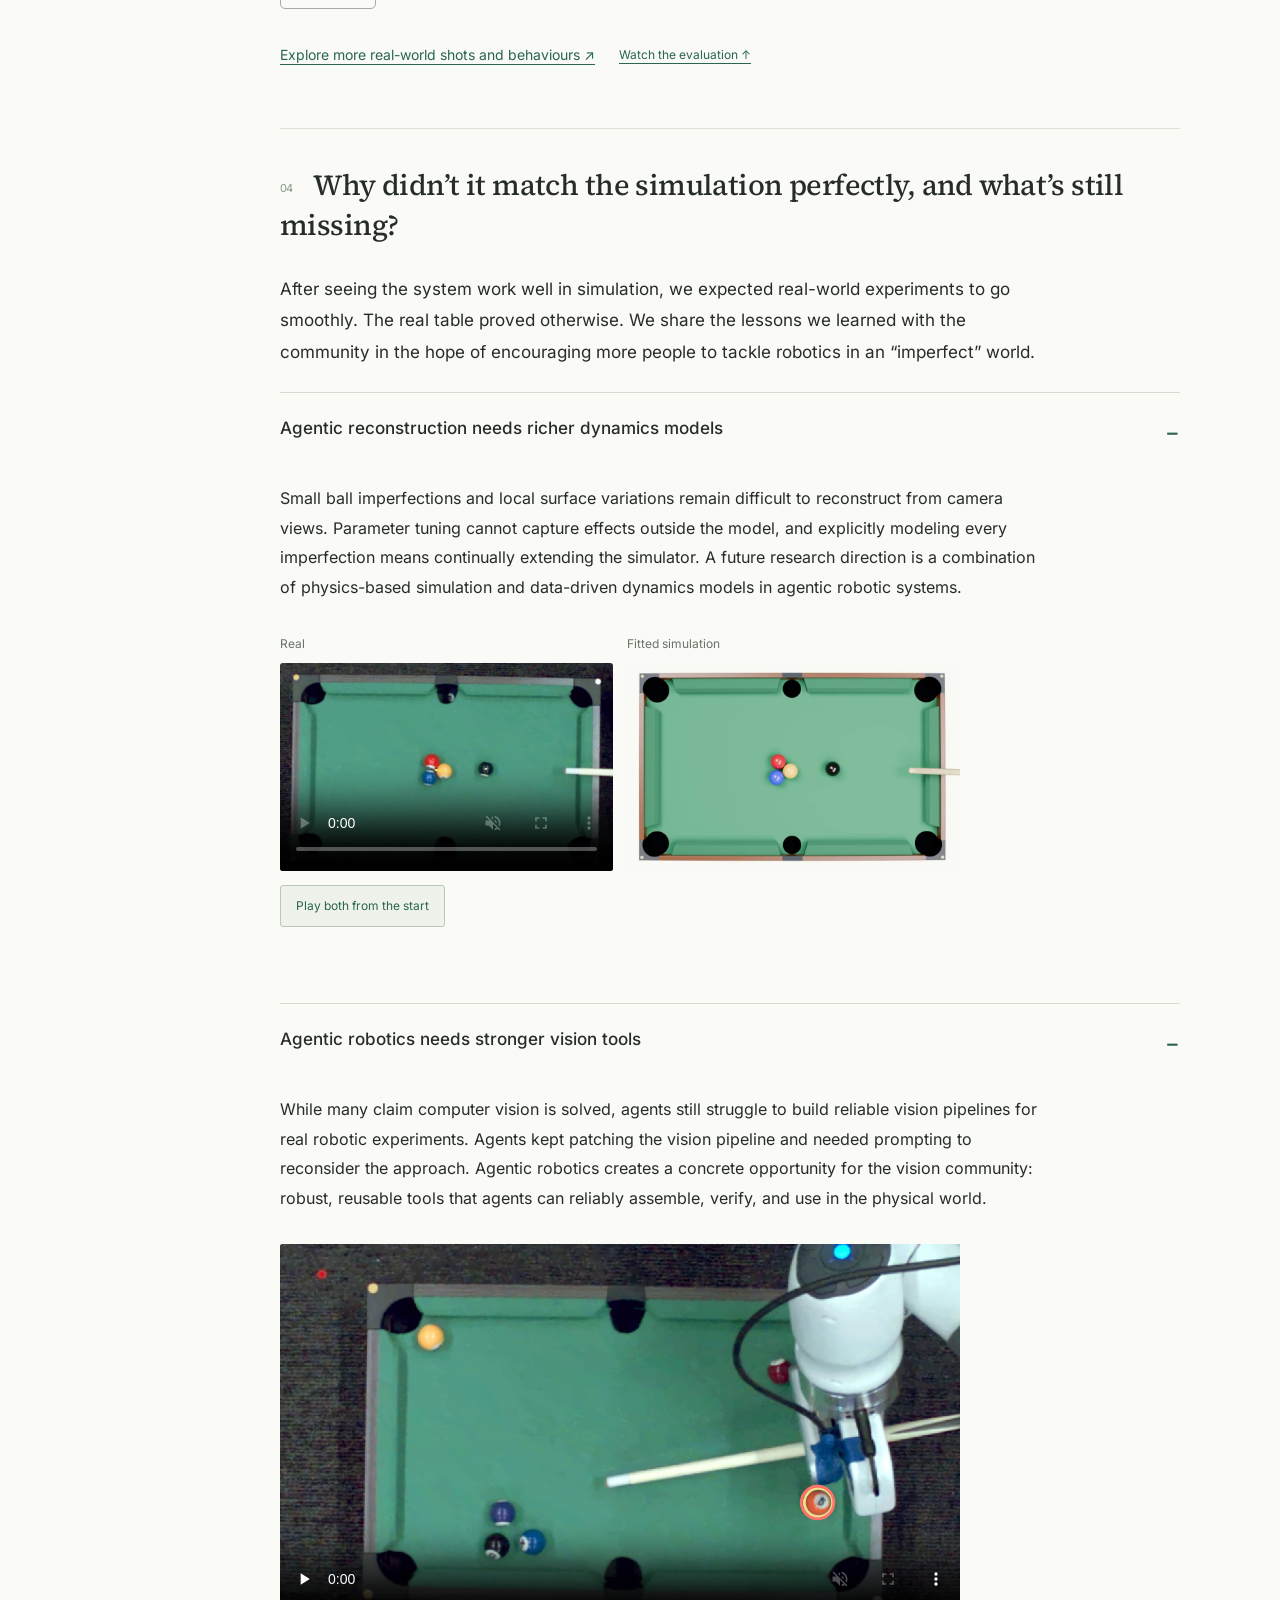
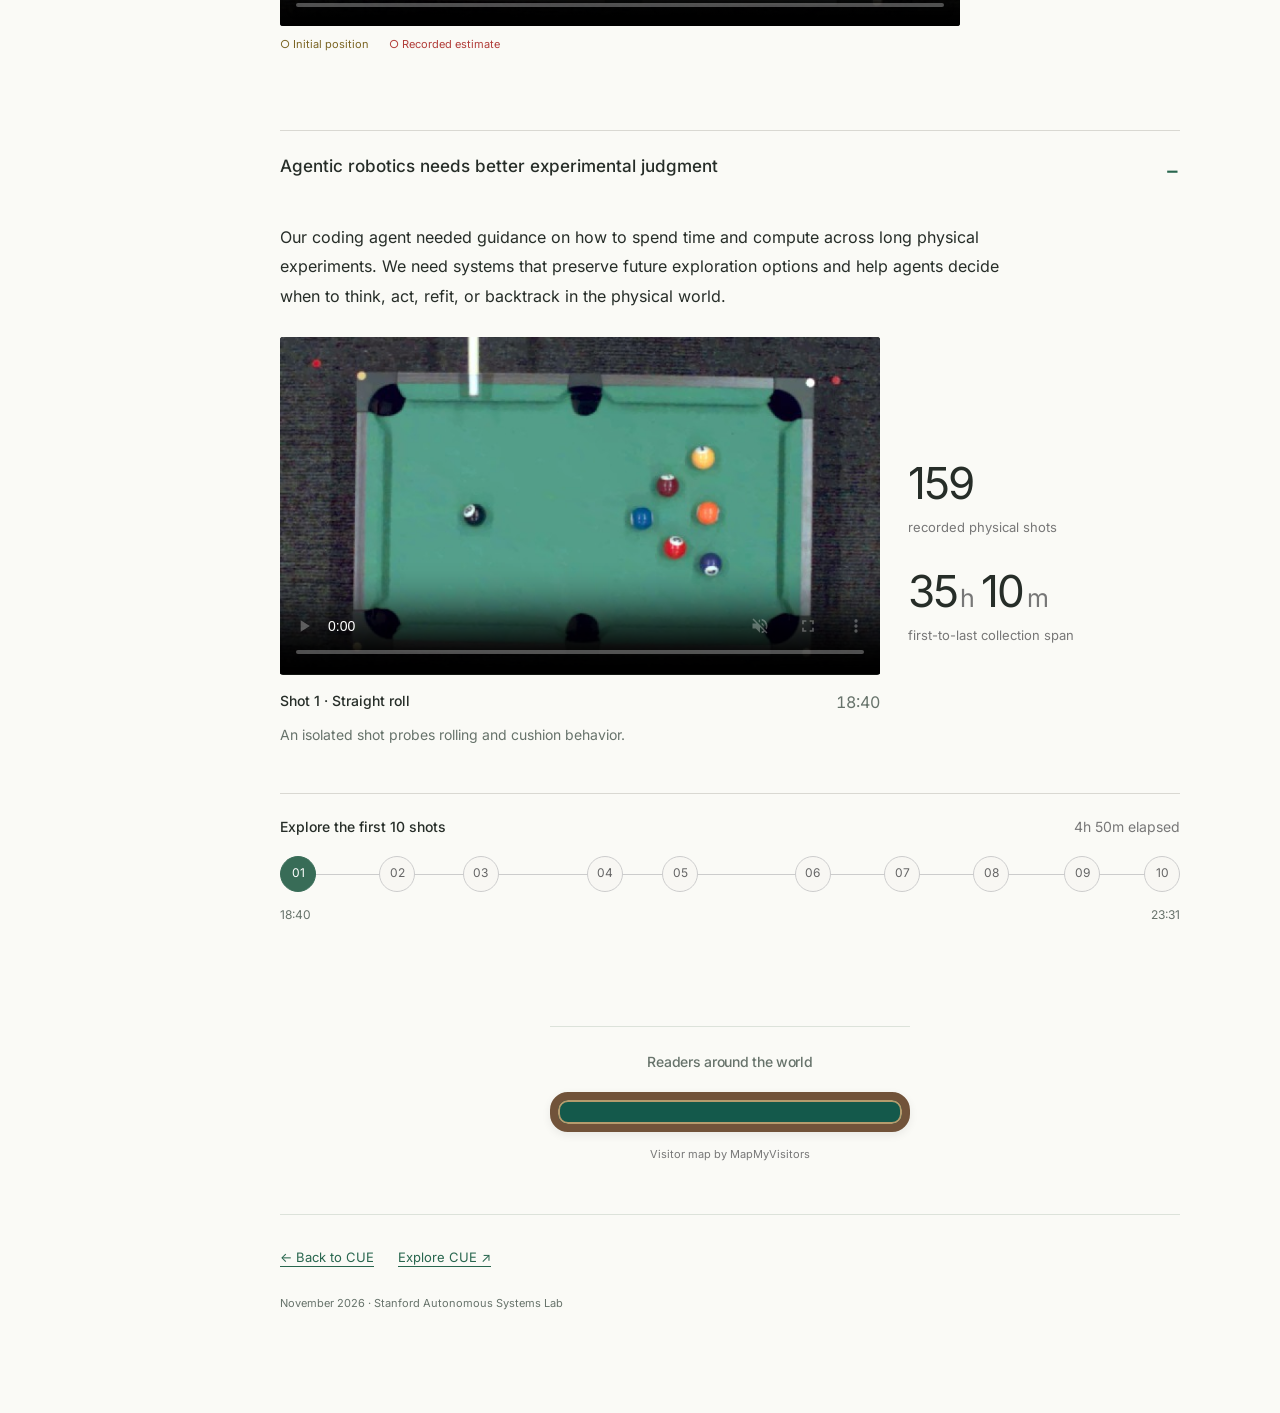
==== commit ec8b4f50: "Sync website from corl_late_breaking (601e7dd)" ====
--- a/blog/index.html
+++ b/blog/index.html
@@ -4,7 +4,7 @@
 <header class="masthead"><a class="home-link" href="/">← CUE</a><nav aria-label="Site navigation"><a href="/blog/">Blog</a><a href="https://cue-dynamics.github.io/">CUE project ↗</a></nav></header>
 <div class="layout"><aside class="contents"><span class="eyebrow">Contents</span><nav aria-label="Article contents"><a href="#gap">01 The dynamics gap</a><a href="#exploration">02 Learning through interaction</a><a href="#results">03 Evaluations</a><a href="#lessons">04 Lessons from the real table</a></nav><a class="aside-video" href="#overview">Watch the 90-second film ↓</a></aside>
 <main id="article"><header class="intro"><div class="eyebrow">Robotics · Real2Sim2Real · CoRL Late Breaking Results · November 1, 2026</div><div class="cue-lockup"><img src="assets/cue.png" alt="CUE, spelled with balls on a pool table"><span>Calibration Using Exploration</span></div><h1>Closing the Dynamics Gap through Self-Directed Robotic Interaction</h1>
-<div class="authors"><a href="https://xilunzhangrobo.github.io/">Xilun Zhang</a><sup>1,*</sup>, <a href="https://scholar.google.com/citations?user=NJTqs7QAAAAJ&amp;hl=en">Liam Achenbach</a><sup>1,2,4,*</sup>, <a href="https://luispabon.info/">Luis Pabon</a><sup>1,†</sup>, <a href="https://scholar.google.com/citations?user=DsWNh1YAAAAJ&amp;hl=en">Matthew Foutter</a><sup>1,†</sup>, and <a href="https://web.stanford.edu/~pavone/">Marco Pavone</a><sup>1,3</sup></div><p class="affiliations">¹ Stanford University · ² ETH Zurich · ³ NVIDIA Research · ⁴ microagi<br><span>* Project Co-Lead &nbsp; † Equal Contribution</span></p></header>
+<div class="authors"><a href="https://xilunzhangrobo.github.io/">Xilun Zhang</a><sup>1,*</sup>, <a href="https://lachenbach.github.io/">Liam Achenbach</a><sup>1,2,4,*</sup>, <a href="https://luispabon.info/">Luis Pabon</a><sup>1,†</sup>, <a href="https://scholar.google.com/citations?user=DsWNh1YAAAAJ&amp;hl=en">Matthew Foutter</a><sup>1,†</sup>, and <a href="https://web.stanford.edu/~pavone/">Marco Pavone</a><sup>1,3</sup></div><p class="affiliations">¹ Stanford University · ² ETH Zurich · ³ NVIDIA Research · ⁴ microagi<br><span>* Project Co-Lead &nbsp; † Equal Contribution</span></p></header>
 <figure class="wide film" id="overview"><video id="overview-video" controls playsinline preload="metadata" poster="assets/poster.jpg" aria-label="CUE 90-second project overview"><source src="assets/cue-90s-microagi.mp4" type="video/mp4"><a href="assets/cue-90s-microagi.mp4">Download the CUE overview</a></video><figcaption><span>How CUE closes the dynamics gap.</span></figcaption><div class="chapters" aria-label="Video chapters"><button data-time="0">00:00 Demo</button><button data-time="13">00:13 Dynamics gap</button><button data-time="31">00:31 Exploration</button><button data-time="61">01:01 Evaluation</button><button data-time="76">01:16 CORL</button></div><p id="play-status" role="status"></p></figure>
 <section id="gap"><h2><span>01</span> Real2Sim2Real is not solved</h2>
 <p>Scalable, high-fidelity simulation and multimodal large language models (MLLMs) with emerging 3D spatial understanding have enabled the <strong>Real2Sim2Real</strong> approach. An autonomous agent reconstructs a digital twin of a scene, iteratively refines a policy in simulation, and executes that policy on the physical robot.</p>
@@ -19,4 +19,4 @@
 <p>Instead of continuing generic shots, the agent adapted to take a cushion shot, a contact shot, or a rolling shot, depending on which parameters it thought were fitting the worst. It also anticipated which shots were most likely to leave the balls in positions where they could be played again, allowing it to gather more data later on.</p></section>
 <section id="results"><h2><span>03</span> Evaluations</h2><p>We evaluate CUE in both simulated and real-world pool tasks, where the true physics of the target scene is hidden from the agent. In simulation, a MuJoCo pool simulator serves as the “real world” across <strong>25 conditions: five layouts × five physics settings</strong>. Each method receives at most 30 shots to build its model.</p><div class="evaluation-figures"><figure class="wide benchmark"><div class="chart-head"><div><h3>Final prediction error</h3></div></div><div class="bars vertical-bars" aria-label="Mean held-out ball-position errors in centimeters"><div class="bar-row"><span>CUE · Opus 5.5</span><div class="track"><i style="height:28%" class="cue-bar"></i></div><b>0.91 cm</b></div><div class="bar-row"><span>CUE · Astra 6.1</span><div class="track"><i style="height:40.62%" class="cue-bar second"></i></div><b>1.32 cm</b></div><div class="bar-row"><span>CEM</span><div class="track"><i style="height:98.46%"></i></div><b>3.20 cm</b></div><div class="bar-row"><span>Random search</span><div class="track"><i style="height:98.46%"></i></div><b>3.20 cm</b></div><div class="bar-row"><span>Unfitted model</span><div class="track"><i style="height:100%"></i></div><b>3.25 cm</b></div></div><figcaption><strong>Figure 1.</strong> Held-out ball-position error after 30 interactions (cm). Lower is better.</figcaption></figure><figure class="wide paper-curve"><div class="chart-head"><div><h3>Learning through interaction</h3></div></div><img src="assets/paper-learning-curve.png" alt="Paper Figure 1: held-out error versus interactions for CUE and baselines, with percentile bands"><figcaption><strong>Figure 2.</strong> Mean held-out error across 25 conditions over interactions with the simulated real world.</figcaption></figure></div><p><strong>In real world:</strong></p><p>We also deploy CUE with Opus 5.5 on a small real pool table with unknown physical parameters. The CoRL push demonstrations below show the robot arranging balls into C, O, R, and L, with predicted and actual ball positions overlaid after aligning the simulated and real-world dynamics.</p><figure class="wide corl-demo" id="corl-demo"><div class="corl-four"><div><h3>C</h3><div class="corl-panel"><video muted playsinline preload="metadata" src="assets/corl-c.mp4" aria-label="Letter C real-world pushes"></video><svg viewBox="0 0 960 540" aria-hidden="true"></svg></div></div><div><h3>O</h3><div class="corl-panel"><video muted playsinline preload="metadata" src="assets/corl-o.mp4" aria-label="Letter O real-world pushes"></video><svg viewBox="0 0 960 540" aria-hidden="true"></svg></div></div><div><h3>R</h3><div class="corl-panel"><video muted playsinline preload="metadata" src="assets/corl-r.mp4" aria-label="Letter R real-world pushes"></video><svg viewBox="0 0 960 540" aria-hidden="true"></svg></div></div><div><h3>L</h3><div class="corl-panel"><video muted playsinline preload="metadata" src="assets/corl-l.mp4" aria-label="Letter L real-world pushes"></video><svg viewBox="0 0 960 540" aria-hidden="true"></svg></div></div></div><div class="corl-controls"><button type="button" id="corl-play">Play demos</button><span style="color:#b45cbd">● Predicted position</span><span style="color:#167e91">+ Actual position</span></div></figure><div class="links-row"><a href="https://cue-dynamics.github.io/#prediction-results">Explore more real-world shots and behaviours ↗</a><button class="text-button" data-time="61">Watch the evaluation ↑</button></div></section>
 <section id="lessons"><h2><span>04</span> Why didn’t it match the simulation perfectly, and what’s still missing?</h2><p>After seeing the system work well in simulation, we expected real-world experiments to go smoothly. The real table proved otherwise. We share the lessons we learned with the community in the hope of encouraging more people to tackle robotics in an “imperfect” world.</p><details open><summary>Agentic reconstruction needs richer dynamics models</summary><div><p>Small ball imperfections and local surface variations remain difficult to reconstruct from camera views. Parameter tuning cannot capture effects outside the model, and explicitly modeling every imperfection means continually extending the simulator. A future research direction is a combination of physics-based simulation and data-driven dynamics models in agentic robotic systems.</p><figure class="break-demo"><div class="break-pair"><div><span class="demo-label">Real</span><video id="break-real" controls muted playsinline preload="metadata" poster="assets/break-real.jpg" aria-label="Real three-ball break"><source src="assets/break-real.mp4" type="video/mp4"></video></div><div><span class="demo-label">Fitted simulation</span><video id="break-model" muted playsinline preload="metadata" poster="assets/break-model.jpg" aria-label="Fitted simulation of the same three-ball break"><source src="assets/break-model.mp4" type="video/mp4"></video></div></div><button type="button" class="demo-button" id="replay-break">Play both from the start</button><p id="break-status" role="status"></p></figure></div></details><details open><summary>Agentic robotics needs stronger vision tools</summary><div><p>While many claim computer vision is solved, agents still struggle to build reliable vision pipelines for real robotic experiments. Agents kept patching the vision pipeline and needed prompting to reconsider the approach. Agentic robotics creates a concrete opportunity for the vision community: robust, reusable tools that agents can reliably assemble, verify, and use in the physical world.</p><figure><div class="tracking-demo"><video id="tracking-video" controls muted playsinline preload="none" poster="assets/tracking-live.jpg" aria-label="Recorded tracking failure: a stationary ball and the moving cue"><source src="assets/tracking-live.mp4" type="video/mp4"></video><svg id="track-overlay" viewBox="0 0 960 540" aria-hidden="true"><path id="track-path"/><line id="track-error"/><circle id="track-start" r="20"/><circle id="track-estimate" r="23"/></svg></div><div class="track-legend"><span>○ Initial position</span><span>○ Recorded estimate</span></div></figure></div></details><details open><summary>Agentic robotics needs better experimental judgment</summary><div><p>Our coding agent needed guidance on how to spend time and compute across long physical experiments. We need systems that preserve future exploration options and help agents decide when to think, act, refit, or backtrack in the physical world.</p><div class="experiment-layout" id="experiment-demo"><figure class="shot-demo"><video id="lesson-shot" controls muted playsinline preload="metadata" poster="assets/shot-01.jpg" aria-label="Exploration shot 1: Straight roll"><source src="assets/shot-01.mp4" type="video/mp4"></video><figcaption><div class="shot-heading"><strong id="shot-heading">Shot 1 · Straight roll</strong><time id="shot-time">18:40</time></div><p id="shot-description">An isolated shot probes rolling and cushion behavior.</p></figcaption></figure><aside class="experiment-metrics"><p><strong>159</strong><span>recorded physical shots</span></p><p><strong>35<small>h</small>10<small>m</small></strong><span>first-to-last collection span</span></p></aside><div class="experiment-timeline"><div class="experiment-timeline-heading"><strong>Explore the first 10 shots</strong><span>4h 50m elapsed</span></div><div class="shot-selector" role="group" aria-label="Choose one of the first ten exploration shots"><button type="button" data-shot="0" style="left:0.00%" aria-pressed="true" aria-label="Play exploration shot 1">01</button><button type="button" data-shot="1" style="left:11.50%" aria-pressed="false" aria-label="Play exploration shot 2">02</button><button type="button" data-shot="2" style="left:21.13%" aria-pressed="false" aria-label="Play exploration shot 3">03</button><button type="button" data-shot="3" style="left:35.54%" aria-pressed="false" aria-label="Play exploration shot 4">04</button><button type="button" data-shot="4" style="left:44.25%" aria-pressed="false" aria-label="Play exploration shot 5">05</button><button type="button" data-shot="5" style="left:59.60%" aria-pressed="false" aria-label="Play exploration shot 6">06</button><button type="button" data-shot="6" style="left:69.95%" aria-pressed="false" aria-label="Play exploration shot 7">07</button><button type="button" data-shot="7" style="left:80.22%" aria-pressed="false" aria-label="Play exploration shot 8">08</button><button type="button" data-shot="8" style="left:90.78%" aria-pressed="false" aria-label="Play exploration shot 9">09</button><button type="button" data-shot="9" style="left:100.00%" aria-pressed="false" aria-label="Play exploration shot 10">10</button></div><div class="timeline-labels"><span>18:40</span><span>23:31</span></div><span id="shot-marker" hidden></span><p id="shot-status" role="status"></p></div></div></div></details></section>
-<aside class="visitor-map" id="visitors" aria-label="Visitor world map"><h2>Readers around the world</h2><div class="visitor-pool-frame"><script type="text/javascript" id="mapmyvisitors" src="https://mapmyvisitors.com/map.js?cl=76a998&amp;w=a&amp;t=tt&amp;d=RgPFj2zyXnPon4CxZe8X44_udCsYzmCPgT-ksWI3DKo&amp;co=14594b&amp;cmo=f3d477&amp;cmn=fff8e7&amp;ct=fff8e7"></script></div><p>Visitor map by <a href="https://mapmyvisitors.com/web/1c98m" target="_blank" rel="noopener">MapMyVisitors ↗</a></p></aside><footer><a href="https://cue-dynamics.github.io/">← Back to CUE</a><a href="https://cue-dynamics.github.io/">Explore CUE ↗</a><span>November 2026 · Stanford Autonomous Systems Lab</span></footer></main></div><script src="corl-demo.js?v=transparent-balls" defer></script><script src="gap-demo.js" defer></script><script type="module" src="https://static.cloudflareinsights.com/beacon.min.js" data-cf-beacon='{"token":"0eb6d7438dba4b5382177c0361741af4"}'></script></body></html>
+<aside class="visitor-map" id="visitors" aria-label="Visitor world map"><h2>Readers around the world</h2><div class="visitor-pool-frame" inert><script type="text/javascript" id="mapmyvisitors" src="https://mapmyvisitors.com/map.js?cl=76a998&amp;w=a&amp;t=tt&amp;d=RgPFj2zyXnPon4CxZe8X44_udCsYzmCPgT-ksWI3DKo&amp;co=14594b&amp;cmo=f3d477&amp;cmn=fff8e7&amp;ct=fff8e7"></script></div><p>Visitor map by MapMyVisitors</p></aside><footer><a href="https://cue-dynamics.github.io/">← Back to CUE</a><a href="https://cue-dynamics.github.io/">Explore CUE ↗</a><span>November 2026 · Stanford Autonomous Systems Lab</span></footer></main></div><script src="corl-demo.js?v=transparent-balls" defer></script><script src="gap-demo.js" defer></script><script type="module" src="https://static.cloudflareinsights.com/beacon.min.js" data-cf-beacon='{"token":"0eb6d7438dba4b5382177c0361741af4"}'></script></body></html>
--- a/blog/blog.css
+++ b/blog/blog.css
@@ -107,3 +107,6 @@
 .gap-comparisons{display:grid;grid-template-columns:repeat(2,minmax(0,1fr));gap:24px;margin:28px 0}.gap-comparisons figure{margin:0;min-width:0}.gap-comparisons h3{font-size:19px;margin:0 0 14px}.gap-comparisons .reveal{aspect-ratio:960/672}.gap-motion video{width:100%;height:100%;object-fit:cover;display:block}.gap-motion>.real-layer{height:100%}.gap-motion>.real-layer video{width:100%;max-width:none}.gap-comparisons .slider-label{font-size:12px}.gap-comparisons figcaption:empty{display:none}@media(max-width:650px){.gap-comparisons{grid-template-columns:1fr}}
 
 .visitor-pool-frame{max-width:420px;margin:20px auto 0;padding:12px;background:#14594b;border:8px solid #71533a;border-radius:18px;box-shadow:inset 0 0 0 2px #b59b6d,0 3px 10px #00000012;overflow:hidden}.visitor-pool-frame img,.visitor-pool-frame canvas{max-width:100%;display:block;margin:auto}.visitor-map>p{font-size:11px;color:#777;margin-top:12px}
+
+/* Display the live map without interactive links or keyboard focus. */
+.visitor-pool-frame{pointer-events:none}
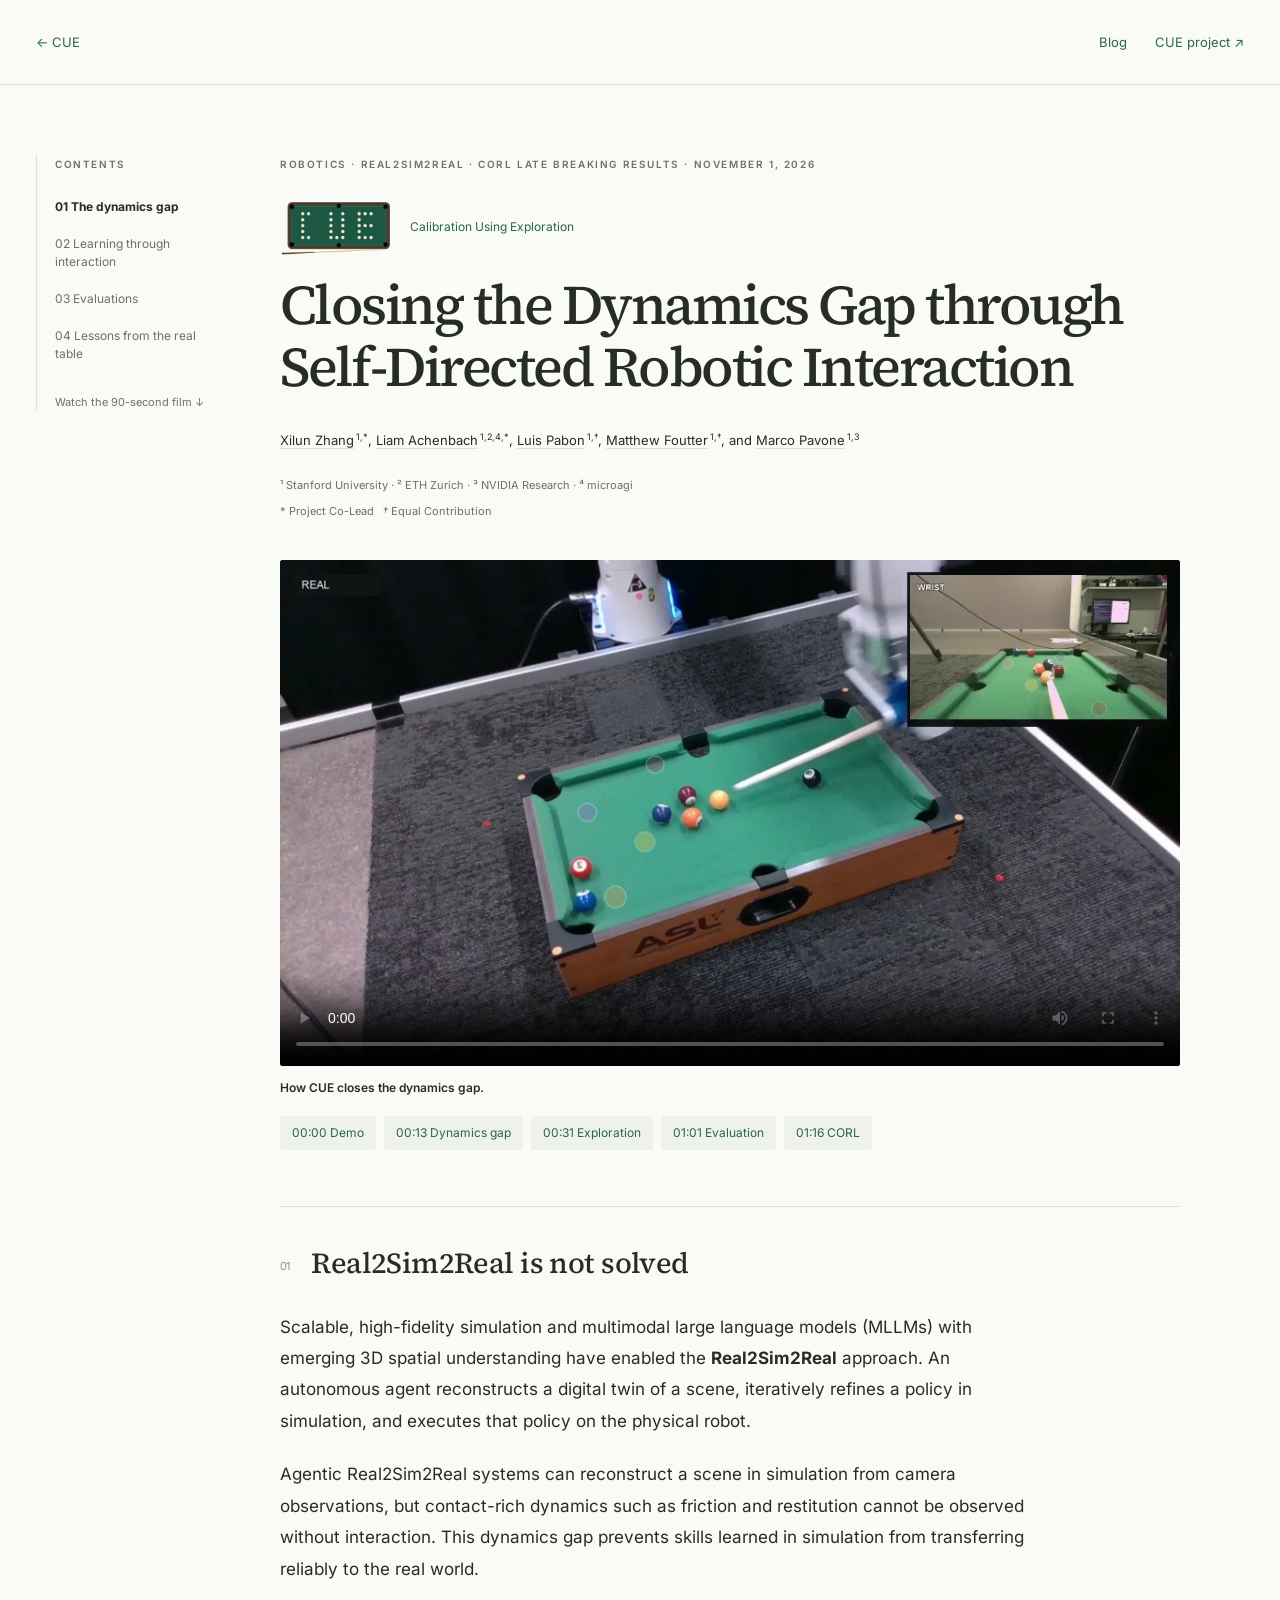
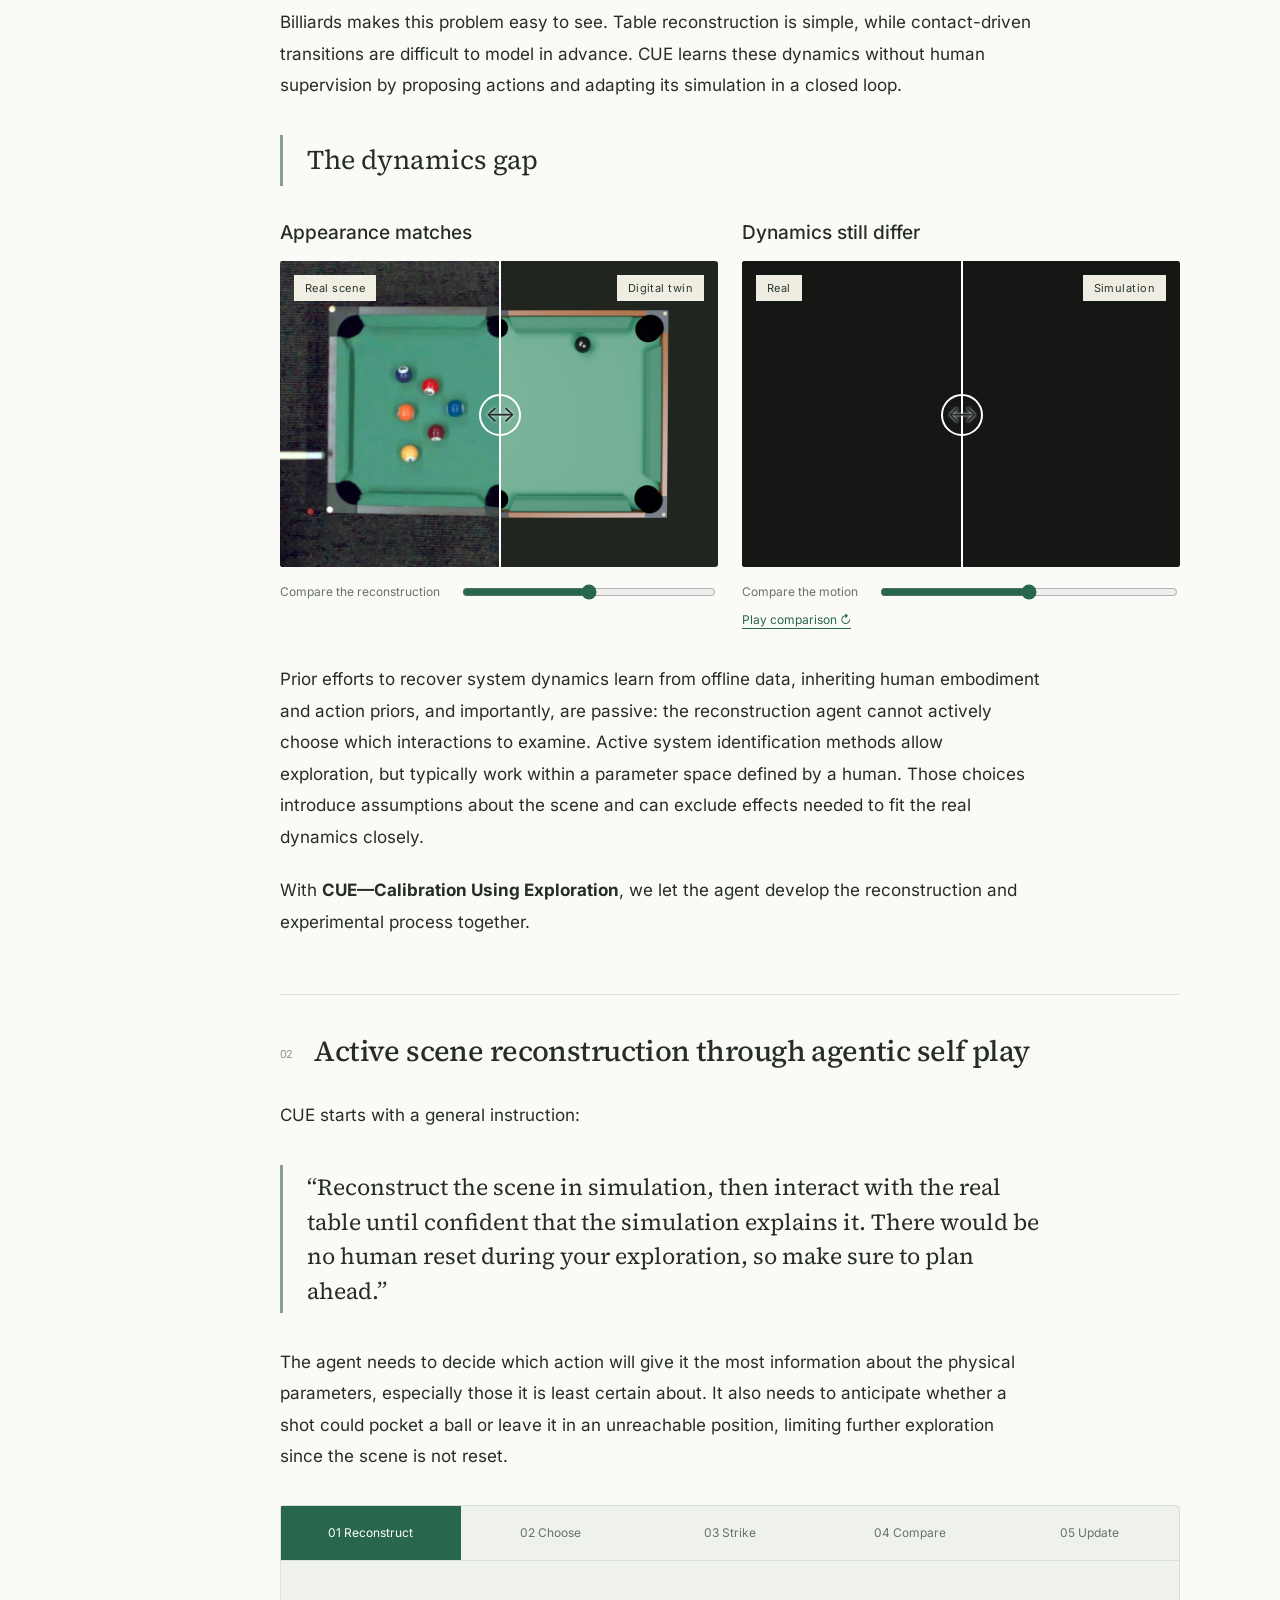
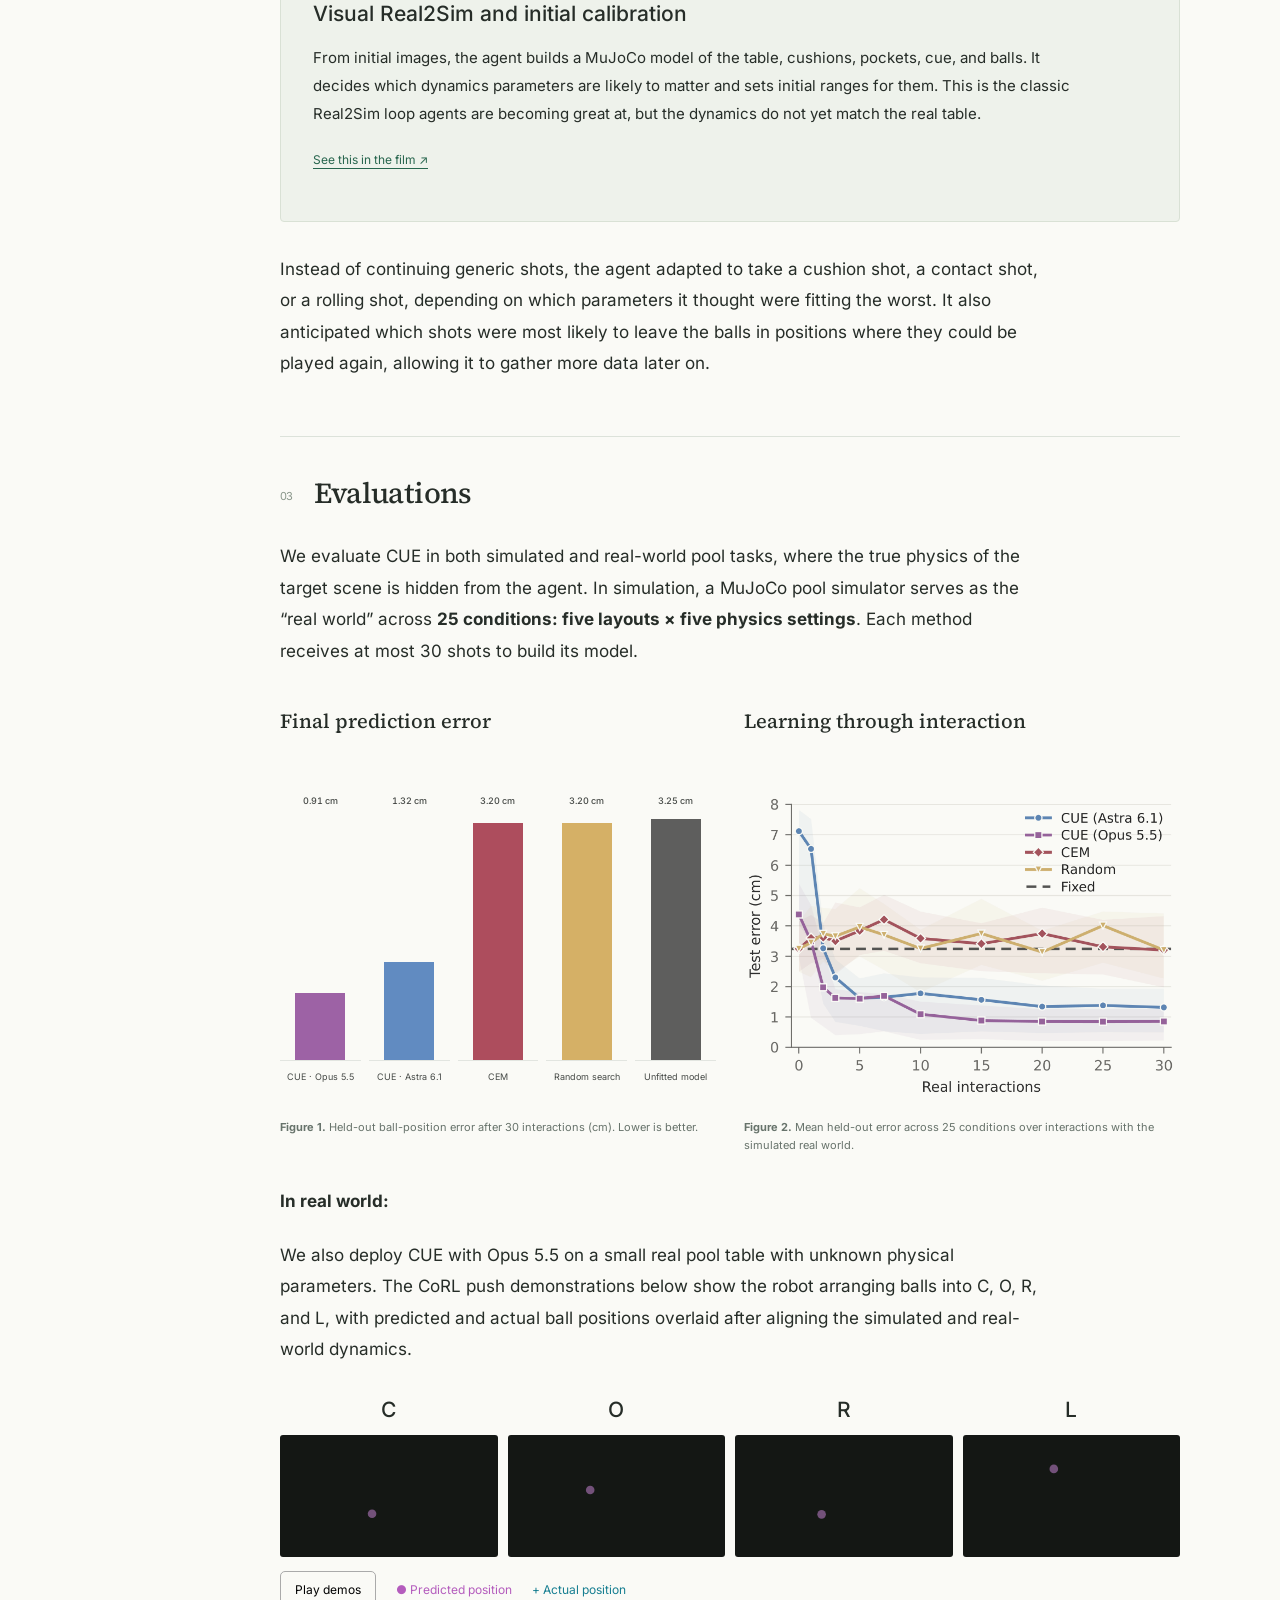
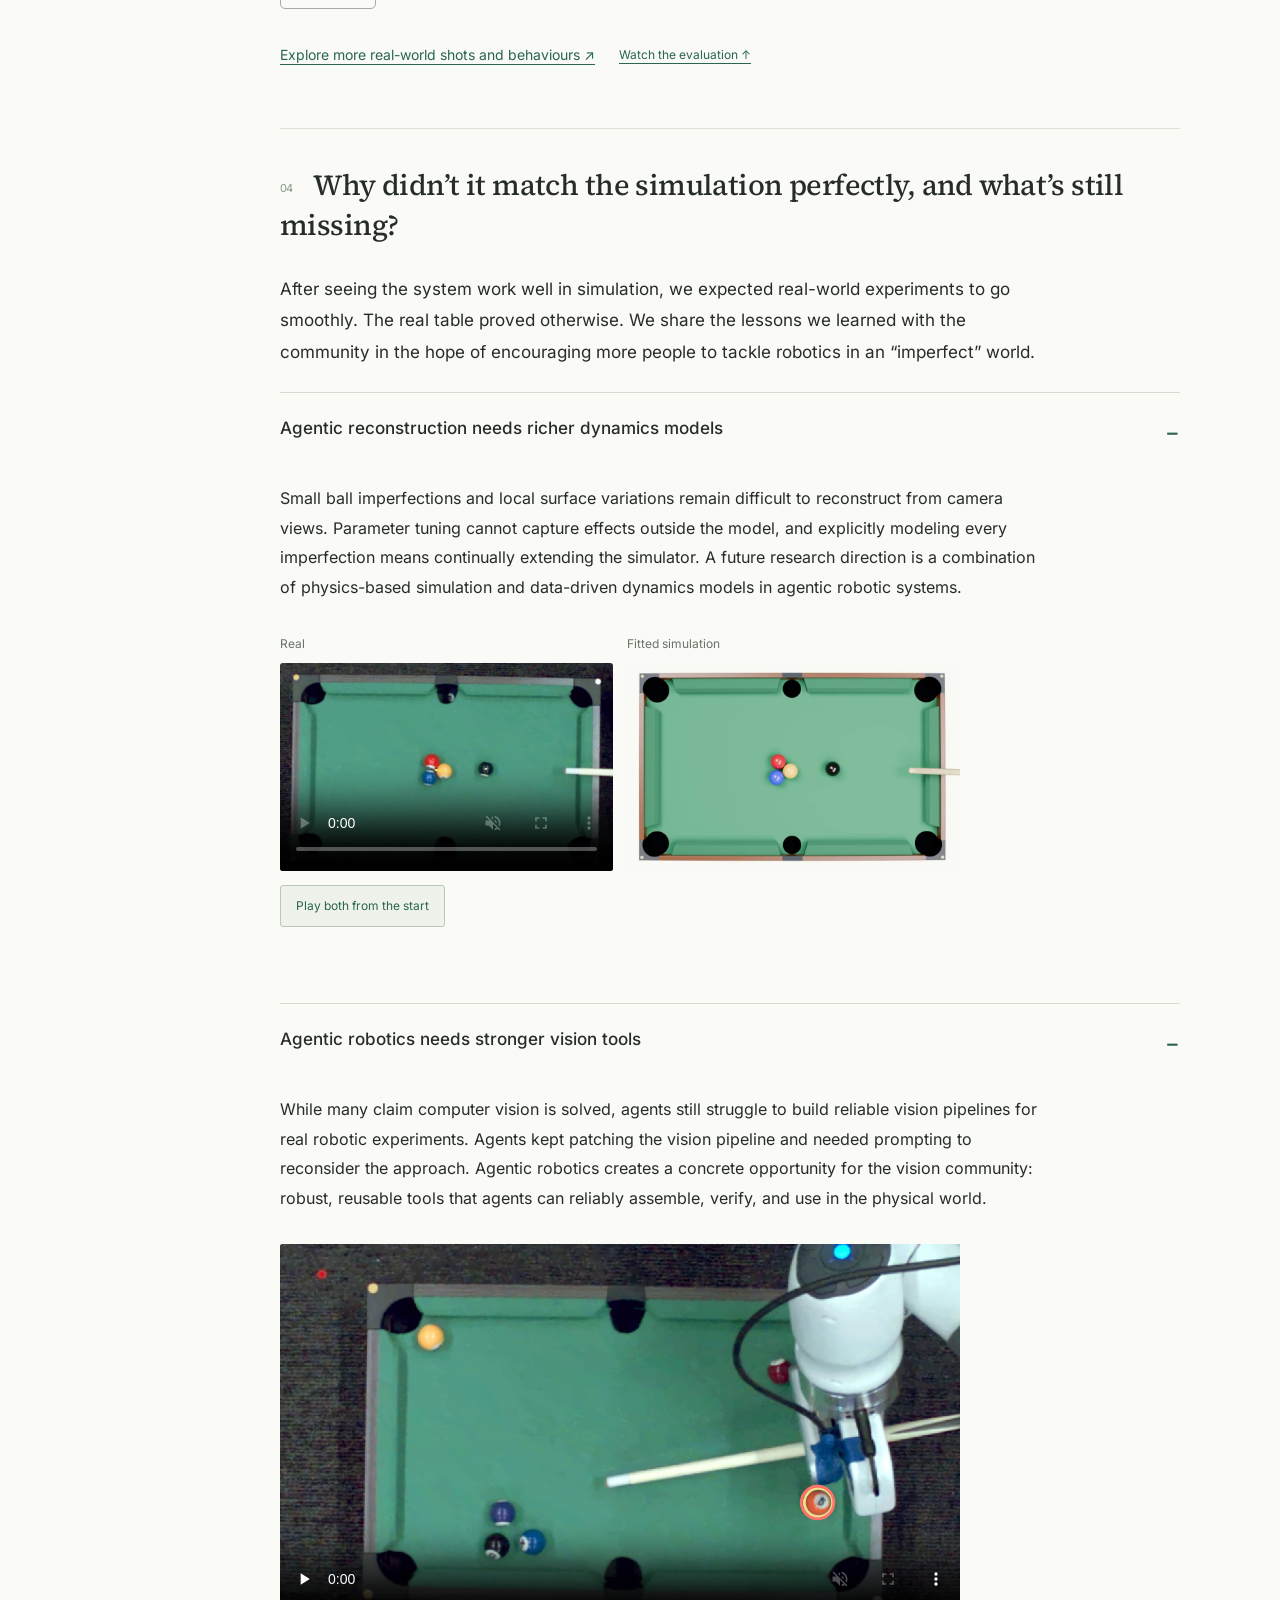
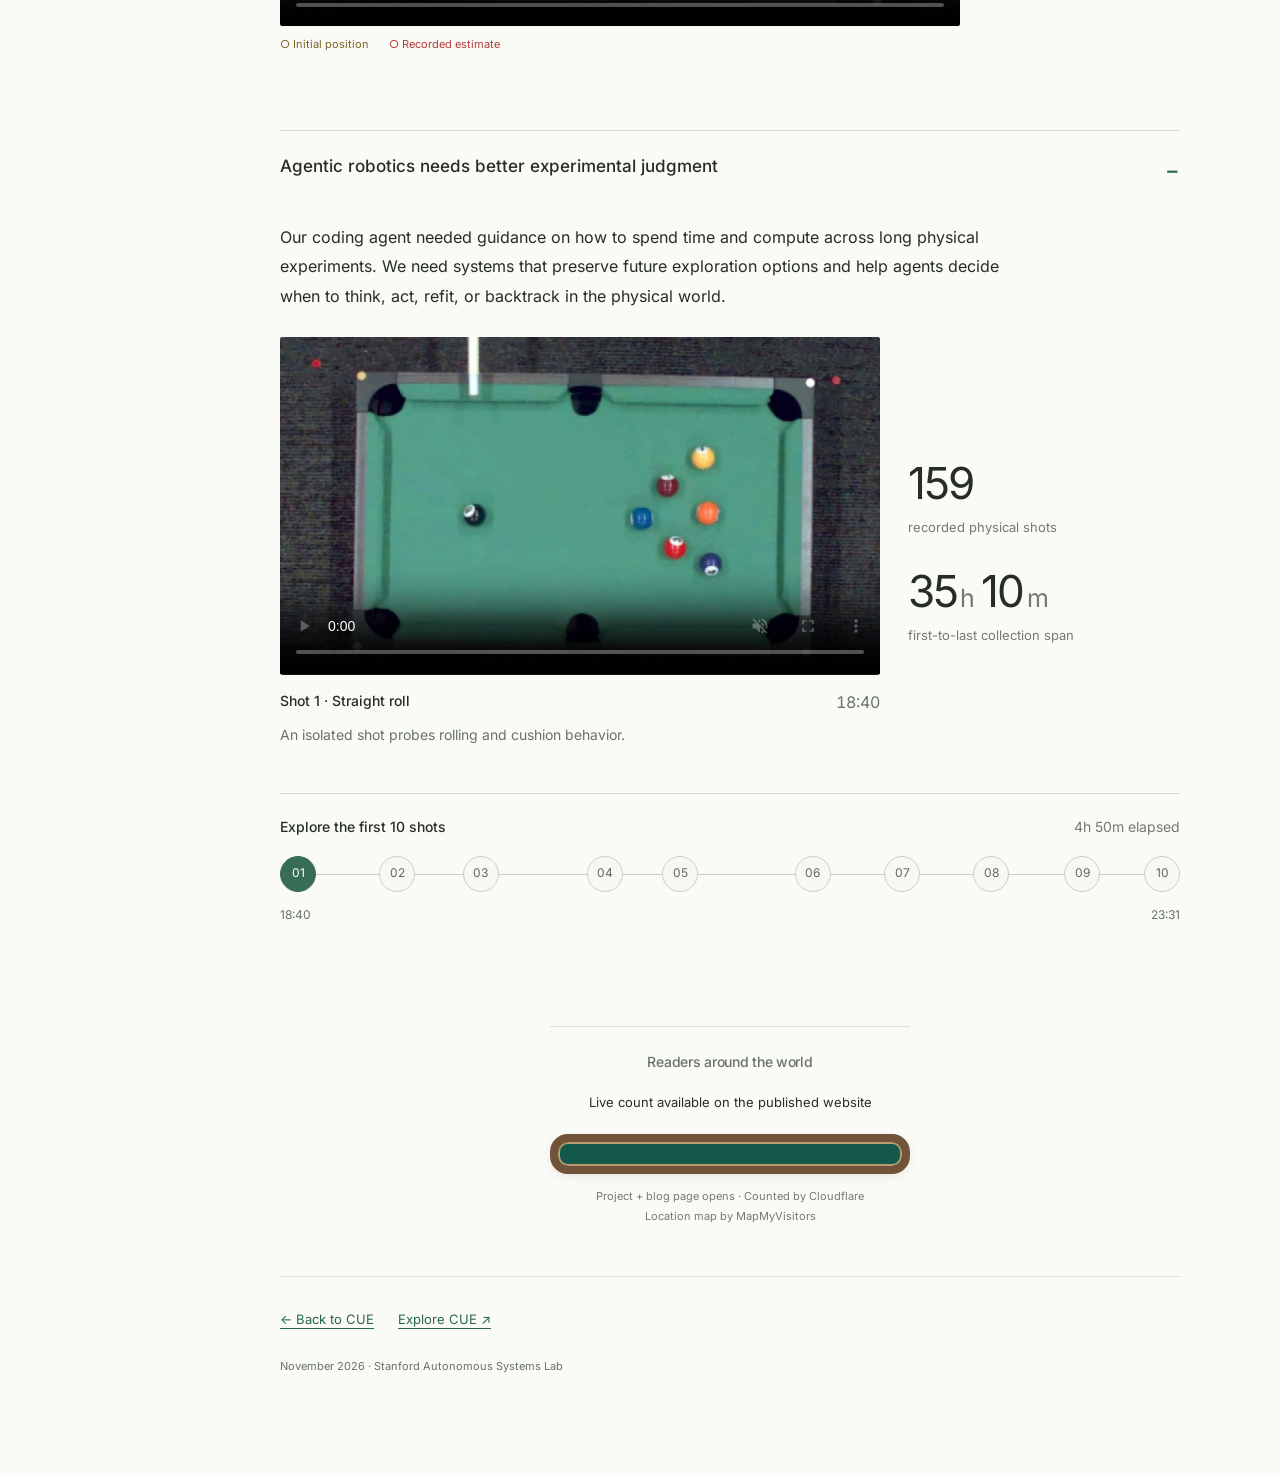
==== commit 518e7dce: "Sync website from corl_late_breaking (992584c)" ====
--- a/blog/index.html
+++ b/blog/index.html
@@ -1,5 +1,5 @@
 <!doctype html>
-<html lang="en"><head><meta charset="utf-8"><meta name="viewport" content="width=device-width,initial-scale=1"><title>CUE: Closing the Dynamics Gap · Xilun Zhang</title><meta name="description" content="Calibration Using Exploration: an agent learns unknown billiards dynamics through self-directed robotic interaction. Results, demonstrations, and lessons from the real table."><link rel="canonical" href="https://cue-dynamics.github.io/blog/"><meta property="og:title" content="Is Real2Sim2Real Solved? Lessons from CUE"><meta property="og:description" content="Learning dynamics through interaction—and lessons from a real pool table."><meta property="og:image" content="https://cue-dynamics.github.io/blog/assets/corl-four-pushes.jpg"><meta property="og:type" content="article"><meta name="twitter:card" content="summary_large_image"><link rel="icon" href="/media/branding/cue-logo.png"><link rel="stylesheet" href="blog.css?v=pool-map-8"><script src="blog.js" defer></script><meta property="og:url" content="https://cue-dynamics.github.io/blog/"><meta name="twitter:title" content="Is Real2Sim2Real Solved? Lessons from CUE"><meta name="twitter:description" content="Learning dynamics through interaction—and lessons from a real pool table."><meta name="twitter:image" content="https://cue-dynamics.github.io/blog/assets/corl-four-pushes.jpg"><meta name="twitter:image:alt" content="Four real robot pool-table demonstrations forming C, O, R, and L."></head>
+<html lang="en"><head><meta charset="utf-8"><meta name="viewport" content="width=device-width,initial-scale=1"><title>CUE: Closing the Dynamics Gap · Xilun Zhang</title><meta name="description" content="Calibration Using Exploration: an agent learns unknown billiards dynamics through self-directed robotic interaction. Results, demonstrations, and lessons from the real table."><link rel="canonical" href="https://cue-dynamics.github.io/blog/"><meta property="og:title" content="Is Real2Sim2Real Solved? Lessons from CUE"><meta property="og:description" content="Learning dynamics through interaction—and lessons from a real pool table."><meta property="og:image" content="https://cue-dynamics.github.io/blog/assets/corl-four-pushes.jpg"><meta property="og:type" content="article"><meta name="twitter:card" content="summary_large_image"><link rel="icon" href="/media/branding/cue-logo.png"><link rel="stylesheet" href="blog.css?v=cloudflare-counter-1"><script src="blog.js" defer></script><meta property="og:url" content="https://cue-dynamics.github.io/blog/"><meta name="twitter:title" content="Is Real2Sim2Real Solved? Lessons from CUE"><meta name="twitter:description" content="Learning dynamics through interaction—and lessons from a real pool table."><meta name="twitter:image" content="https://cue-dynamics.github.io/blog/assets/corl-four-pushes.jpg"><meta name="twitter:image:alt" content="Four real robot pool-table demonstrations forming C, O, R, and L."></head>
 <body><a class="skip" href="#article">Skip to article</a><div id="progress" aria-hidden="true"></div>
 <header class="masthead"><a class="home-link" href="/">← CUE</a><nav aria-label="Site navigation"><a href="/blog/">Blog</a><a href="https://cue-dynamics.github.io/">CUE project ↗</a></nav></header>
 <div class="layout"><aside class="contents"><span class="eyebrow">Contents</span><nav aria-label="Article contents"><a href="#gap">01 The dynamics gap</a><a href="#exploration">02 Learning through interaction</a><a href="#results">03 Evaluations</a><a href="#lessons">04 Lessons from the real table</a></nav><a class="aside-video" href="#overview">Watch the 90-second film ↓</a></aside>
@@ -19,4 +19,4 @@
 <p>Instead of continuing generic shots, the agent adapted to take a cushion shot, a contact shot, or a rolling shot, depending on which parameters it thought were fitting the worst. It also anticipated which shots were most likely to leave the balls in positions where they could be played again, allowing it to gather more data later on.</p></section>
 <section id="results"><h2><span>03</span> Evaluations</h2><p>We evaluate CUE in both simulated and real-world pool tasks, where the true physics of the target scene is hidden from the agent. In simulation, a MuJoCo pool simulator serves as the “real world” across <strong>25 conditions: five layouts × five physics settings</strong>. Each method receives at most 30 shots to build its model.</p><div class="evaluation-figures"><figure class="wide benchmark"><div class="chart-head"><div><h3>Final prediction error</h3></div></div><div class="bars vertical-bars" aria-label="Mean held-out ball-position errors in centimeters"><div class="bar-row"><span>CUE · Opus 5.5</span><div class="track"><i style="height:28%" class="cue-bar"></i></div><b>0.91 cm</b></div><div class="bar-row"><span>CUE · Astra 6.1</span><div class="track"><i style="height:40.62%" class="cue-bar second"></i></div><b>1.32 cm</b></div><div class="bar-row"><span>CEM</span><div class="track"><i style="height:98.46%"></i></div><b>3.20 cm</b></div><div class="bar-row"><span>Random search</span><div class="track"><i style="height:98.46%"></i></div><b>3.20 cm</b></div><div class="bar-row"><span>Unfitted model</span><div class="track"><i style="height:100%"></i></div><b>3.25 cm</b></div></div><figcaption><strong>Figure 1.</strong> Held-out ball-position error after 30 interactions (cm). Lower is better.</figcaption></figure><figure class="wide paper-curve"><div class="chart-head"><div><h3>Learning through interaction</h3></div></div><img src="assets/paper-learning-curve.png" alt="Paper Figure 1: held-out error versus interactions for CUE and baselines, with percentile bands"><figcaption><strong>Figure 2.</strong> Mean held-out error across 25 conditions over interactions with the simulated real world.</figcaption></figure></div><p><strong>In real world:</strong></p><p>We also deploy CUE with Opus 5.5 on a small real pool table with unknown physical parameters. The CoRL push demonstrations below show the robot arranging balls into C, O, R, and L, with predicted and actual ball positions overlaid after aligning the simulated and real-world dynamics.</p><figure class="wide corl-demo" id="corl-demo"><div class="corl-four"><div><h3>C</h3><div class="corl-panel"><video muted playsinline preload="metadata" src="assets/corl-c.mp4" aria-label="Letter C real-world pushes"></video><svg viewBox="0 0 960 540" aria-hidden="true"></svg></div></div><div><h3>O</h3><div class="corl-panel"><video muted playsinline preload="metadata" src="assets/corl-o.mp4" aria-label="Letter O real-world pushes"></video><svg viewBox="0 0 960 540" aria-hidden="true"></svg></div></div><div><h3>R</h3><div class="corl-panel"><video muted playsinline preload="metadata" src="assets/corl-r.mp4" aria-label="Letter R real-world pushes"></video><svg viewBox="0 0 960 540" aria-hidden="true"></svg></div></div><div><h3>L</h3><div class="corl-panel"><video muted playsinline preload="metadata" src="assets/corl-l.mp4" aria-label="Letter L real-world pushes"></video><svg viewBox="0 0 960 540" aria-hidden="true"></svg></div></div></div><div class="corl-controls"><button type="button" id="corl-play">Play demos</button><span style="color:#b45cbd">● Predicted position</span><span style="color:#167e91">+ Actual position</span></div></figure><div class="links-row"><a href="https://cue-dynamics.github.io/#prediction-results">Explore more real-world shots and behaviours ↗</a><button class="text-button" data-time="61">Watch the evaluation ↑</button></div></section>
 <section id="lessons"><h2><span>04</span> Why didn’t it match the simulation perfectly, and what’s still missing?</h2><p>After seeing the system work well in simulation, we expected real-world experiments to go smoothly. The real table proved otherwise. We share the lessons we learned with the community in the hope of encouraging more people to tackle robotics in an “imperfect” world.</p><details open><summary>Agentic reconstruction needs richer dynamics models</summary><div><p>Small ball imperfections and local surface variations remain difficult to reconstruct from camera views. Parameter tuning cannot capture effects outside the model, and explicitly modeling every imperfection means continually extending the simulator. A future research direction is a combination of physics-based simulation and data-driven dynamics models in agentic robotic systems.</p><figure class="break-demo"><div class="break-pair"><div><span class="demo-label">Real</span><video id="break-real" controls muted playsinline preload="metadata" poster="assets/break-real.jpg" aria-label="Real three-ball break"><source src="assets/break-real.mp4" type="video/mp4"></video></div><div><span class="demo-label">Fitted simulation</span><video id="break-model" muted playsinline preload="metadata" poster="assets/break-model.jpg" aria-label="Fitted simulation of the same three-ball break"><source src="assets/break-model.mp4" type="video/mp4"></video></div></div><button type="button" class="demo-button" id="replay-break">Play both from the start</button><p id="break-status" role="status"></p></figure></div></details><details open><summary>Agentic robotics needs stronger vision tools</summary><div><p>While many claim computer vision is solved, agents still struggle to build reliable vision pipelines for real robotic experiments. Agents kept patching the vision pipeline and needed prompting to reconsider the approach. Agentic robotics creates a concrete opportunity for the vision community: robust, reusable tools that agents can reliably assemble, verify, and use in the physical world.</p><figure><div class="tracking-demo"><video id="tracking-video" controls muted playsinline preload="none" poster="assets/tracking-live.jpg" aria-label="Recorded tracking failure: a stationary ball and the moving cue"><source src="assets/tracking-live.mp4" type="video/mp4"></video><svg id="track-overlay" viewBox="0 0 960 540" aria-hidden="true"><path id="track-path"/><line id="track-error"/><circle id="track-start" r="20"/><circle id="track-estimate" r="23"/></svg></div><div class="track-legend"><span>○ Initial position</span><span>○ Recorded estimate</span></div></figure></div></details><details open><summary>Agentic robotics needs better experimental judgment</summary><div><p>Our coding agent needed guidance on how to spend time and compute across long physical experiments. We need systems that preserve future exploration options and help agents decide when to think, act, refit, or backtrack in the physical world.</p><div class="experiment-layout" id="experiment-demo"><figure class="shot-demo"><video id="lesson-shot" controls muted playsinline preload="metadata" poster="assets/shot-01.jpg" aria-label="Exploration shot 1: Straight roll"><source src="assets/shot-01.mp4" type="video/mp4"></video><figcaption><div class="shot-heading"><strong id="shot-heading">Shot 1 · Straight roll</strong><time id="shot-time">18:40</time></div><p id="shot-description">An isolated shot probes rolling and cushion behavior.</p></figcaption></figure><aside class="experiment-metrics"><p><strong>159</strong><span>recorded physical shots</span></p><p><strong>35<small>h</small>10<small>m</small></strong><span>first-to-last collection span</span></p></aside><div class="experiment-timeline"><div class="experiment-timeline-heading"><strong>Explore the first 10 shots</strong><span>4h 50m elapsed</span></div><div class="shot-selector" role="group" aria-label="Choose one of the first ten exploration shots"><button type="button" data-shot="0" style="left:0.00%" aria-pressed="true" aria-label="Play exploration shot 1">01</button><button type="button" data-shot="1" style="left:11.50%" aria-pressed="false" aria-label="Play exploration shot 2">02</button><button type="button" data-shot="2" style="left:21.13%" aria-pressed="false" aria-label="Play exploration shot 3">03</button><button type="button" data-shot="3" style="left:35.54%" aria-pressed="false" aria-label="Play exploration shot 4">04</button><button type="button" data-shot="4" style="left:44.25%" aria-pressed="false" aria-label="Play exploration shot 5">05</button><button type="button" data-shot="5" style="left:59.60%" aria-pressed="false" aria-label="Play exploration shot 6">06</button><button type="button" data-shot="6" style="left:69.95%" aria-pressed="false" aria-label="Play exploration shot 7">07</button><button type="button" data-shot="7" style="left:80.22%" aria-pressed="false" aria-label="Play exploration shot 8">08</button><button type="button" data-shot="8" style="left:90.78%" aria-pressed="false" aria-label="Play exploration shot 9">09</button><button type="button" data-shot="9" style="left:100.00%" aria-pressed="false" aria-label="Play exploration shot 10">10</button></div><div class="timeline-labels"><span>18:40</span><span>23:31</span></div><span id="shot-marker" hidden></span><p id="shot-status" role="status"></p></div></div></div></details></section>
-<aside class="visitor-map" id="visitors" aria-label="Visitor world map"><h2>Readers around the world</h2><div class="visitor-pool-frame" inert><script type="text/javascript" id="mapmyvisitors" src="https://mapmyvisitors.com/map.js?cl=76a998&amp;w=a&amp;t=tt&amp;d=RgPFj2zyXnPon4CxZe8X44_udCsYzmCPgT-ksWI3DKo&amp;co=14594b&amp;cmo=f3d477&amp;cmn=fff8e7&amp;ct=fff8e7"></script></div><p>Visitor map by MapMyVisitors</p></aside><footer><a href="https://cue-dynamics.github.io/">← Back to CUE</a><a href="https://cue-dynamics.github.io/">Explore CUE ↗</a><span>November 2026 · Stanford Autonomous Systems Lab</span></footer></main></div><script src="corl-demo.js?v=transparent-balls" defer></script><script src="gap-demo.js" defer></script><script type="module" src="https://static.cloudflareinsights.com/beacon.min.js" data-cf-beacon='{"token":"0eb6d7438dba4b5382177c0361741af4"}'></script></body></html>
+<aside class="visitor-map" id="visitors" aria-label="Visitor world map"><h2>Readers around the world</h2><p id="cue-pageview-total" aria-live="polite">Loading page-open count…</p><div class="visitor-pool-frame" inert><script type="text/javascript" id="mapmyvisitors" src="https://mapmyvisitors.com/map.js?cl=76a998&amp;w=a&amp;t=n&amp;d=RgPFj2zyXnPon4CxZe8X44_udCsYzmCPgT-ksWI3DKo&amp;co=14594b&amp;cmo=f3d477&amp;cmn=fff8e7&amp;ct=fff8e7"></script></div><p>Project + blog page opens · Counted by Cloudflare<br>Location map by MapMyVisitors</p></aside><footer><a href="https://cue-dynamics.github.io/">← Back to CUE</a><a href="https://cue-dynamics.github.io/">Explore CUE ↗</a><span>November 2026 · Stanford Autonomous Systems Lab</span></footer></main></div><script src="corl-demo.js?v=transparent-balls" defer></script><script src="gap-demo.js" defer></script><script type="module" src="https://static.cloudflareinsights.com/beacon.min.js" data-cf-beacon='{"token":"0eb6d7438dba4b5382177c0361741af4"}'></script><script src="/visitor-counter.js?v=ac1c69adf5d5" defer></script></body></html>
--- a/blog/blog.css
+++ b/blog/blog.css
@@ -110,3 +110,5 @@
 
 /* Display the live map without interactive links or keyboard focus. */
 .visitor-pool-frame{pointer-events:none}
+
+#cue-pageview-total{font-size:13px;color:var(--ink);margin:0 0 12px}
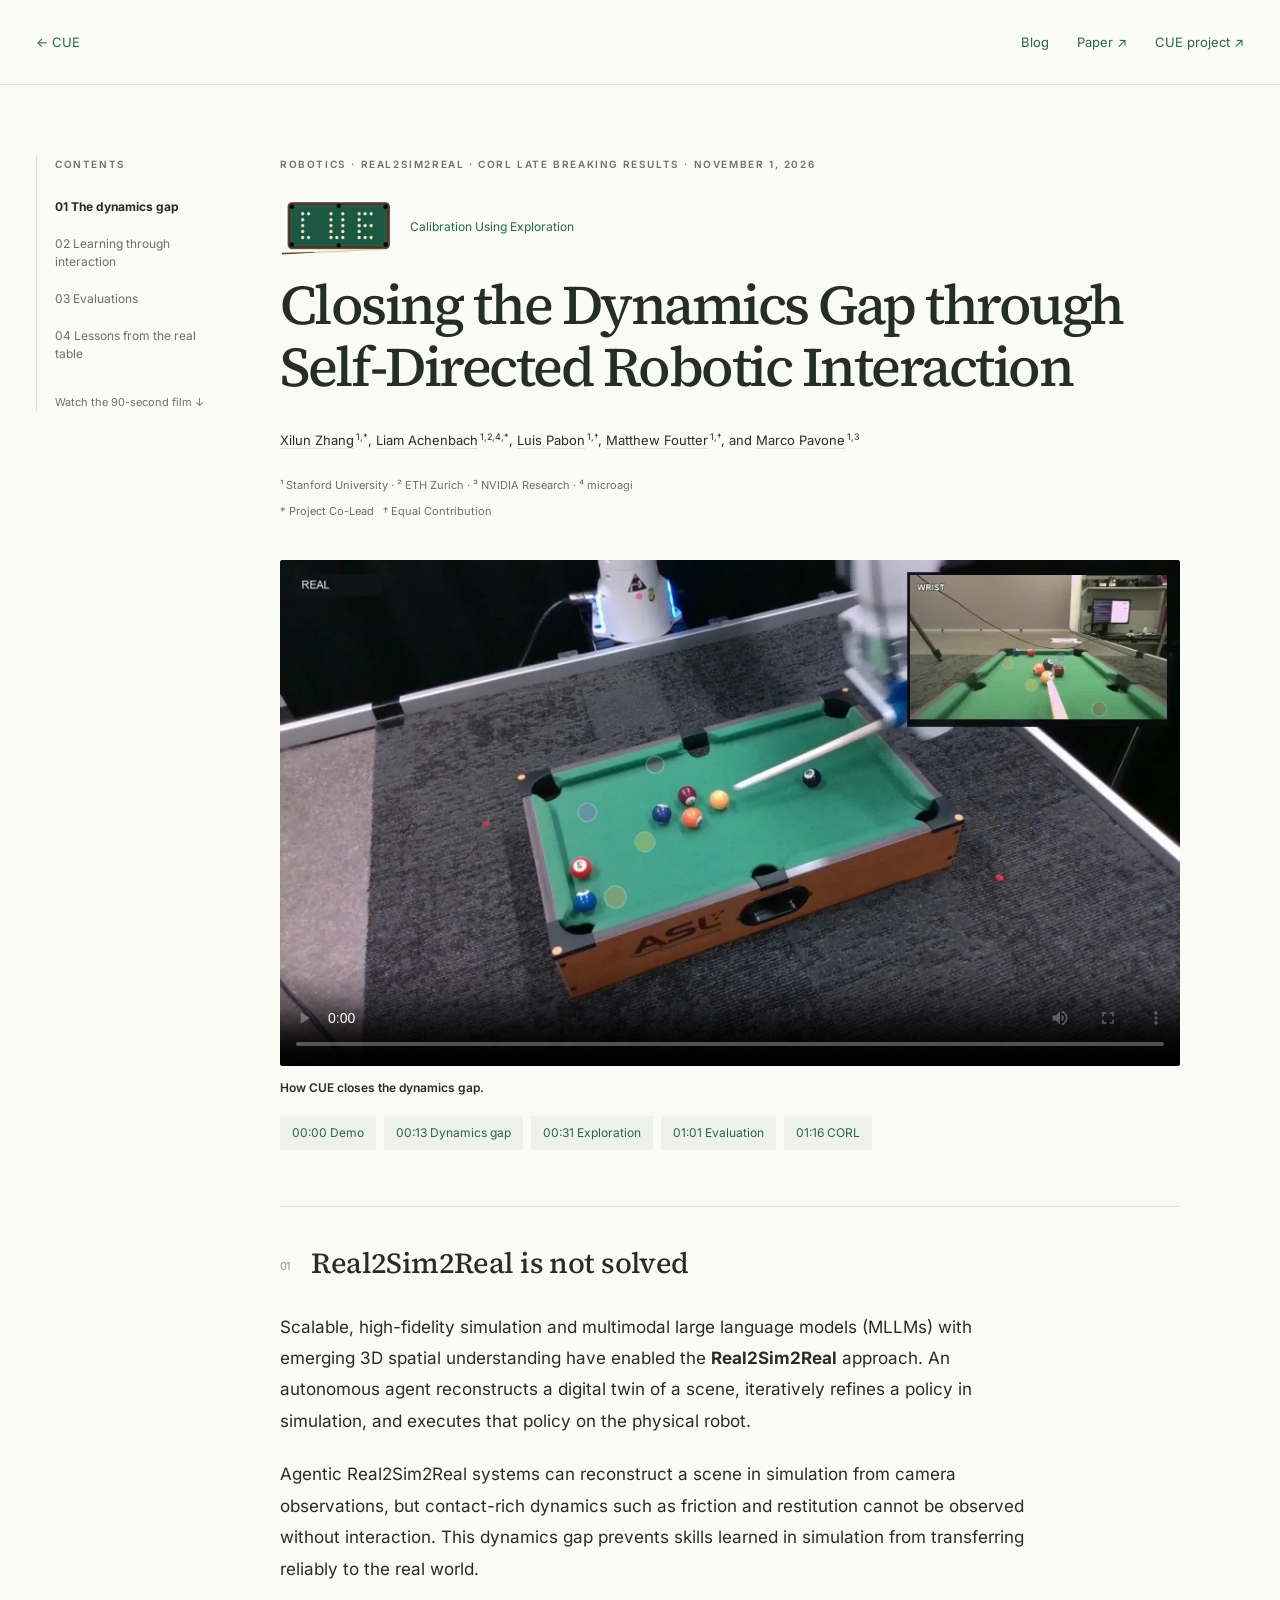
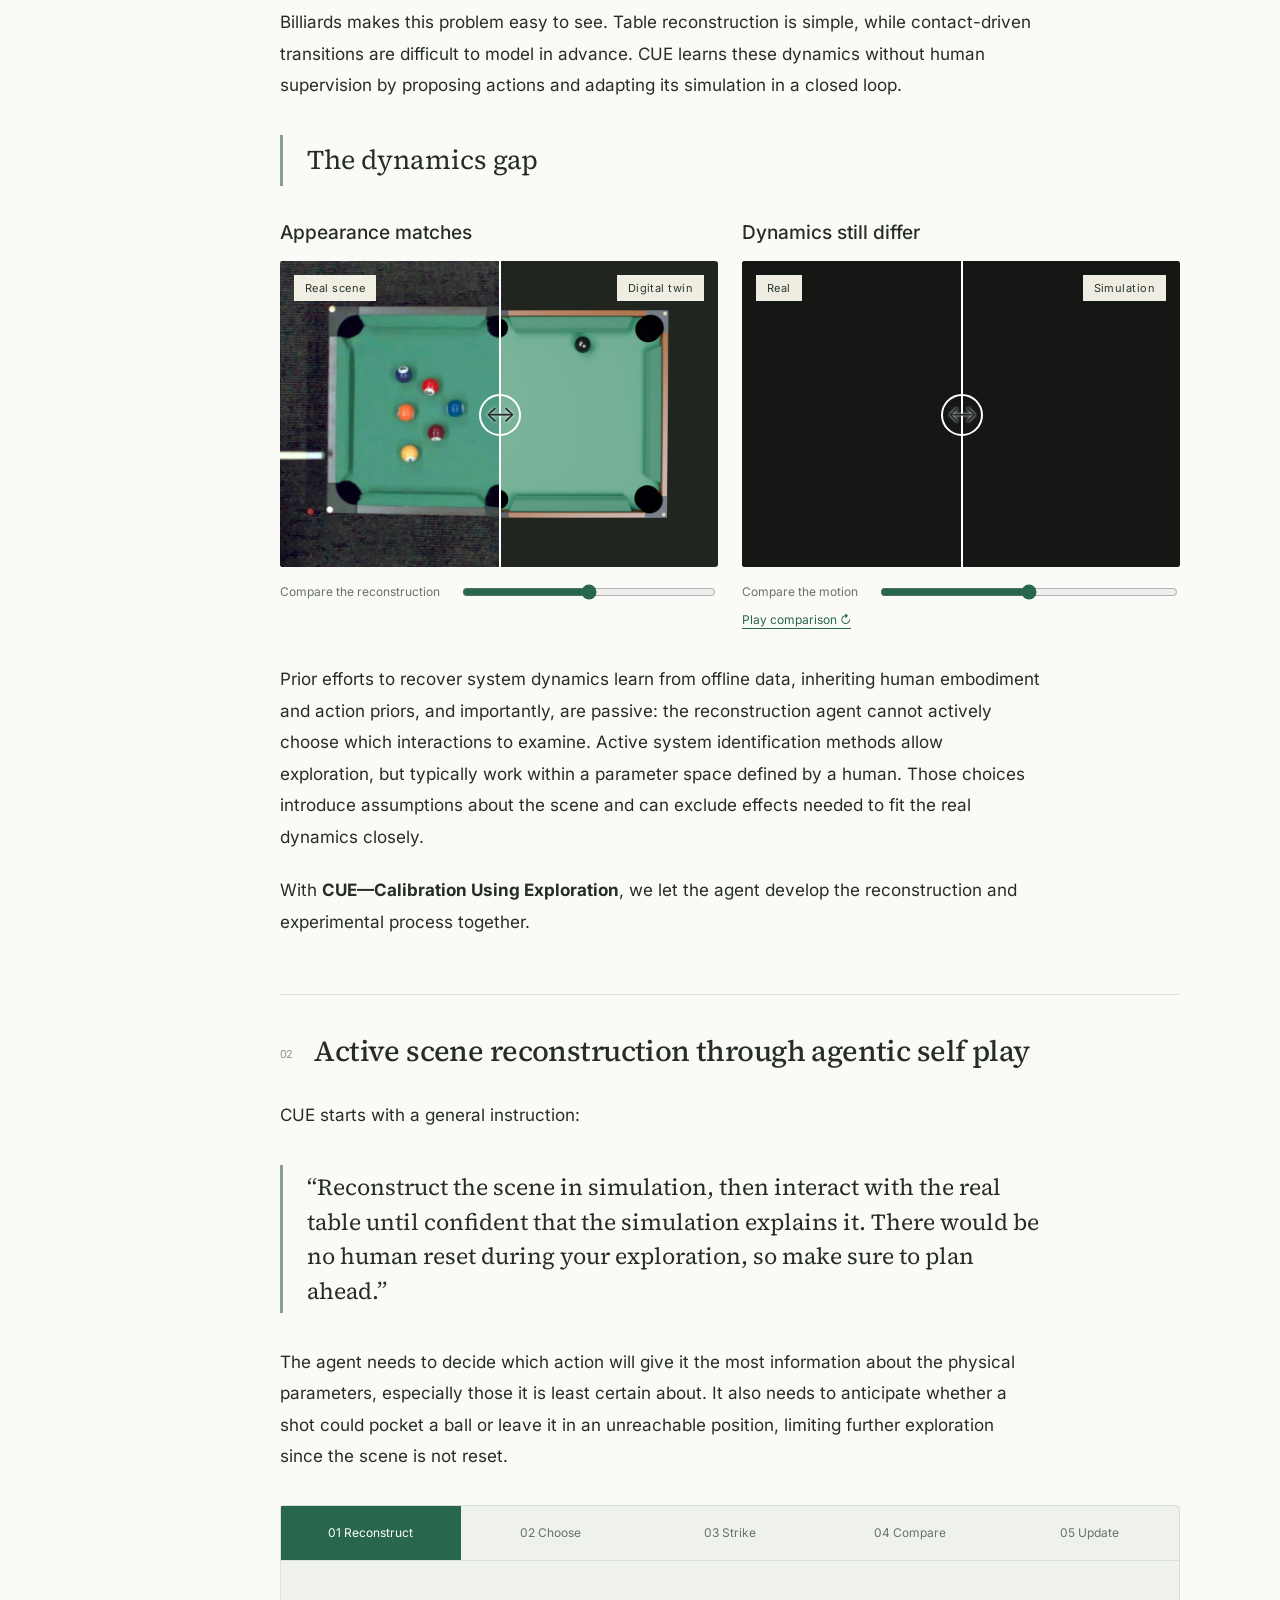
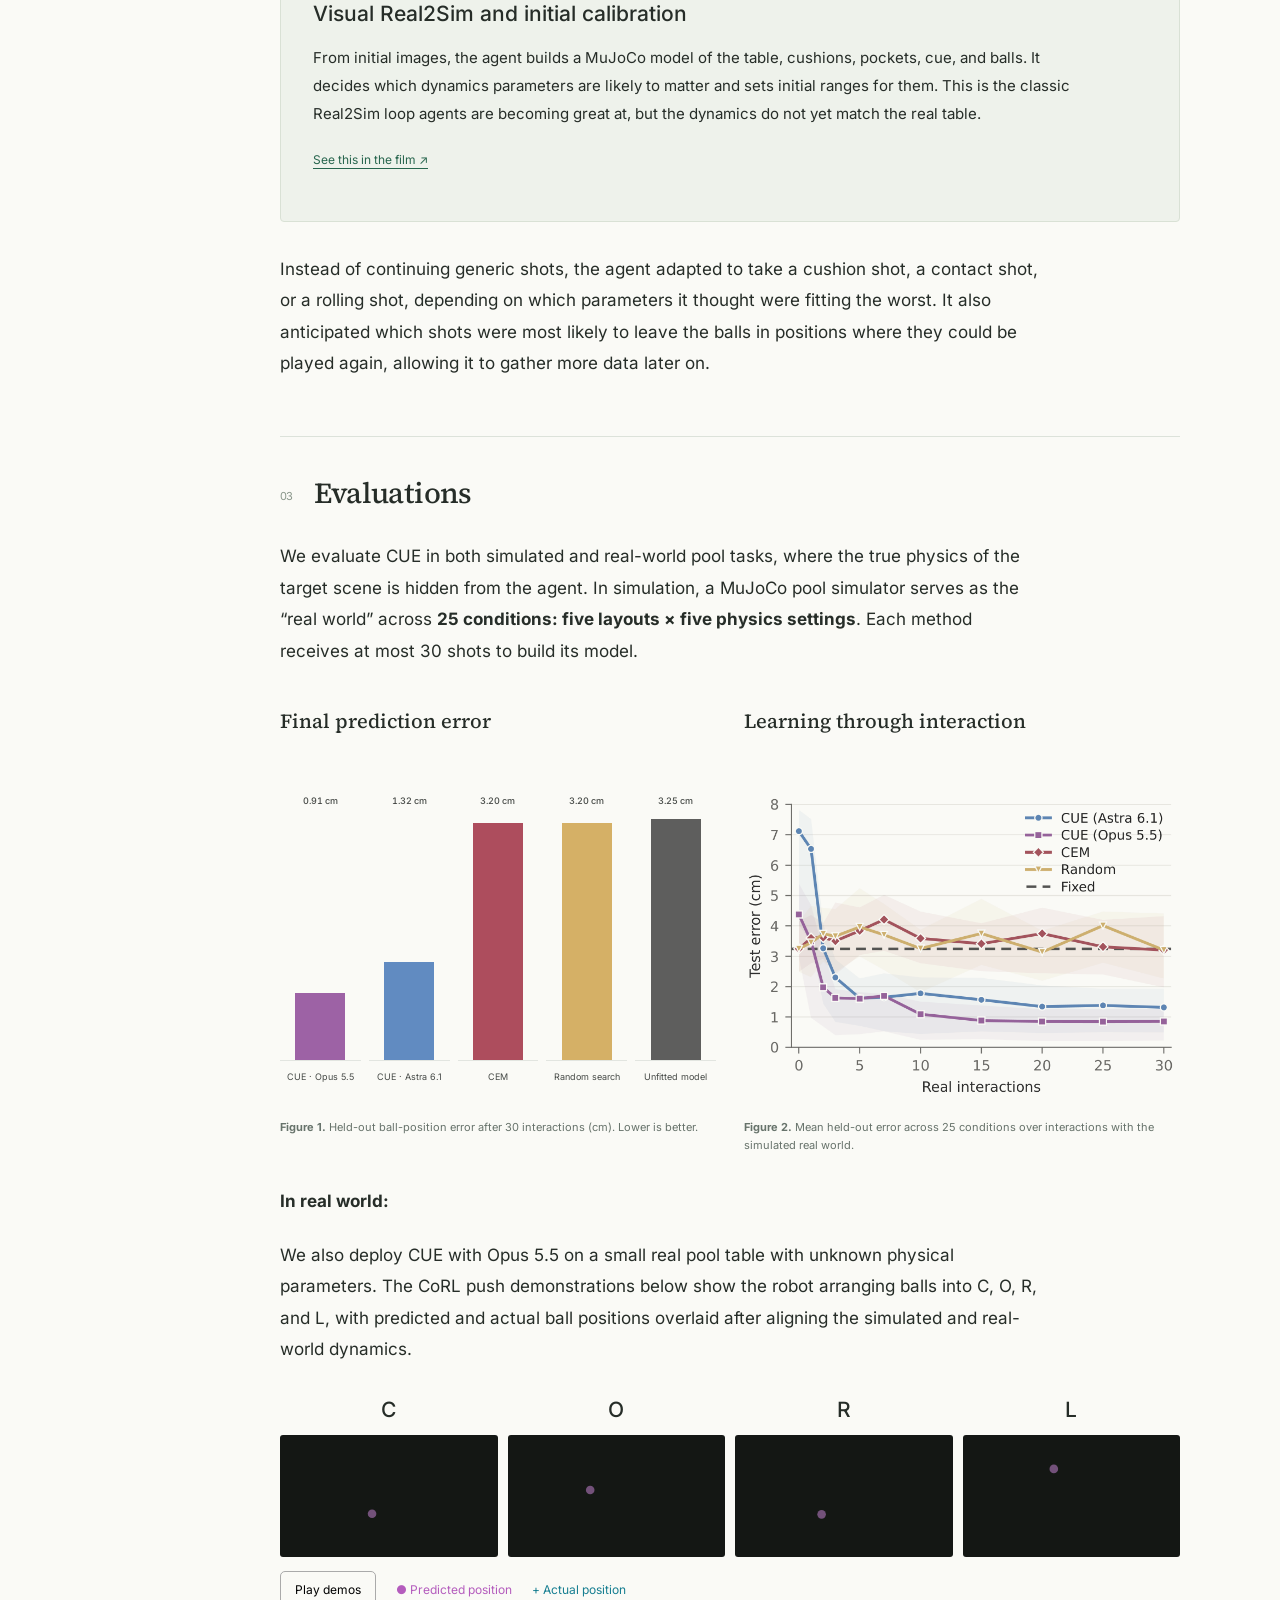
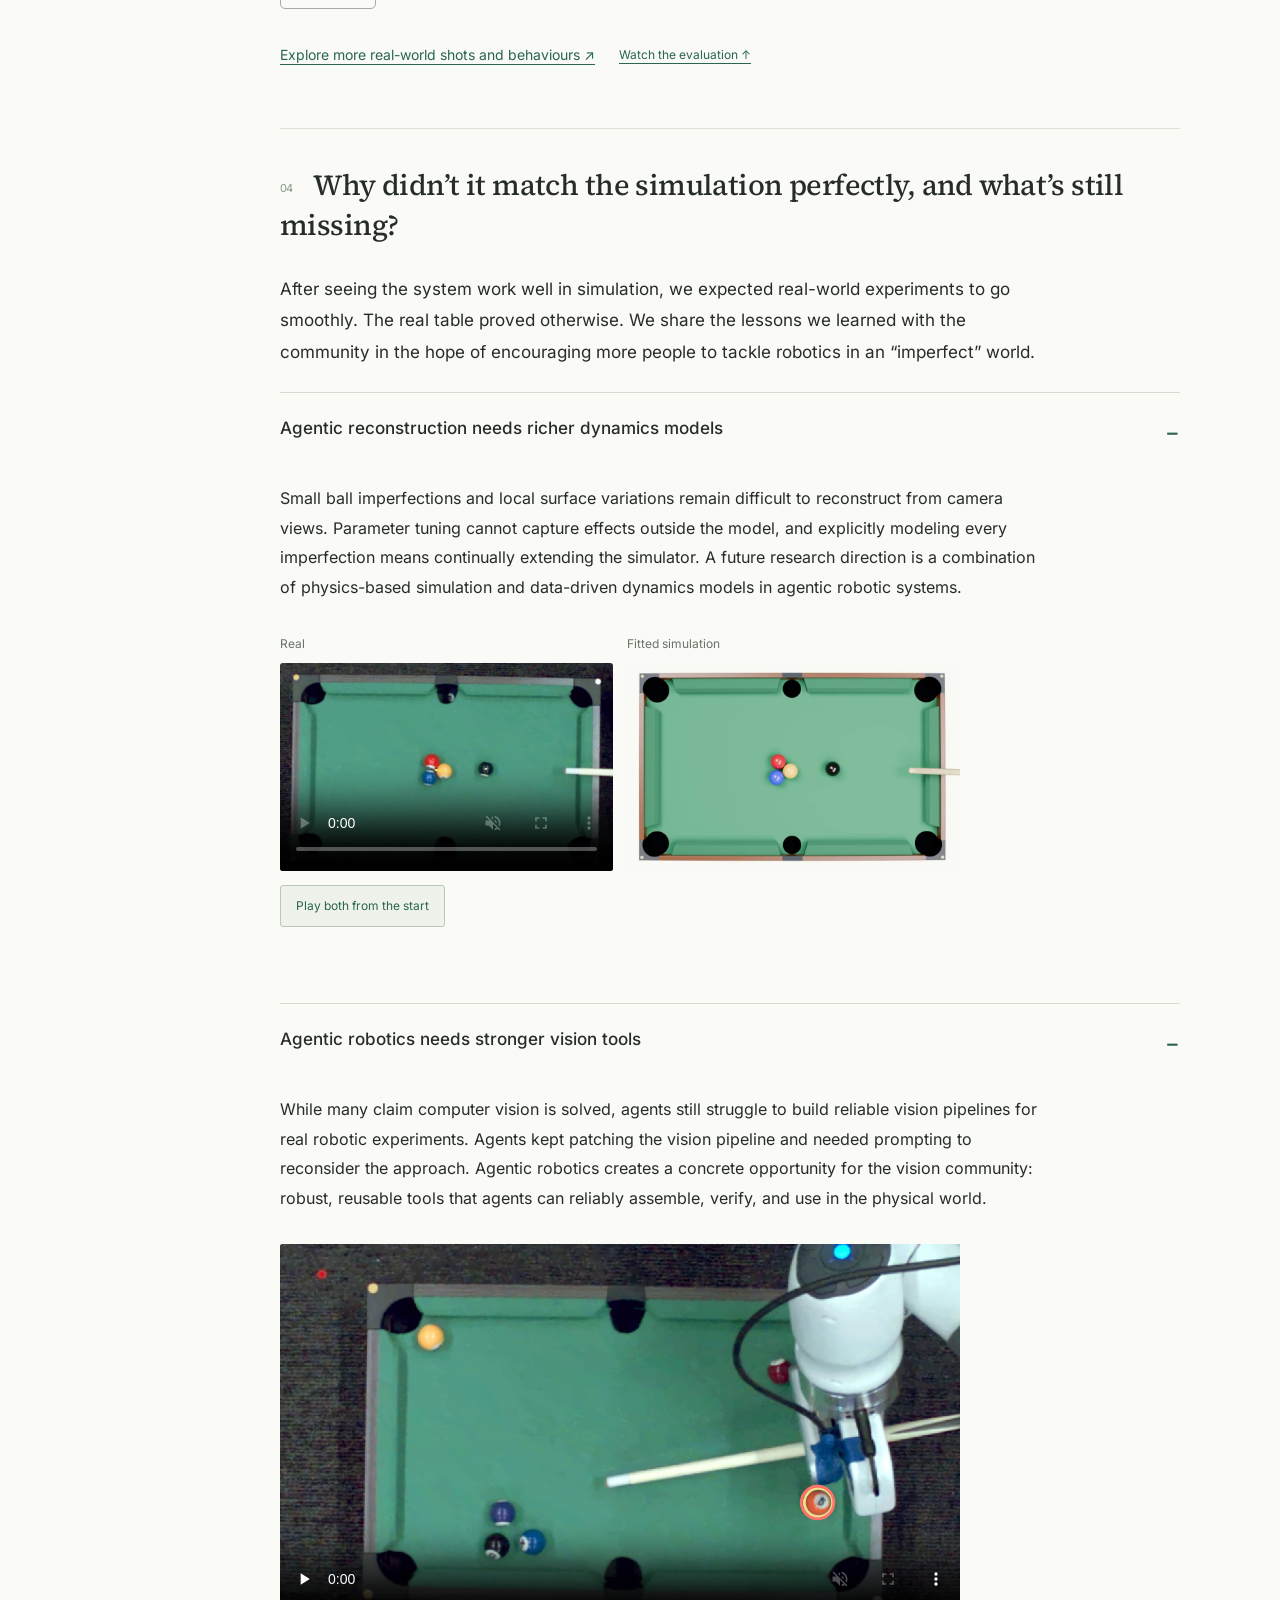
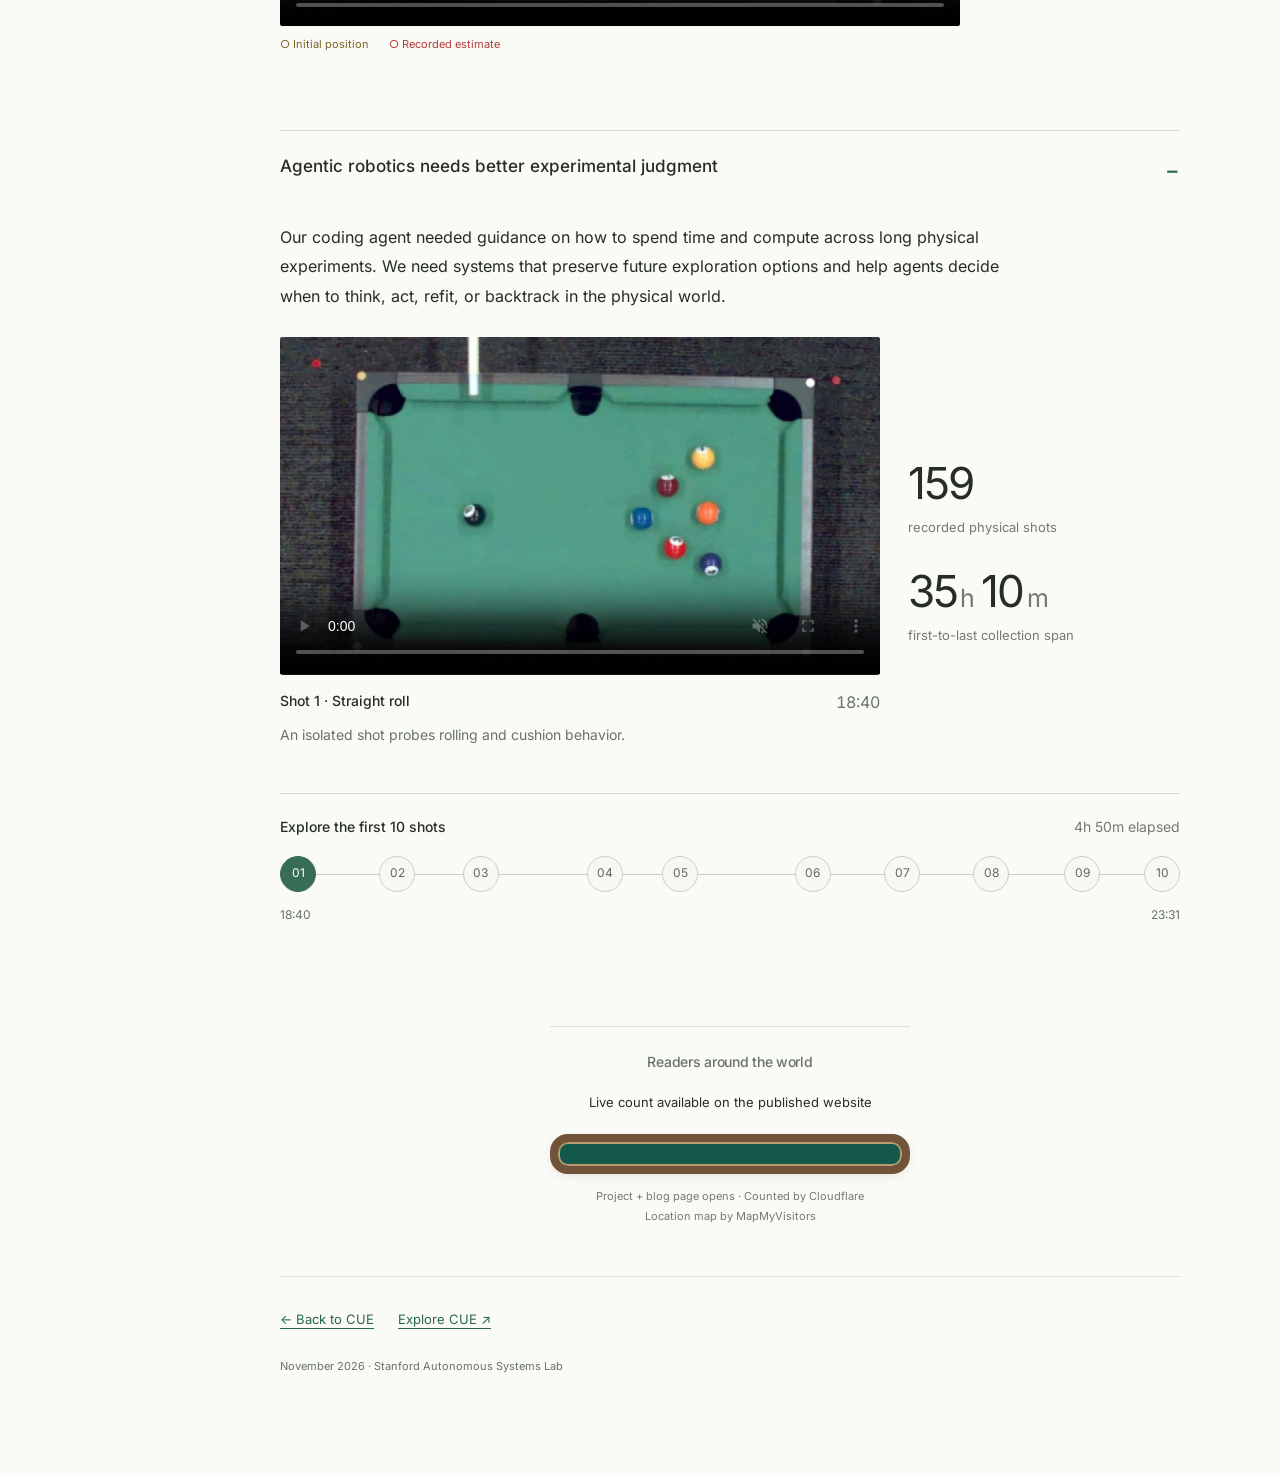
==== commit 49b2c688: "Sync website from corl_late_breaking (5e30e1b)" ====
--- a/blog/index.html
+++ b/blog/index.html
@@ -1,7 +1,7 @@
 <!doctype html>
 <html lang="en"><head><meta charset="utf-8"><meta name="viewport" content="width=device-width,initial-scale=1"><title>CUE: Closing the Dynamics Gap · Xilun Zhang</title><meta name="description" content="Calibration Using Exploration: an agent learns unknown billiards dynamics through self-directed robotic interaction. Results, demonstrations, and lessons from the real table."><link rel="canonical" href="https://cue-dynamics.github.io/blog/"><meta property="og:title" content="Is Real2Sim2Real Solved? Lessons from CUE"><meta property="og:description" content="Learning dynamics through interaction—and lessons from a real pool table."><meta property="og:image" content="https://cue-dynamics.github.io/blog/assets/corl-four-pushes.jpg"><meta property="og:type" content="article"><meta name="twitter:card" content="summary_large_image"><link rel="icon" href="/media/branding/cue-logo.png"><link rel="stylesheet" href="blog.css?v=cloudflare-counter-1"><script src="blog.js" defer></script><meta property="og:url" content="https://cue-dynamics.github.io/blog/"><meta name="twitter:title" content="Is Real2Sim2Real Solved? Lessons from CUE"><meta name="twitter:description" content="Learning dynamics through interaction—and lessons from a real pool table."><meta name="twitter:image" content="https://cue-dynamics.github.io/blog/assets/corl-four-pushes.jpg"><meta name="twitter:image:alt" content="Four real robot pool-table demonstrations forming C, O, R, and L."></head>
 <body><a class="skip" href="#article">Skip to article</a><div id="progress" aria-hidden="true"></div>
-<header class="masthead"><a class="home-link" href="/">← CUE</a><nav aria-label="Site navigation"><a href="/blog/">Blog</a><a href="https://cue-dynamics.github.io/">CUE project ↗</a></nav></header>
+<header class="masthead"><a class="home-link" href="/">← CUE</a><nav aria-label="Site navigation"><a href="/blog/">Blog</a><a href="https://arxiv.org/abs/2611.02691">Paper ↗</a><a href="https://cue-dynamics.github.io/">CUE project ↗</a></nav></header>
 <div class="layout"><aside class="contents"><span class="eyebrow">Contents</span><nav aria-label="Article contents"><a href="#gap">01 The dynamics gap</a><a href="#exploration">02 Learning through interaction</a><a href="#results">03 Evaluations</a><a href="#lessons">04 Lessons from the real table</a></nav><a class="aside-video" href="#overview">Watch the 90-second film ↓</a></aside>
 <main id="article"><header class="intro"><div class="eyebrow">Robotics · Real2Sim2Real · CoRL Late Breaking Results · November 1, 2026</div><div class="cue-lockup"><img src="assets/cue.png" alt="CUE, spelled with balls on a pool table"><span>Calibration Using Exploration</span></div><h1>Closing the Dynamics Gap through Self-Directed Robotic Interaction</h1>
 <div class="authors"><a href="https://xilunzhangrobo.github.io/">Xilun Zhang</a><sup>1,*</sup>, <a href="https://lachenbach.github.io/">Liam Achenbach</a><sup>1,2,4,*</sup>, <a href="https://luispabon.info/">Luis Pabon</a><sup>1,†</sup>, <a href="https://scholar.google.com/citations?user=DsWNh1YAAAAJ&amp;hl=en">Matthew Foutter</a><sup>1,†</sup>, and <a href="https://web.stanford.edu/~pavone/">Marco Pavone</a><sup>1,3</sup></div><p class="affiliations">¹ Stanford University · ² ETH Zurich · ³ NVIDIA Research · ⁴ microagi<br><span>* Project Co-Lead &nbsp; † Equal Contribution</span></p></header>
